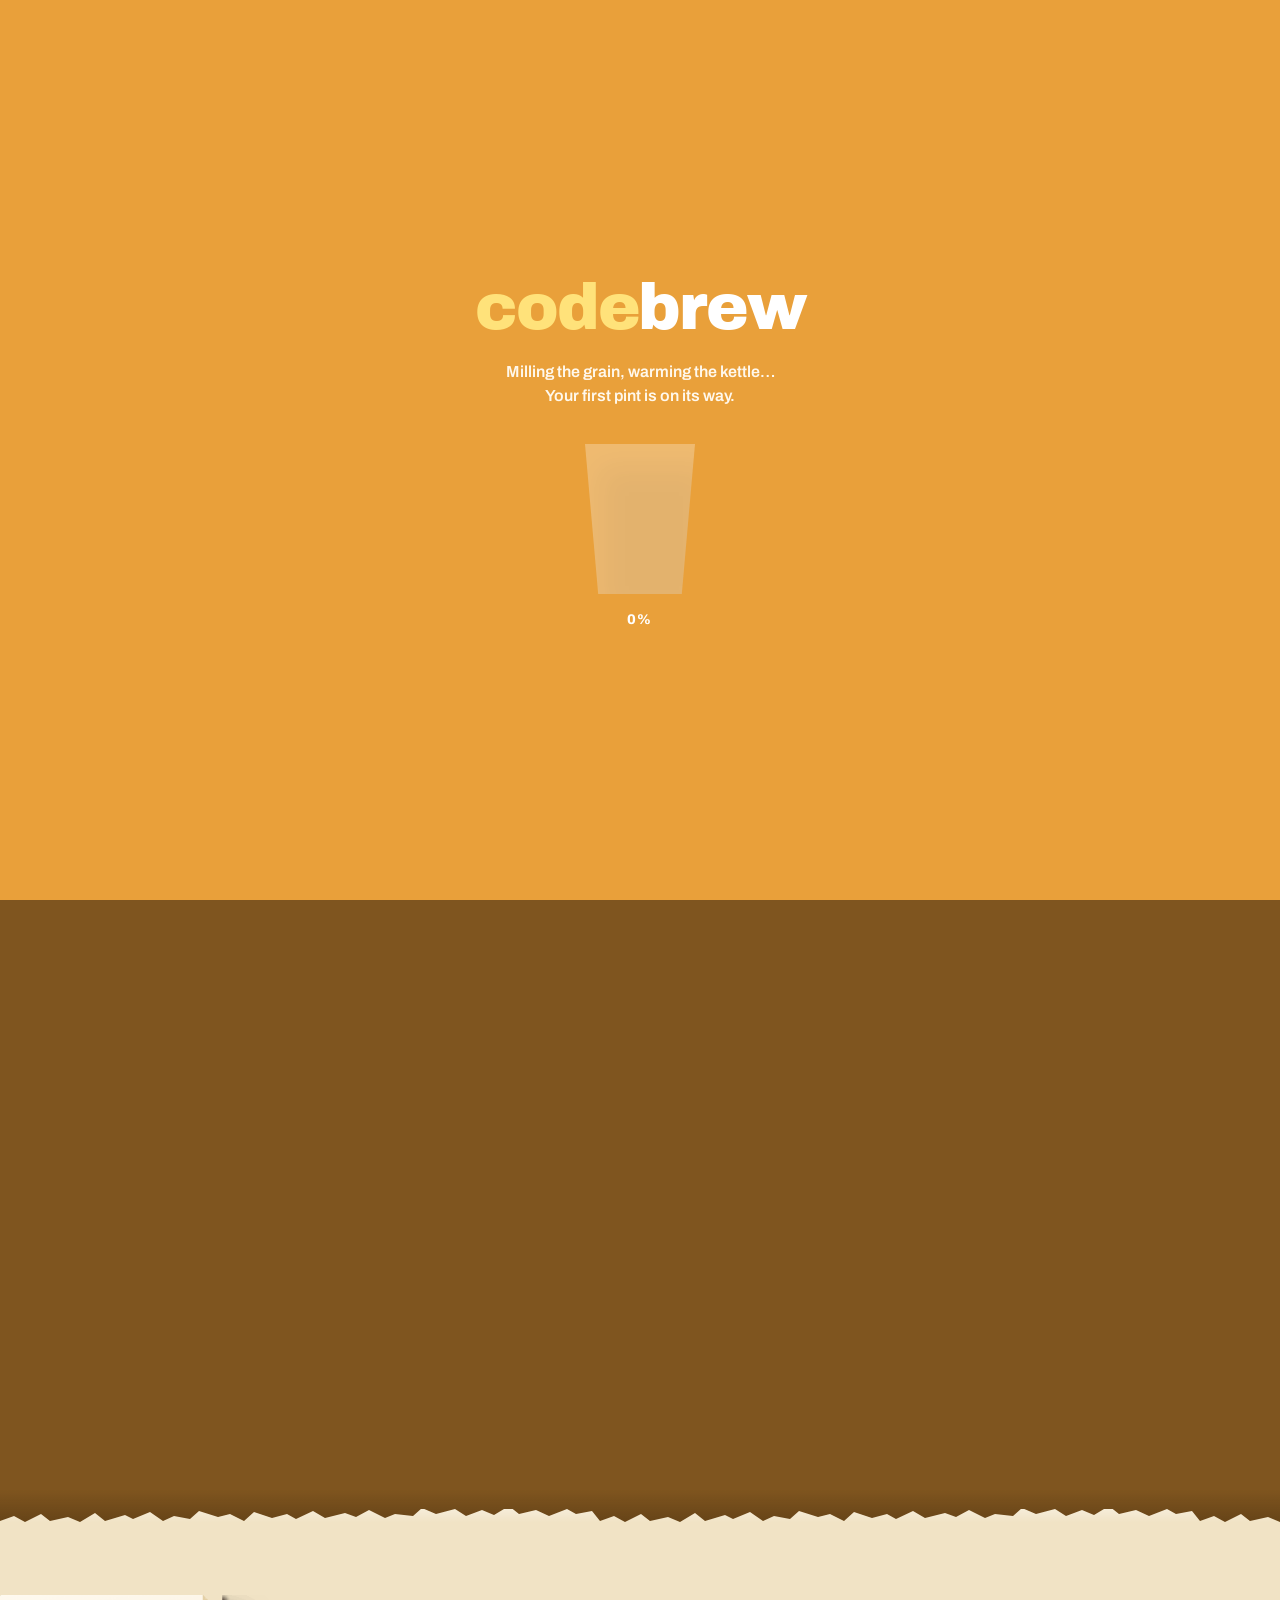
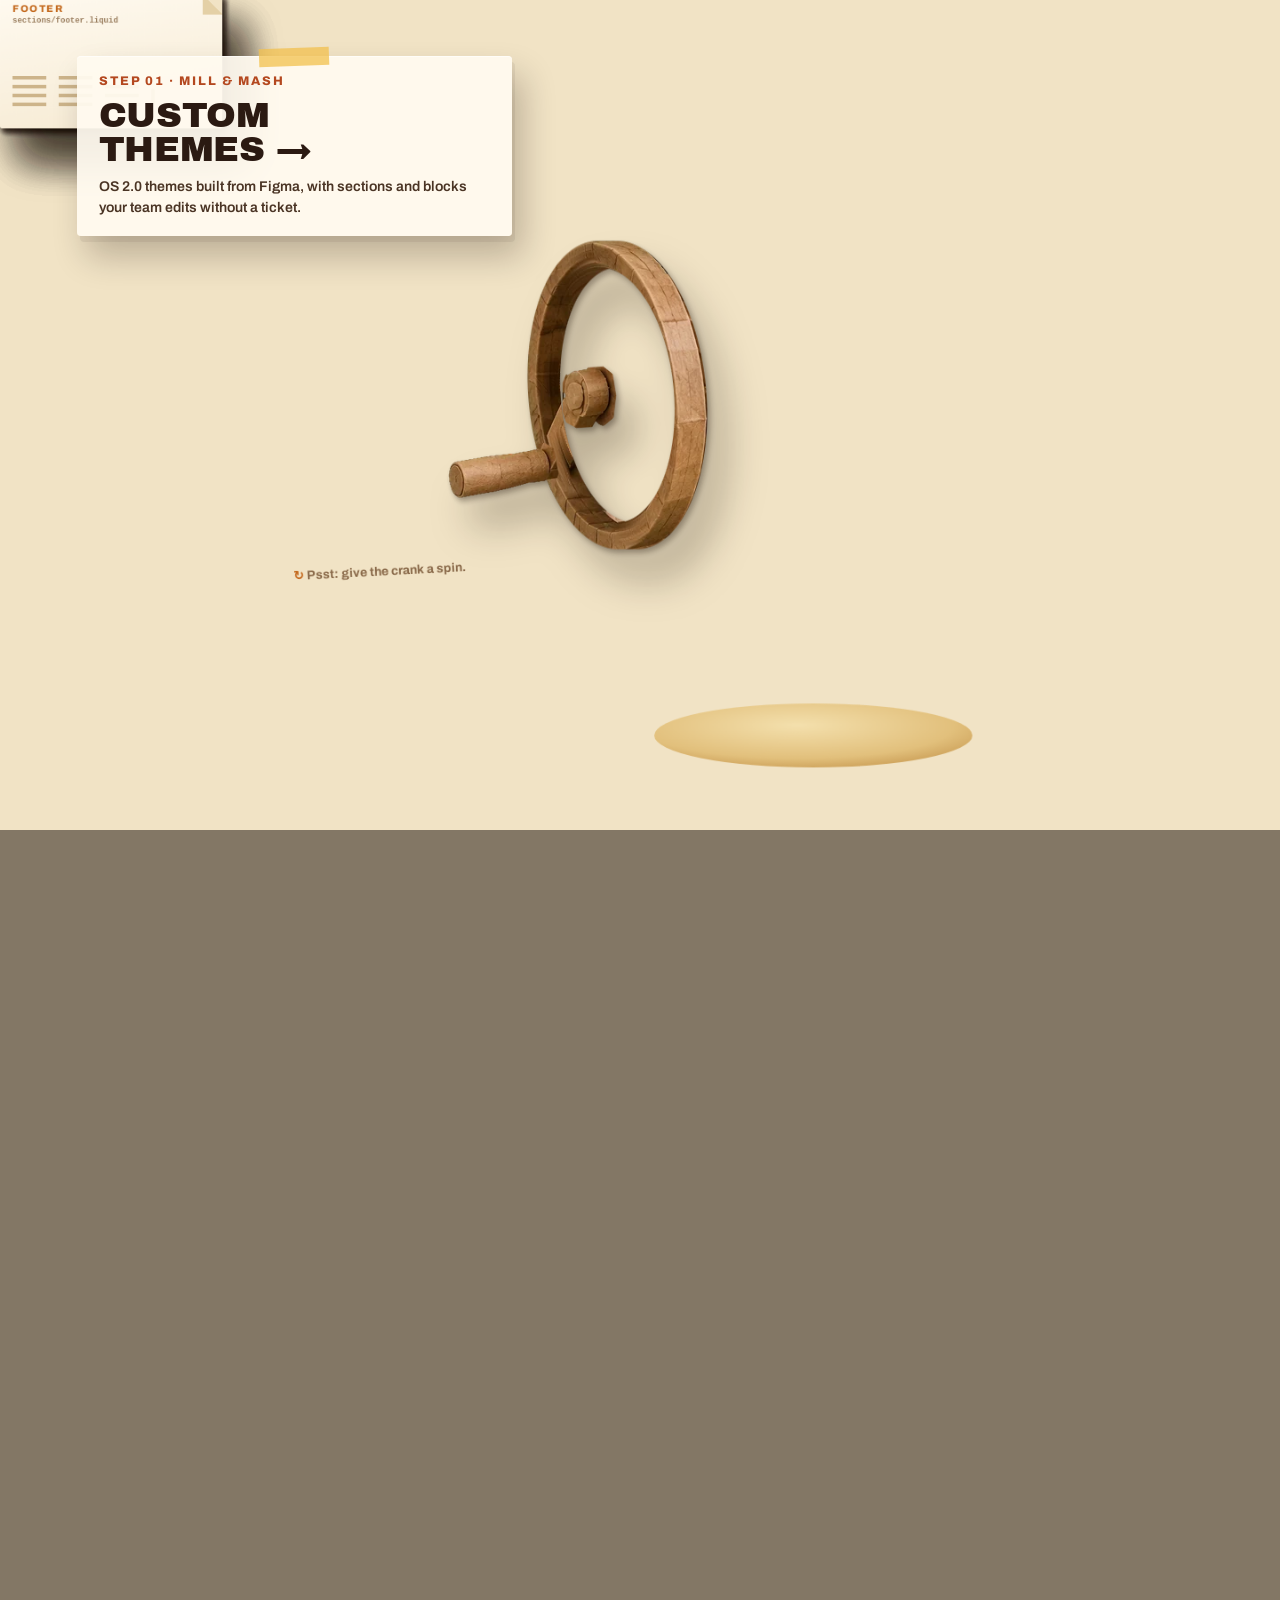
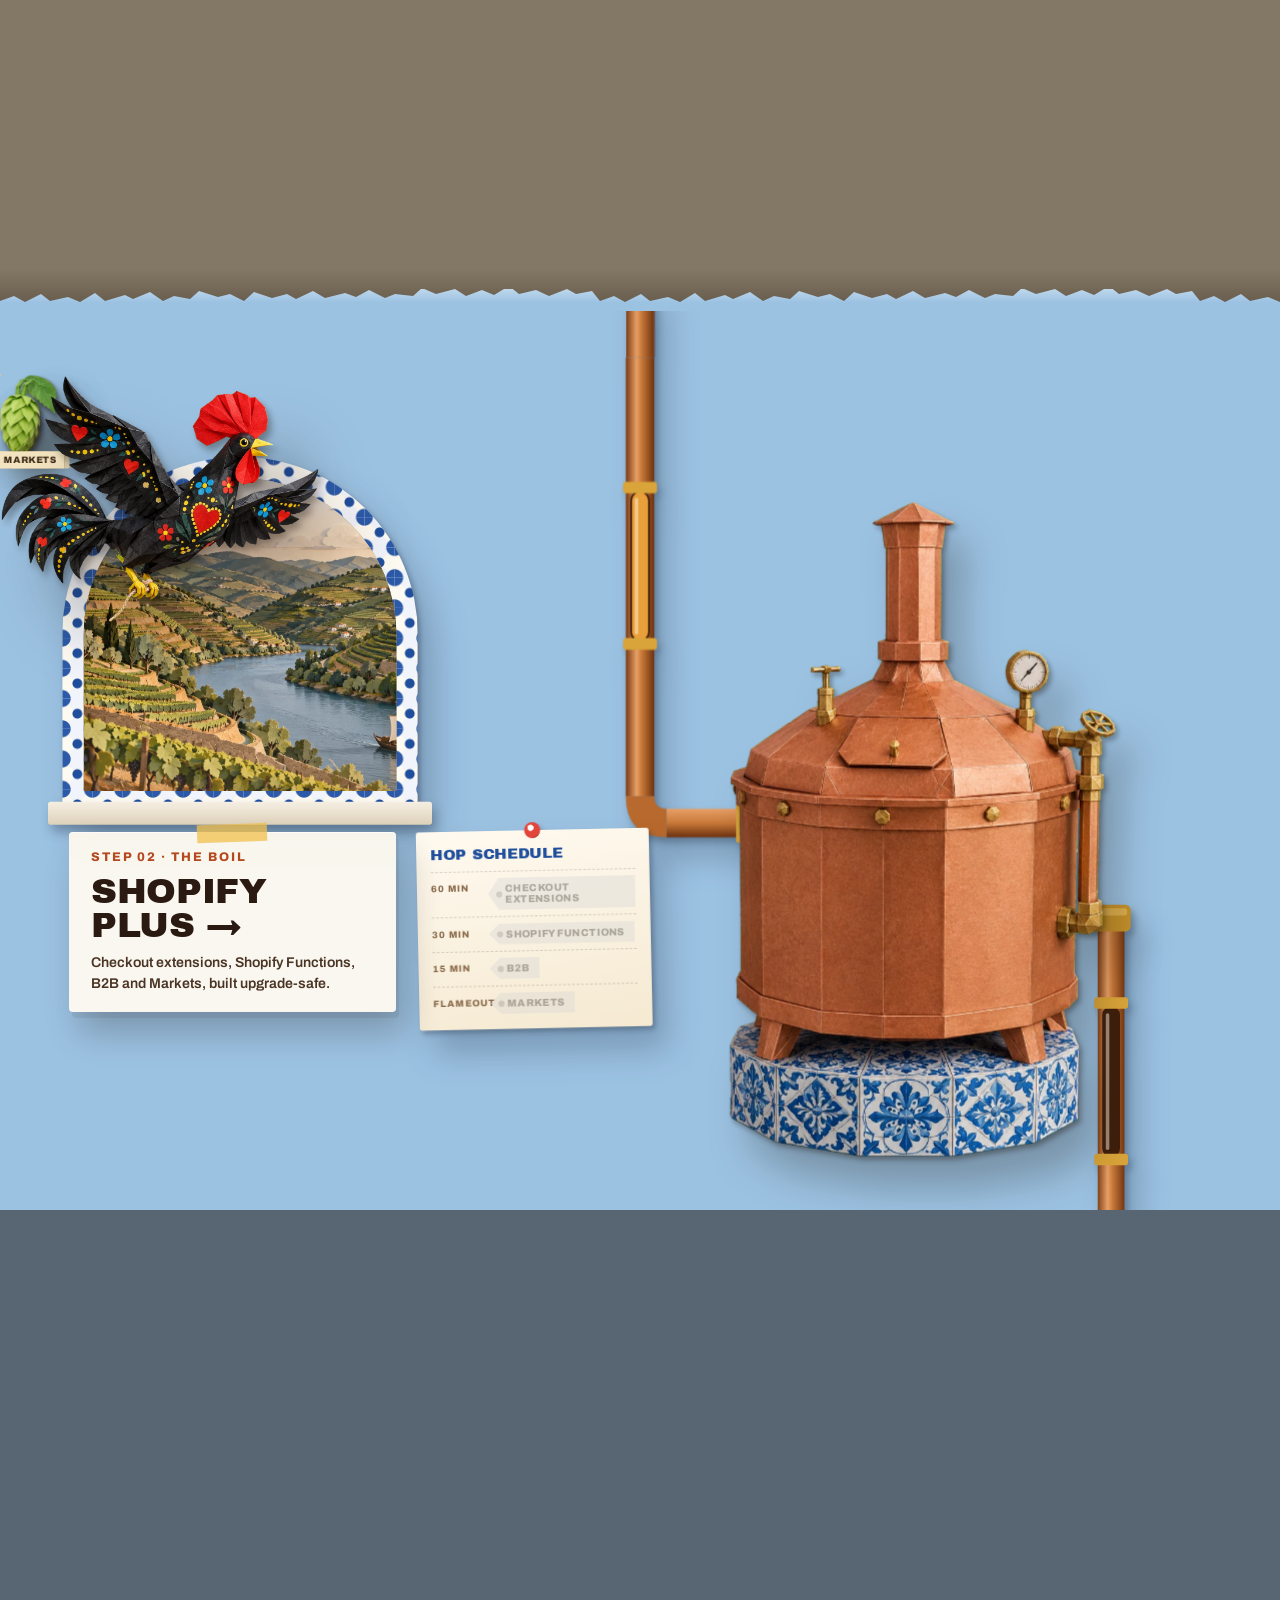
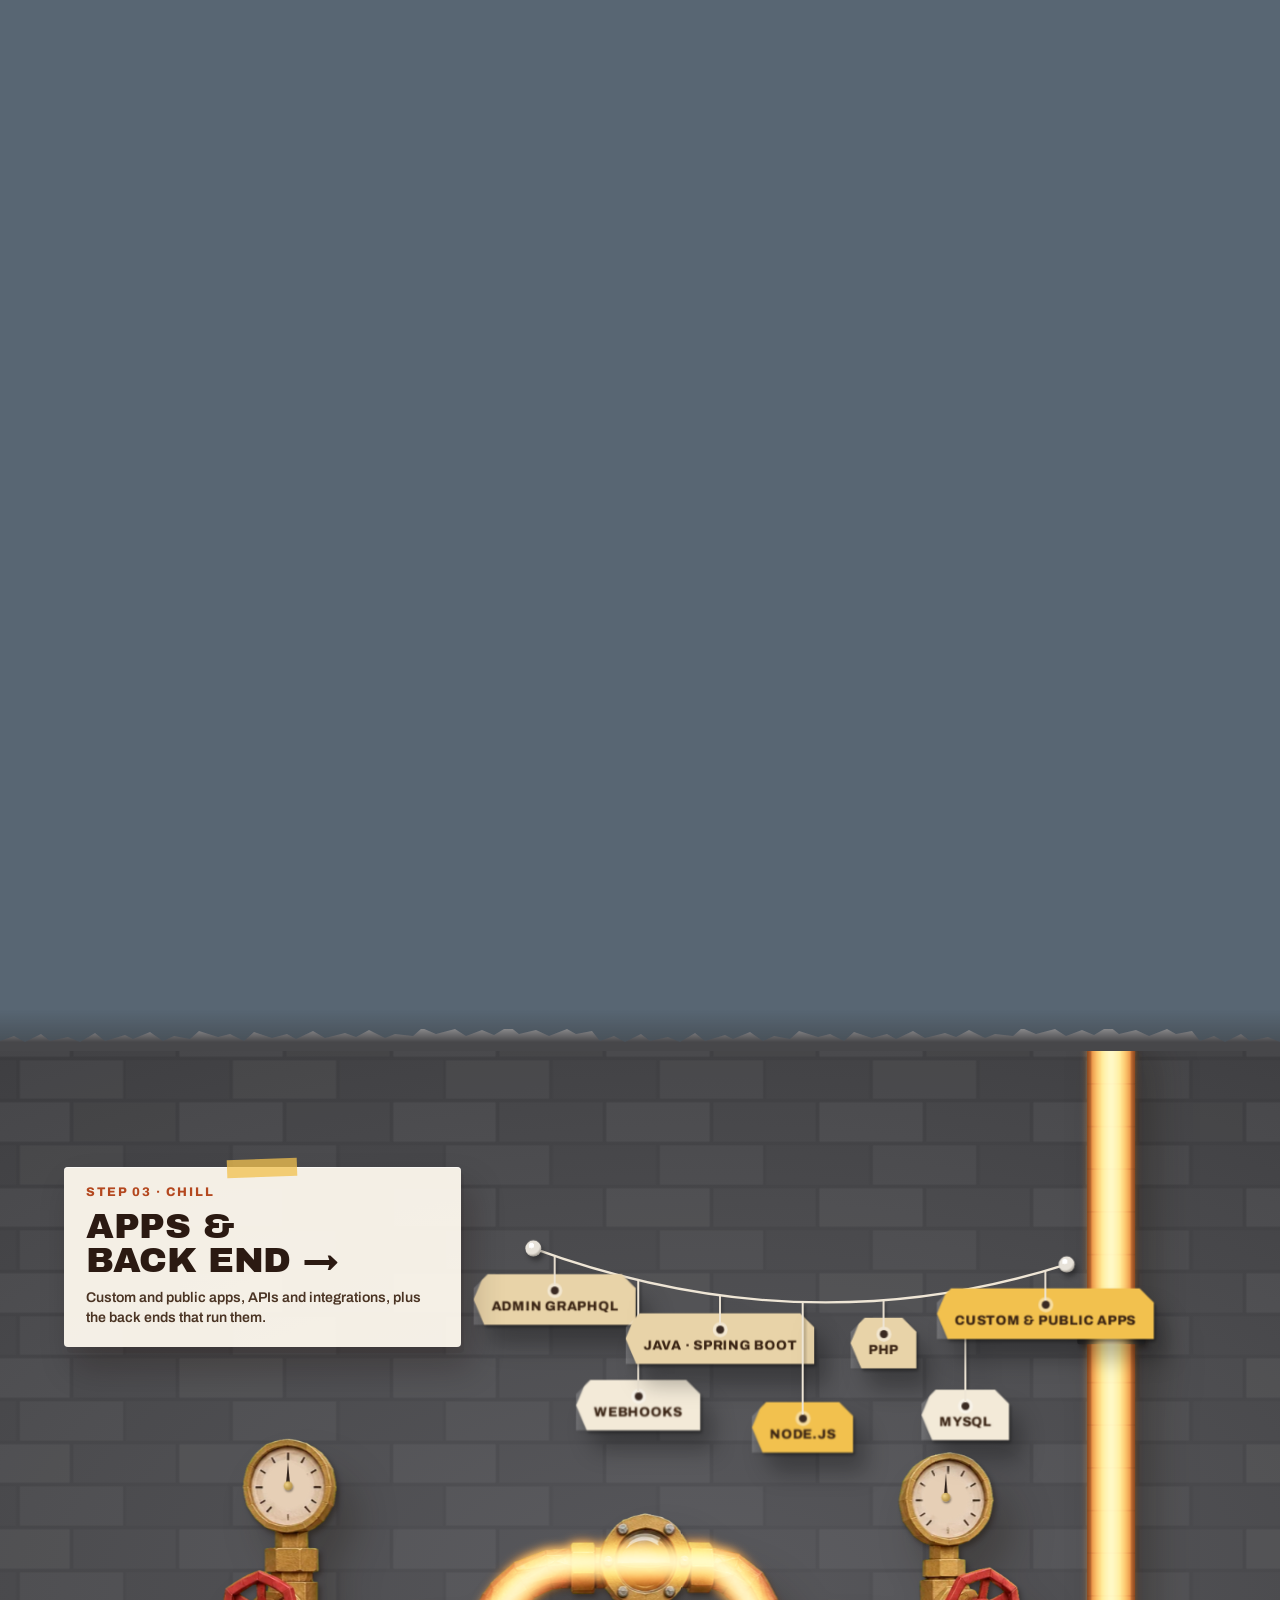
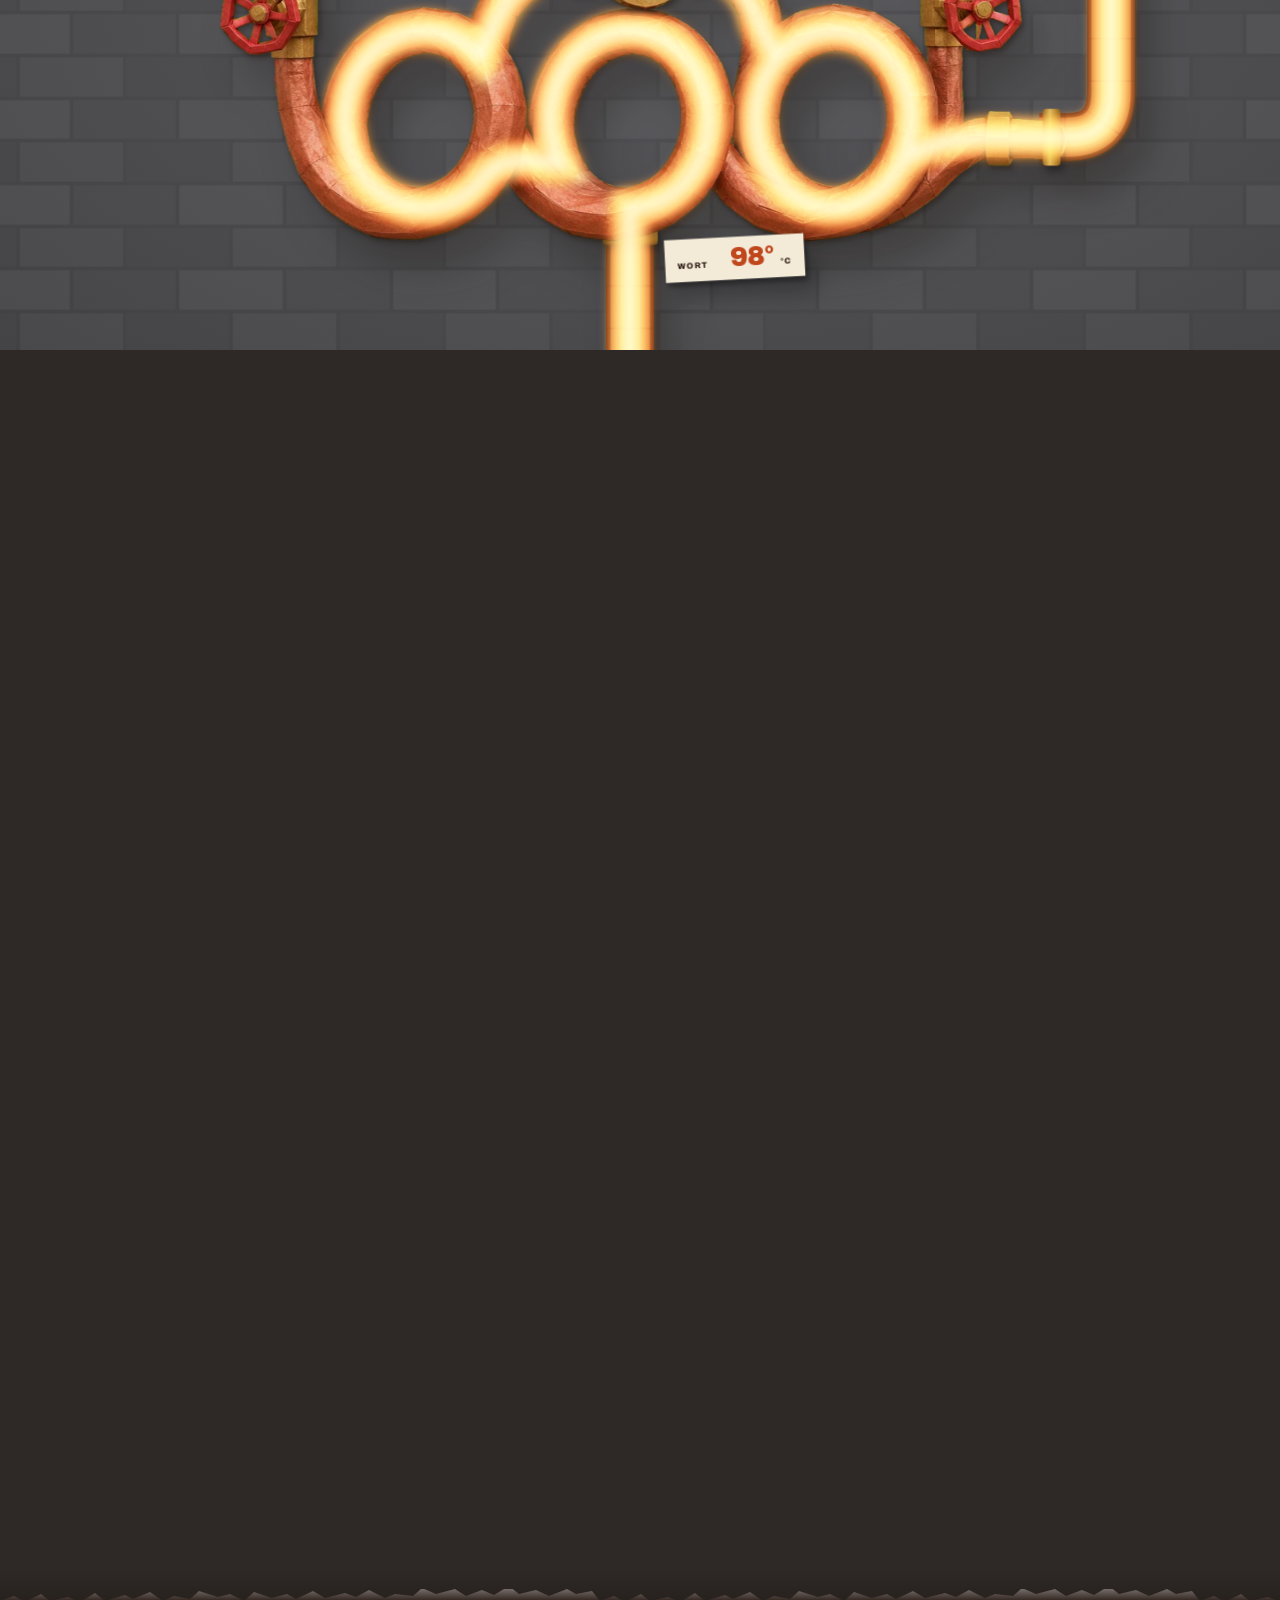
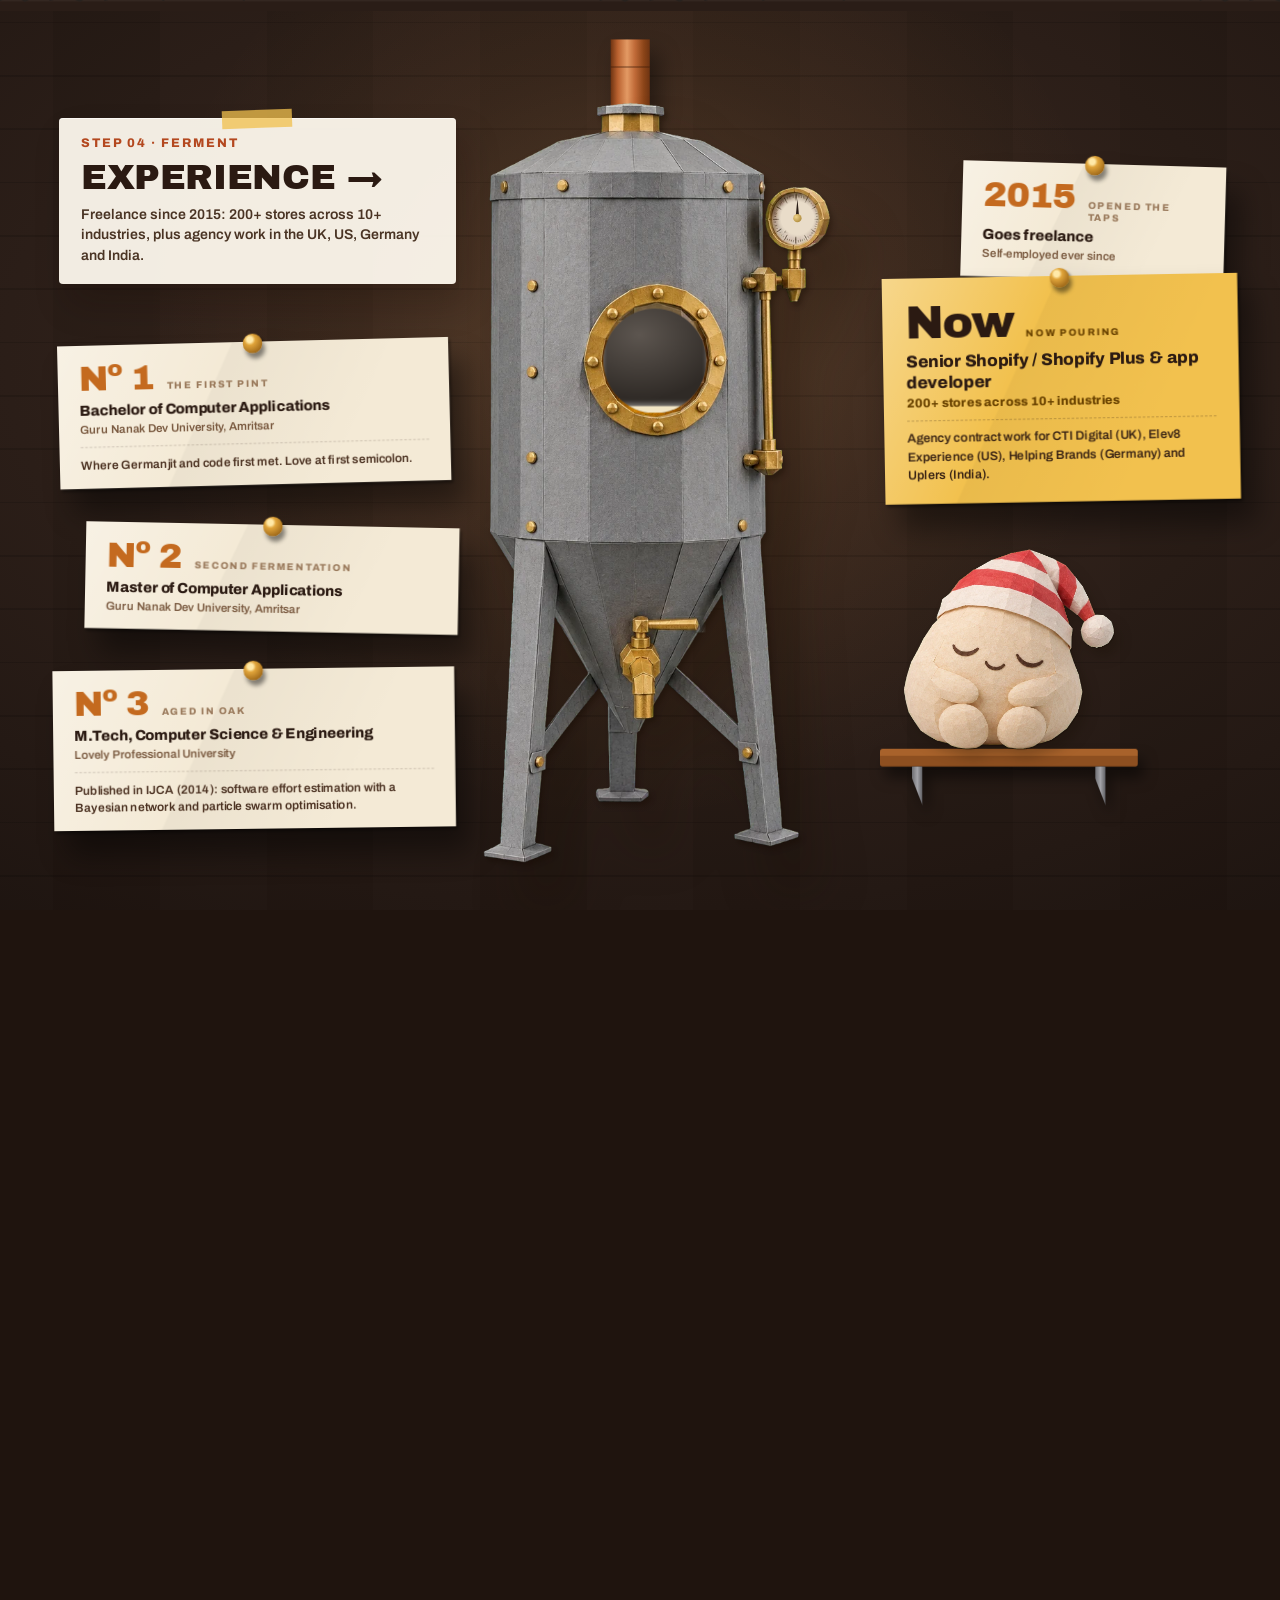
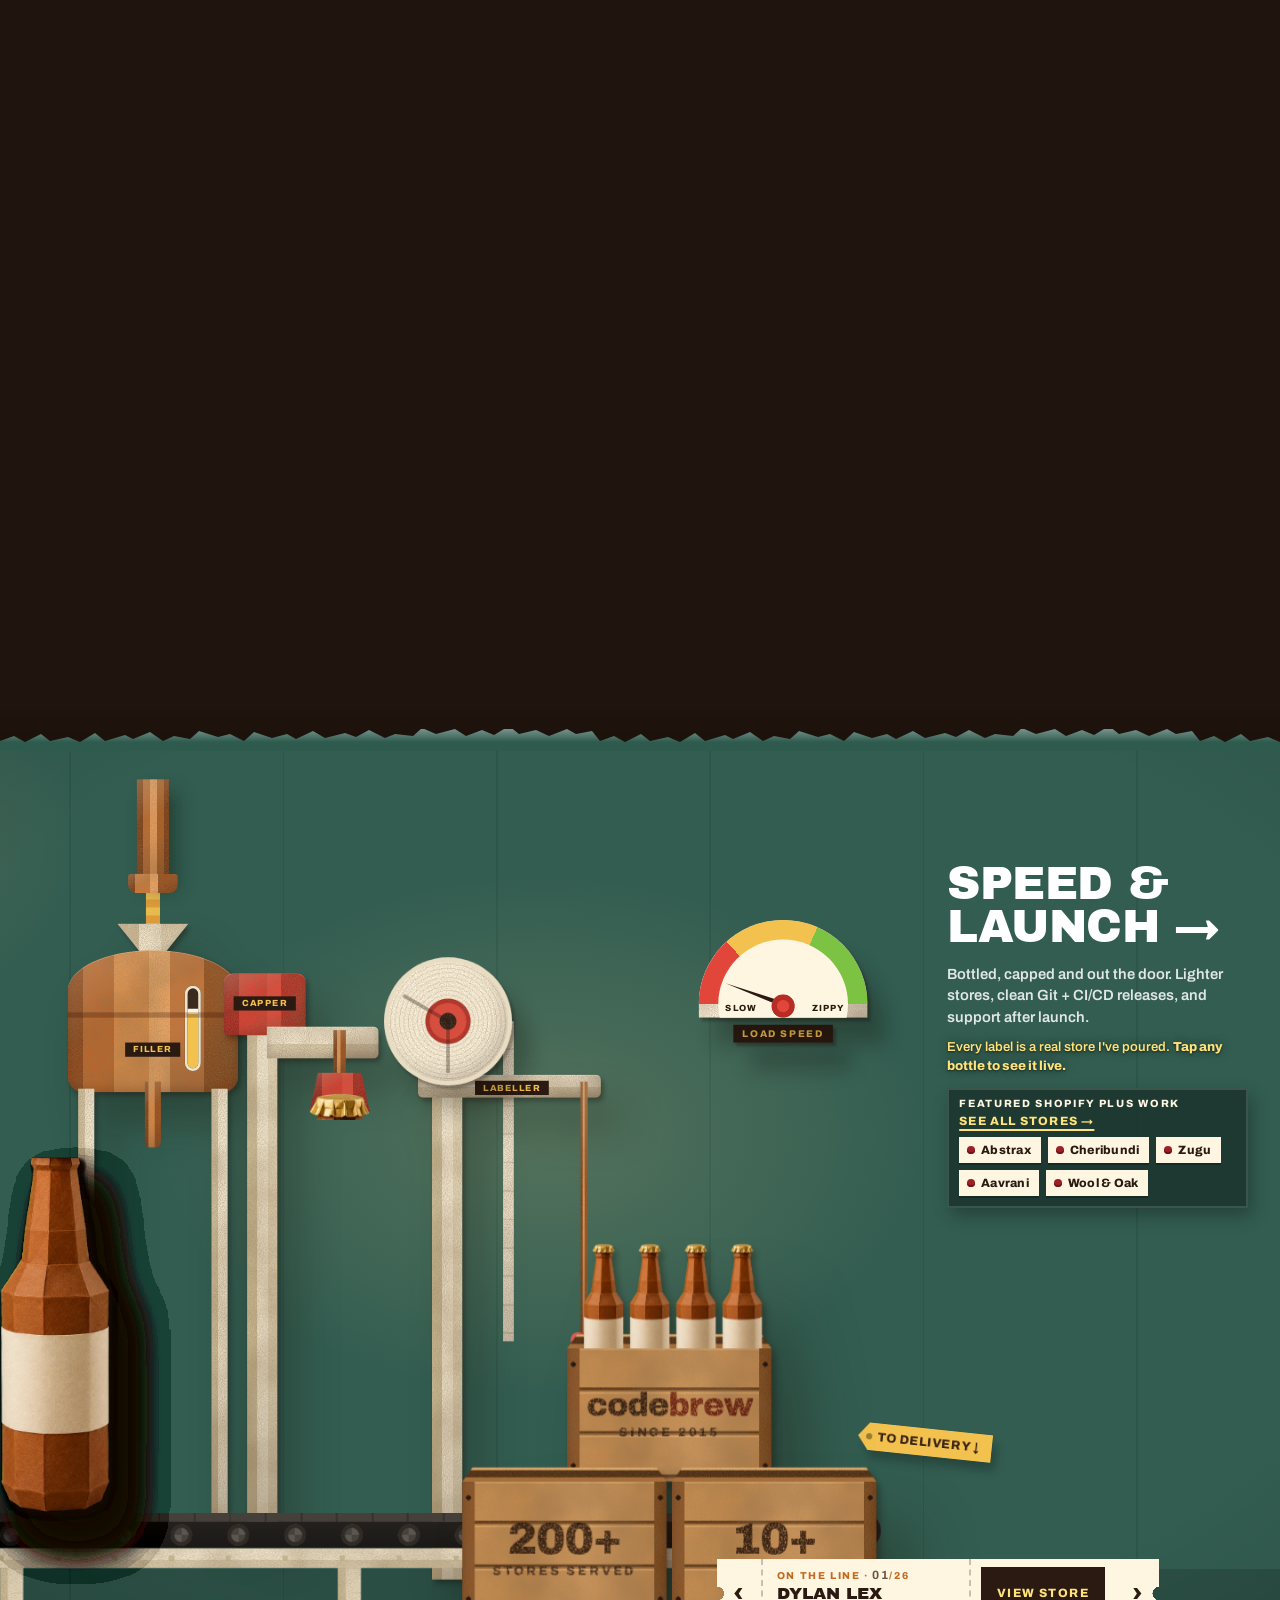
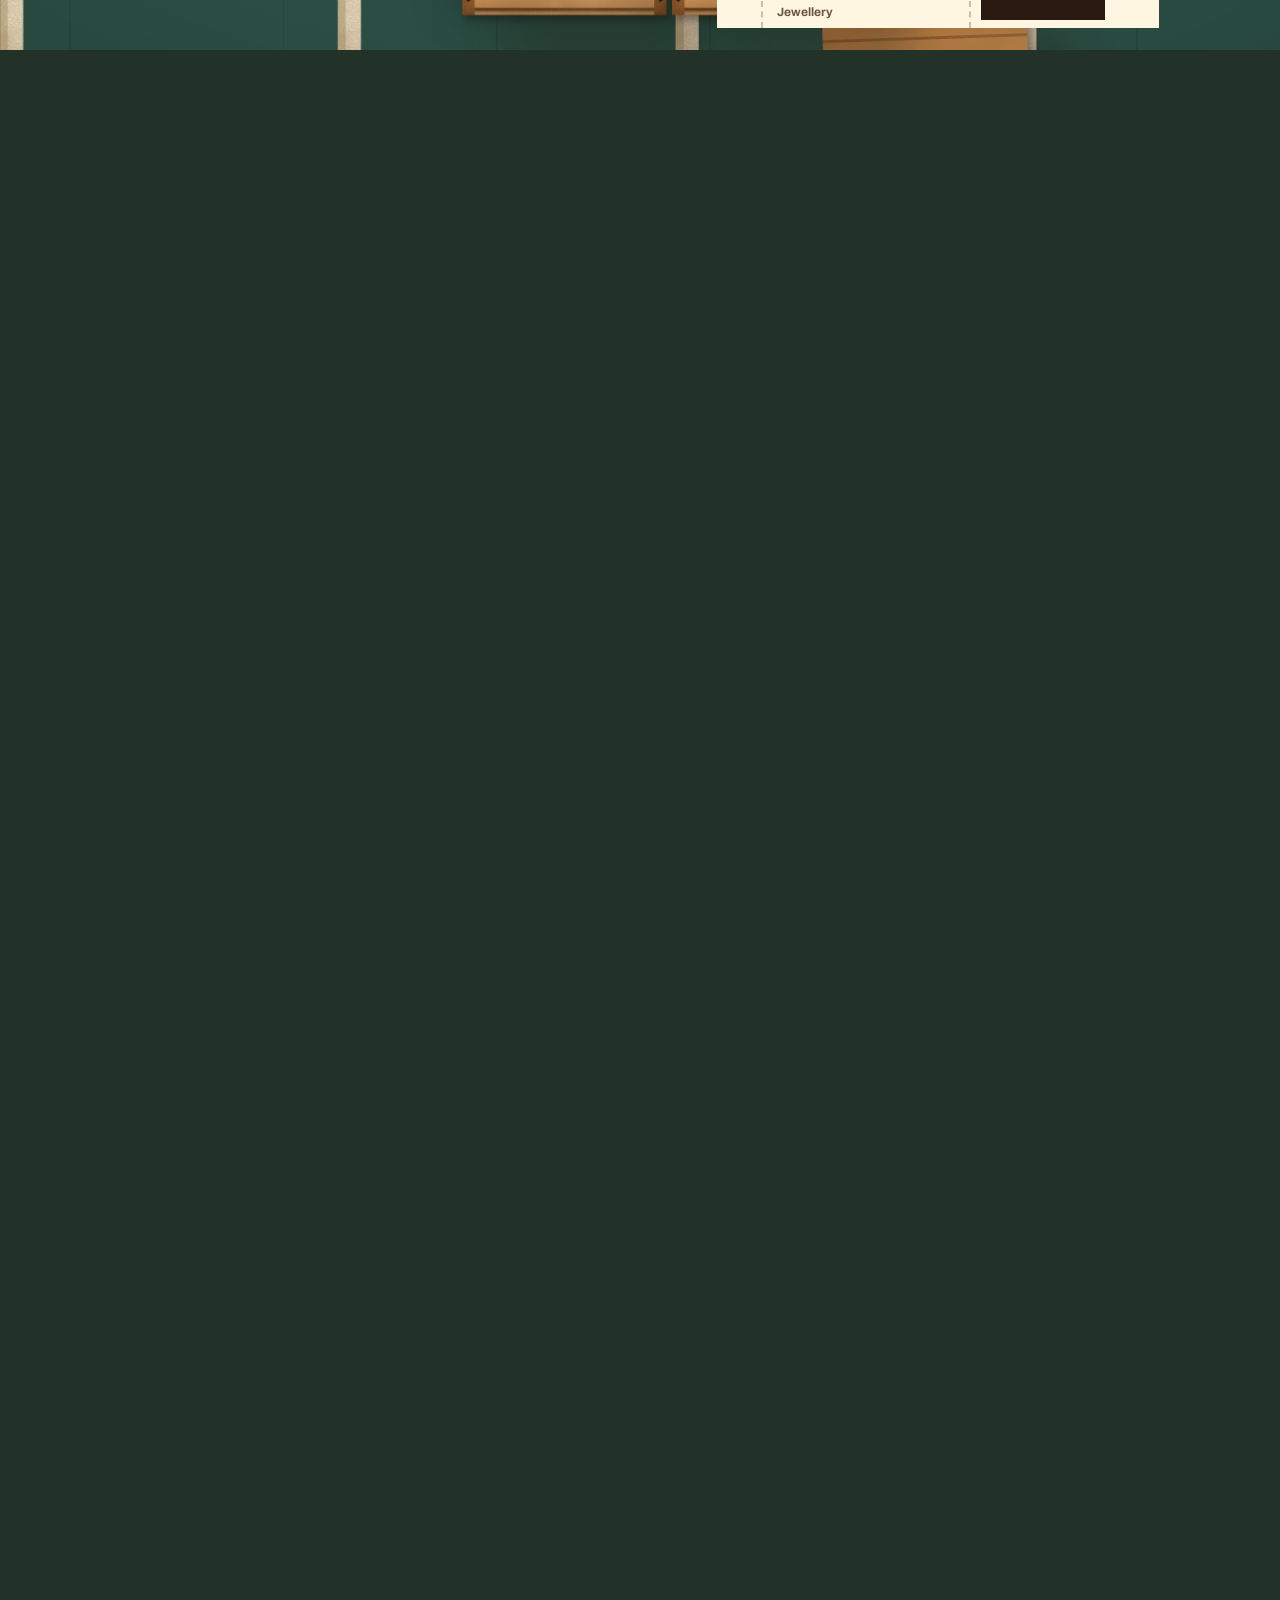
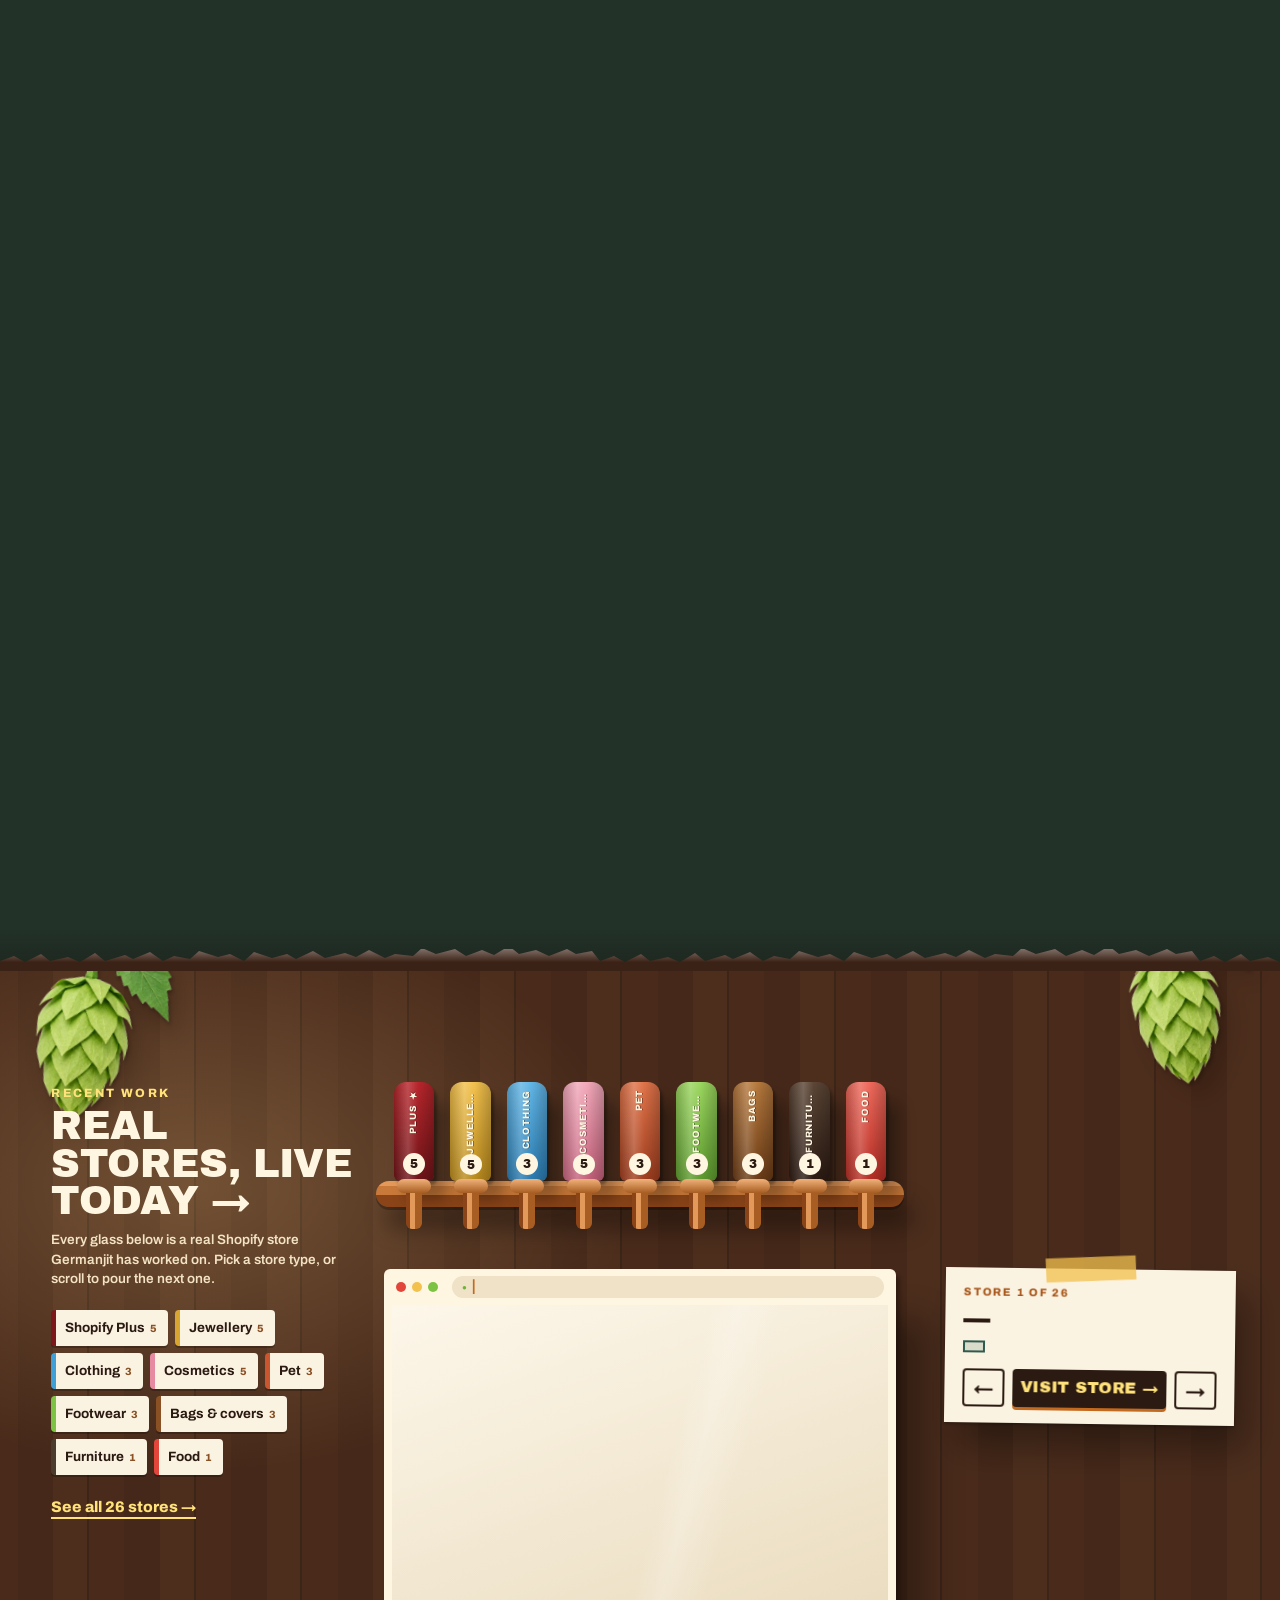
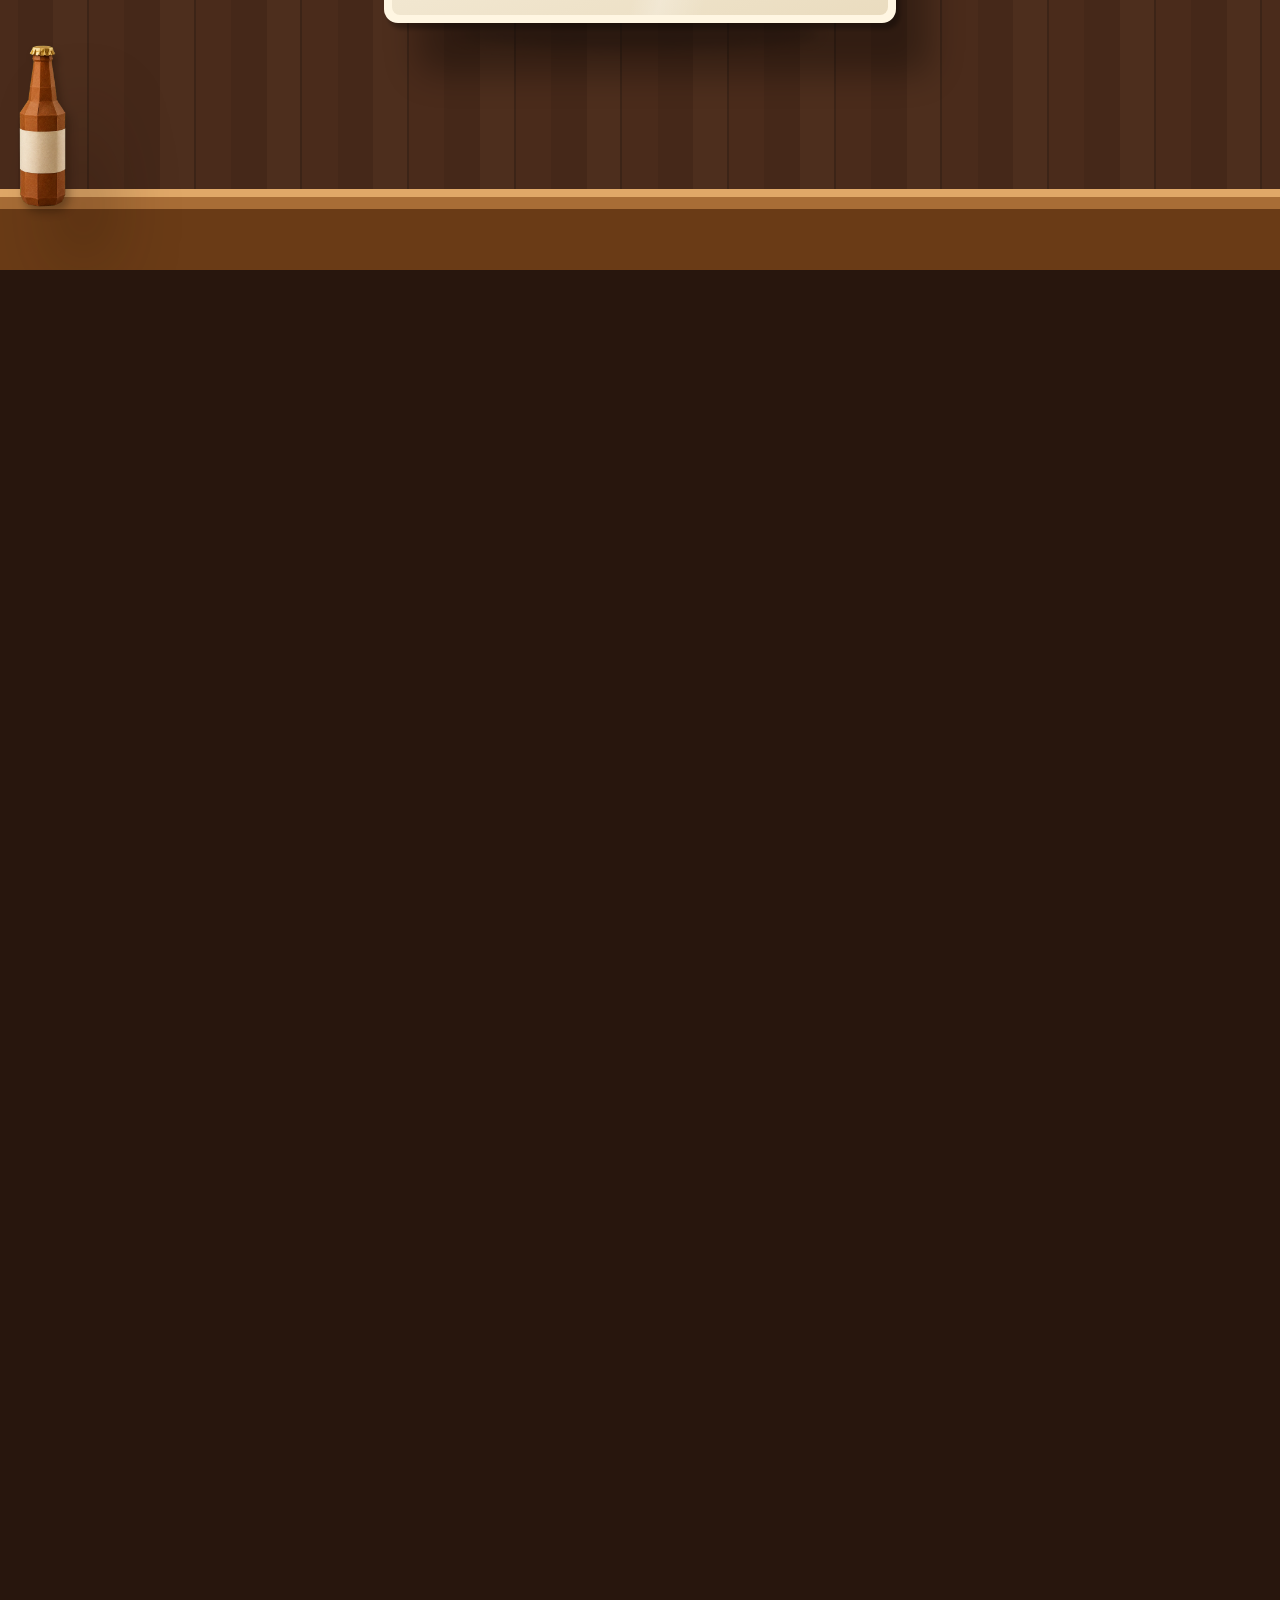
==== index.html @ fe87eddc "Hero: Barril sits lower on phones, clear of the buttons Co-Authored-By: Claude Opus 5.5 <noreply@ant" ====
<!doctype html>
<html lang="en">
<head>
<meta charset="utf-8">
<meta name="viewport" content="width=device-width, initial-scale=1">
<script>/* ?debug=1 shows JS errors on screen (for testing on phones); ?y=N scrolls there once the page is ready */
(function(){var q=location.search;if(!/[?&]debug=1/.test(q))return;var L=[];function show(){var b=document.getElementById("cb-dbg");if(!b){b=document.createElement("pre");b.id="cb-dbg";b.style.cssText="position:fixed;left:0;right:0;bottom:0;z-index:99999;margin:0;max-height:45vh;overflow:auto;background:rgba(160,0,0,.92);color:#fff;font:11px/1.35 monospace;padding:8px;white-space:pre-wrap";(document.body||document.documentElement).appendChild(b)}b.textContent=L.join("\n")}
window.addEventListener("error",function(e){L.push("ERR "+(e.message||e.target&&(e.target.src||e.target.href)||"?")+" @"+(e.filename||"").split("/").pop()+":"+(e.lineno||""));show()},true);
window.addEventListener("unhandledrejection",function(e){L.push("REJ "+(e.reason&&(e.reason.stack||e.reason.message)||e.reason));show()});
addEventListener("load",function(){setTimeout(function(){L.push("OK loaded · "+innerWidth+"x"+innerHeight+" · reduce="+matchMedia("(prefers-reduced-motion: reduce)").matches+" · gsap="+(window.gsap&&gsap.version)+" · ST="+!!window.ScrollTrigger+" · y="+scrollY+" · "+navigator.userAgent.replace(/^.*?\(/,"("));show();var m=q.match(/[?&]y=(\d+)/);if(m)window.scrollTo(0,+m[1])},3500)})})();</script>

<title>codebrew · Germanjit Singh Sandhu · Senior Shopify &amp; Shopify Plus Developer, Portugal</title>
<meta name="description" content="Germanjit Singh Sandhu, senior Shopify &amp; Shopify Plus developer in Portugal: custom OS 2.0 themes, checkout extensions, Shopify Functions, B2B, apps and back ends. 200+ stores since 2015.">
<link rel="canonical" href="https://ambduu.github.io/">
<meta name="theme-color" content="#e9a03a">
<link rel="icon" href="assets/favicon.svg" type="image/svg+xml">
<meta property="og:type" content="profile"><meta property="og:url" content="https://ambduu.github.io/">
<meta property="og:title" content="Germanjit Singh Sandhu · Senior Shopify Plus Developer · codebrew">
<meta property="og:description" content="Shopify Plus, checkout extensions, custom themes and apps, brewed since 2015. 200+ stores served.">
<meta property="og:image" content="https://ambduu.github.io/assets/og.jpg">
<meta name="twitter:card" content="summary_large_image">
<script type="application/ld+json">{"@context":"https://schema.org","@type":"Person","name":"Germanjit Singh Sandhu","jobTitle":"Senior Shopify & Shopify Plus Developer","url":"https://ambduu.github.io/","email":"mailto:ambduu@gmail.com","address":{"@type":"PostalAddress","addressCountry":"PT"},"sameAs":["https://www.linkedin.com/in/germanjit-singh-sandhu","https://github.com/ambduu"]}</script>
<link rel="preconnect" href="https://fonts.googleapis.com"><link rel="preconnect" href="https://fonts.gstatic.com" crossorigin>
<link href="https://fonts.googleapis.com/css2?family=Archivo+Black&family=Archivo:wght@500;600;700;800&family=Rye&family=Caveat:wght@600;700&display=swap" rel="stylesheet">
<link rel="stylesheet" href="journey.css?v=1795448866">
<link rel="stylesheet" href="nightlights.css?v=1795448866">
<link rel="stylesheet" href="pint.css?v=1795448866">
<link rel="stylesheet" href="signs2.css?v=1795448866">
</head>
<body>
<div class="grain" aria-hidden="true"></div>

<!-- loader -->
<div class="loader" id="loader" aria-hidden="true">
  <div class="loader-logo">code<b>brew</b></div>
  <p>Milling the grain, warming the kettle…<br>Your first pint is on its way.</p>
  <div class="loader-pint"><i class="beer" id="loaderBeer"></i><i class="foam"></i></div>
  <span class="loader-pct" id="loaderPct">0%</span>
</div>

<!-- fixed header, Alfred-style -->
<header class="jh" id="jh">
  <a class="jh-logo" href="#top" aria-label="codebrew, back to the top"><svg class="lg" viewBox="10 18 600 200" aria-hidden="true">
      <defs><clipPath id="lgWord"><text x="300" y="150" text-anchor="middle" font-family="Archivo Black" font-size="110" letter-spacing="-4">codebrew</text></clipPath>
        <clipPath id="lgHalf"><rect x="296" y="0" width="330" height="220"/></clipPath></defs>
      <text class="lg-empty" x="300" y="150" text-anchor="middle" font-family="Archivo Black" font-size="110" letter-spacing="-4">codebrew</text>
      <g clip-path="url(#lgWord)"><rect class="lg-code" x="0" y="40" width="296" height="140"/>
        <g clip-path="url(#lgHalf)"><g class="lg-lvl"><rect class="lg-beer" x="0" y="66" width="620" height="120"/>
          <g class="lg-wv"><path class="lg-foam" d="M0 60 Q30 50 60 60 T120 60 T180 60 T240 60 T300 60 T360 60 T420 60 T480 60 T540 60 T600 60 T660 60 T720 60 T780 60 V80 H0Z"/></g>
          <circle class="lg-b" cx="330" cy="160" r="4"/><circle class="lg-b" cx="410" cy="164" r="3.5" style="animation-delay:-.9s"/><circle class="lg-b" cx="500" cy="160" r="4.5" style="animation-delay:-1.6s"/></g></g></g>
      <g transform="translate(298 0) scale(.92 1) translate(-268 0)"><g class="lg-crown"><g class="lg-br">
        <path class="lg-foam lg-edge" d="M270 72 Q272 50 296 54 Q306 36 328 44 Q344 28 366 40 Q386 24 406 38 Q428 24 446 38 Q468 26 488 42 Q510 32 526 48 Q548 40 560 56 Q576 60 574 74 Q566 80 552 76 Q530 78 510 74 Q490 78 470 74 Q450 78 430 74 Q410 78 390 74 Q370 78 350 74 Q330 78 310 74 Q290 78 270 72Z"/>
        <rect class="lg-foam lg-d" x="318" y="72" width="8" height="15" rx="4"/><rect class="lg-foam lg-d" x="436" y="72" width="8" height="20" rx="4" style="animation-delay:-1.1s"/>
        <path class="lg-foam lg-edge lg-run" d="M560 70 Q572 72 572 90 L572 132 Q572 142 566 142 Q560 142 560 132 L560 84Z"/></g></g>
        <ellipse class="lg-foam lg-edge lg-drop" cx="566" cy="148" rx="6" ry="8"/>
        <path class="lg-foam lg-edge lg-spl" d="M546 212 Q556 198 566 210 Q576 198 586 212Z"/></g>
    </svg></a>
  <div class="jh-cta"><a class="pill y" href="#tram">Order a round</a><a class="pill w" href="#taproom">Tap list</a></div>
  <div class="cord-spot" id="cordSpot" aria-hidden="true"></div>
</header>

<noscript><div style="padding:120px 8vw;background:#e9a03a;color:#2b1a12;font:600 18px/1.5 Archivo,sans-serif"><h1>Germanjit Singh Sandhu · Senior Shopify &amp; Shopify Plus developer in Portugal</h1><p>Custom OS 2.0 themes, Shopify Plus (checkout extensions, Functions, B2B, Markets), apps and back ends, and launch. 200+ stores since 2015.</p><p><a href="themes.html">Custom themes</a> · <a href="shopify-plus.html">Shopify Plus</a> · <a href="apps.html">Apps</a> · <a href="launch.html">Launch</a></p><p>Email <a href="mailto:ambduu@gmail.com">ambduu@gmail.com</a> · <a href="https://www.linkedin.com/in/germanjit-singh-sandhu">LinkedIn</a> · <a href="https://github.com/ambduu">GitHub</a></p></div></noscript>
<main id="journey"></main>

<!-- progress keg on the right edge -->
<div class="jprog" aria-hidden="true"><i id="jprogFill"></i></div>

<script src="assets/vendor/gsap.min.js?v=1795448866"></script>
<script src="assets/vendor/ScrollTrigger.min.js?v=1795448866"></script>
<script src="assets/vendor/CustomEase.min.js?v=1795448866"></script>
<script src="assets/vendor/CustomWiggle.min.js?v=1795448866"></script>
<script src="assets/vendor/Physics2DPlugin.min.js?v=1795448866"></script>
<script src="assets/vendor/SplitText.min.js?v=1795448866"></script>
<script src="kit.js?v=1795448866"></script>
<!-- scenes (each pushes into window.SCENES) -->
<script src="scenes/10-hero.js?v=1795448866"></script>
<script src="scenes/20-mill.js?v=1795448866"></script>
<script src="scenes/30-boil.js?v=1795448866"></script>
<script src="scenes/40-chill.js?v=1795448866"></script>
<script src="scenes/50-ferment.js?v=1795448866"></script>
<script src="work.js?v=1795448866"></script>
<script src="scenes/60-bottling.js?v=1795448866"></script>
<script src="scenes/65-taproom.js?v=1795448866"></script>
<script src="scenes/70-tram.js?v=1795448866"></script>
<script src="scenes/80-bar.js?v=1795448866"></script>
<script src="journey.js?v=1795448866"></script>
<script src="signs2.js?v=1795448866"></script>
<script src="pint.js?v=1795448866"></script>
<script src="rope.js?v=1795448866"></script>
<script src="nightlights.js?v=1795448866"></script>
<script src="fx.js?v=1795448866"></script>
</body>
</html>
---- journey.css ----
:root { --ink: #2b1a12; --honey: #ffe27a; --amber: #e9a03a; }
* { box-sizing: border-box; }
html { scroll-behavior: auto; overflow-anchor: none; }
body { margin: 0; font-family: Archivo, "Helvetica Neue", Arial, sans-serif; color: #fff; background: #2b1a12; overflow-x: hidden; }
a { color: inherit; }
.grain { position: fixed; inset: 0; z-index: 90; pointer-events: none; opacity: .07;
  /* PERF: no mix-blend-mode. Multiplying grey noise n at opacity o == painting black at alpha o*(1-n) with normal blending,
     so the noise tile is pre-baked as black-with-alpha and the compositor no longer re-blends the whole viewport every frame */
  background-image: url("data:image/svg+xml,%3Csvg xmlns='http://www.w3.org/2000/svg' width='160' height='160'%3E%3Cfilter id='n'%3E%3CfeTurbulence type='fractalNoise' baseFrequency='.9' numOctaves='2' stitchTiles='stitch'/%3E%3CfeColorMatrix values='0 0 0 0 0 0 0 0 0 0 0 0 0 0 0 -.267 -.267 -.267 0 .53'/%3E%3C/filter%3E%3Crect width='160' height='160' filter='url(%23n)'/%3E%3C/svg%3E"); }

/* scenes */
.jscene { position: relative; background: var(--bg); }
.jstage { position: sticky; top: 0; height: 100vh; height: 100svh; overflow: hidden; overflow: clip; background: var(--bg); }
.jstage > svg.art { position: absolute; inset: 0; width: 100%; height: 100%; }
.jstage .layer { position: absolute; inset: 0; }

/* label overlay (K.label) */
.kb-label { position: absolute; z-index: 5; text-decoration: none; font-family: "Archivo Black", Archivo, sans-serif; font-size: clamp(34px, 4.2vw, 64px); line-height: .95; letter-spacing: -.01em; text-transform: uppercase; max-width: 32vw; }
.kb-label i { font-style: normal; display: inline-block; transition: transform .3s; }
.kb-label:hover i { transform: translateX(8px); }
.kb-label small { display: block; margin-top: 14px; font: 600 clamp(14px, 1.15vw, 18px)/1.45 Archivo, sans-serif; text-transform: none; letter-spacing: 0; max-width: 26em; }

/* ===== service line (K.svc): the one clear "what he does here" label per service scene =====
   kicker (Step 0X · brew step) + service title + one plain sentence, on a paper slip so it reads over any art.
   Desktop: the scene places it (left/top). Portrait phones: full-width slip at the top, under the header. */
.kb-label.svc { left: 6%; top: 14%; z-index: 6 !important; max-width: min(440px, 34vw); padding: 18px 22px 18px; border-radius: 4px;
  font-size: clamp(28px, 2.8vw, 44px); color: var(--svc-ink, #2b1a12); background: var(--svc-bg, rgba(255,250,240,.94)); text-shadow: none;
  box-shadow: 0 1px 0 rgba(255,255,255,.6) inset, 3px 6px 0 rgba(20,10,0,.06), 10px 20px 34px rgba(20,10,0,.24); }
.kb-label.svc::before { content: ""; position: absolute; left: 50%; top: -8px; width: 70px; height: 18px; margin-left: -35px; rotate: -2deg; background: rgba(242,193,78,.75); } /* tape */
.svc-nw { white-space: nowrap; }
.svc-kick { display: block; margin-bottom: 10px; font: 800 12.5px/1.2 Archivo, sans-serif; letter-spacing: .16em; text-transform: uppercase; font-style: normal; color: var(--svc-kick, #b4481f); }
.kb-label.svc small { margin-top: 10px; max-width: 30em; color: var(--svc-sub, #4a3424); font-size: clamp(14px, 1.1vw, 17px); }
[data-theme="dark"] .kb-label.svc { --svc-bg: rgba(24,15,10,.9); --svc-ink: #fff6e2; --svc-sub: #ecdcc6; --svc-kick: #ffb366; text-shadow: none;
  box-shadow: 0 0 0 1px rgba(255,214,150,.14) inset, 10px 20px 34px rgba(0,0,0,.4); }
[data-theme="dark"] .kb-label.svc::before { background: rgba(242,193,78,.45); }
@media (max-height: 500px) and (min-aspect-ratio: 1/1) {
  .kb-label.svc { font-size: 22px; padding: 10px 13px 11px; max-width: 32vw; }
  .kb-label.svc small { font-size: 11.5px; margin-top: 6px; } .svc-kick { font-size: 9.5px; margin-bottom: 5px; } .kb-label.svc::before { display: none; }
}
@media (max-aspect-ratio: 1/1) {
  .kb-label.svc { left: 14px !important; right: 14px !important; top: 76px !important; bottom: auto !important; max-width: none !important; font-size: 27px !important; padding: 13px 16px 13px; }
  .kb-label.svc small { font-size: 14px !important; margin-top: 7px !important; max-width: none; } .svc-kick { font-size: 11px; margin-bottom: 7px; }
}

/* header */
.jh { position: fixed; z-index: 50; top: 0; left: 0; right: 0; display: flex; align-items: center; gap: 28px; padding: 22px 5vw; transition: color .4s; color: #fff; }
.jh[data-tone="dark"] { color: var(--ink); }
.jh-logo { font-family: "Archivo Black", sans-serif; font-size: 34px; letter-spacing: -1.5px; text-decoration: none; color: #ffe39a; }
.jh-logo b { color: currentColor; font-weight: 400; }
.jh[data-tone="dark"] .jh-logo b { color: var(--ink); }
.jh[data-tone="dark"] .jh-logo { color: #b8650f; }
.jh-menu { display: flex; gap: 26px; font: 800 13px Archivo, sans-serif; letter-spacing: .1em; text-transform: uppercase; }
.jh-menu a { text-decoration: none; opacity: .9; } .jh-menu a:hover { opacity: 1; text-decoration: underline; text-underline-offset: 6px; }
.jh-cta { margin-left: auto; display: flex; gap: 10px; }
.pill { padding: 10px 18px; font: 800 13px Archivo, sans-serif; letter-spacing: .08em; text-transform: uppercase; text-decoration: none; box-shadow: 4px 8px 16px rgba(0,0,0,.18); }
.pill.y { background: var(--honey); color: #6a4300; } .pill.w { background: #fff; color: #c46a1f; }
.pill, .jh-menu a { white-space: nowrap; }
.jh-burger { display: none; border: 0; background: rgba(43,26,18,.82); color: #ffe39a; font: 800 12px Archivo, sans-serif; letter-spacing: .12em; text-transform: uppercase; padding: 10px 14px; cursor: pointer; }
.pill.w { color: #a4520f; }
/* soft scrim so the header stays readable over busy art */
.jh::before { content: ""; position: absolute; inset: 0 0 -30px; z-index: -1; pointer-events: none; background: linear-gradient(180deg, rgba(20,12,6,.28), transparent); transition: opacity .4s; }
.jh[data-tone="dark"]::before { background: linear-gradient(180deg, rgba(255,248,232,.55), transparent); }
@media (max-width: 1100px) {
  .jh-menu { display: none; position: absolute; top: 100%; right: 20px; flex-direction: column; gap: 0; background: #2b1a12; color: #fff8ec; padding: 8px 0; box-shadow: 0 18px 40px rgba(0,0,0,.35); }
  .jh-menu a { padding: 14px 22px; }
  .jh.open .jh-menu { display: flex; }
  .jh-burger { display: block; margin-left: auto; } .jh-cta { margin-left: 0; }
  .jh { padding: 16px 20px; gap: 12px; } .jh-logo { font-size: 26px; } .pill.w { display: none; }
}
@media (max-width: 420px) { .pill.y { padding: 10px 12px; font-size: 11px; } }
@media (max-height: 500px) { .jh { padding: 8px 20px; } .jh-logo { font-size: 22px; } .pill { padding: 6px 12px; } .kb-label { font-size: 28px; } }
a:focus-visible, button:focus-visible, textarea:focus-visible, select:focus-visible, input:focus-visible { outline: 3px solid #ffe27a; outline-offset: 3px; }
[data-theme="dark"] .jh[data-tone="dark"] { color: #fff; }
[data-theme="dark"] .jh[data-tone="dark"] .jh-logo { color: #ffe39a; }
[data-theme="dark"] .jh[data-tone="dark"] .jh-logo b { color: #fff; }
[data-theme="dark"] .jh::before { background: linear-gradient(180deg, rgba(8,6,14,.5), transparent); }
.sr-only { position: absolute; width: 1px; height: 1px; overflow: hidden; clip: rect(0 0 0 0); white-space: nowrap; }

/* progress keg */
.jprog { position: fixed; z-index: 40; right: 18px; top: 50%; width: 10px; height: 160px; margin-top: -80px; border-radius: 6px; background: rgba(0,0,0,.18); overflow: hidden; }
@media (max-width: 700px) { .jprog { right: 4px; width: 4px; } }
.jprog i { position: absolute; inset: 0; background: linear-gradient(#fff6e2 0 10px, #f2c14e 10px); transform: scaleY(0); transform-origin: 50% 100%; }

/* loader */
.loader { position: fixed; inset: 0; z-index: 100; background: var(--amber); display: grid; place-content: center; text-align: center; gap: 18px; }
.loader-logo { font-family: "Archivo Black", sans-serif; font-size: 64px; letter-spacing: -2px; color: var(--honey); } .loader-logo b { color: #fff; font-weight: 400; }
.loader p { margin: 0; font: 600 16px/1.5 Archivo, sans-serif; color: #fff8ec; }
.loader-pint { position: relative; margin: 18px auto 0; width: 110px; height: 150px; background: rgba(255,255,255,.28); clip-path: polygon(0 0, 100% 0, 88% 100%, 12% 100%); filter: drop-shadow(14px 22px 14px rgba(0,0,0,.25)); }
.loader-pint .beer { position: absolute; left: 0; right: 0; bottom: 0; height: 0; background: #f2c14e; }
.loader-pint .foam { position: absolute; left: 0; right: 0; top: 18%; height: 16px; background: #fff6e2; border-radius: 8px; opacity: .0; }
.loader-pct { font: 800 14px Archivo, sans-serif; letter-spacing: .12em; color: #fff; }

/* (reduce-motion no longer flattens the scenes: the scroll story is visitor-driven and runs for everyone) */


/* ===== v2: design box + photoreal sprites + cursor light ===== */
:root { --lx: 1; --ly: 1; --mx: 50vw; --my: 40vh; }
.kbox { position: absolute; left: 0; top: 0; width: 1440px; height: 900px; transform-origin: 0 0; }
/* no blanket will-change: at DPR2 a 1100px sprite + drop-shadow layer can exceed tile limits and fail to paint.
   GSAP (force3D:auto) still promotes a sprite while it is actually tweening; scenes add will-change only where needed. */
.ks { position: absolute; display: block; height: auto; user-select: none; -webkit-user-drag: none; }
.kat { position: absolute; }
.d1 { filter: drop-shadow(calc(var(--lx) * 2px) calc(var(--ly) * 3px) 2px rgba(20,10,0,.32)) drop-shadow(calc(var(--lx) * 10px) calc(var(--ly) * 16px) 12px rgba(20,10,0,.22)); }
.d2 { filter: drop-shadow(calc(var(--lx) * 3px) calc(var(--ly) * 4px) 3px rgba(20,10,0,.34)) drop-shadow(calc(var(--lx) * 22px) calc(var(--ly) * 34px) 22px rgba(20,10,0,.26)); }
.d3 { filter: drop-shadow(calc(var(--lx) * 4px) calc(var(--ly) * 6px) 4px rgba(20,10,0,.34)) drop-shadow(calc(var(--lx) * 40px) calc(var(--ly) * 60px) 34px rgba(20,10,0,.28)); }
.ktag { display: inline-block; position: relative; padding: 8px 14px 8px 22px; isolation: isolate; color: #3a2414; font: 800 14px Archivo, sans-serif; letter-spacing: .04em; text-transform: uppercase; filter: drop-shadow(calc(var(--lx) * 6px) calc(var(--ly) * 9px) 6px rgba(0,0,0,.25)); }
.ktag::after { content: ""; position: absolute; inset: 0; z-index: -1; background: var(--tc); clip-path: polygon(12px 0, 100% 0, 100% 100%, 12px 100%, 0 50%); }
.ktag::before { content: ""; position: absolute; left: 9px; top: 50%; width: 7px; height: 7px; margin-top: -3.5px; border-radius: 50%; background: rgba(0,0,0,.35); }

/* ===== bulb pull-cord (from the original site) ===== */
.cord-spot { width: 36px; height: 52px; flex: none; margin-left: 10px; }
.jh-cta { margin-left: auto; }

/* ===== Stout mode: lights out, your cursor is a lantern ===== */
.night { position: absolute; inset: 0; z-index: 4; pointer-events: none; opacity: 0;
  background:
    radial-gradient(circle 240px at var(--mx) var(--my), rgba(255,190,110,.16) 0, rgba(255,170,90,.06) 45%, transparent 70%),
    radial-gradient(circle 300px at var(--mx) var(--my), transparent 0, rgba(8,6,18,.35) 55%, rgba(6,4,14,.78) 100%);
}
[data-theme="dark"] .night { opacity: 1; }
[data-theme="dark"] .jh { color: #fff; }
[data-theme="dark"] .kb-label { text-shadow: 0 2px 18px rgba(0,0,0,.6); }

/* stage text sits above the night layer so it stays readable */
.jstage > :not(.kbox):not(.night):not(svg) { z-index: 5; }
[data-theme="dark"] .jstage { --nightText: 1; }
[data-theme="dark"] .h-title, [data-theme="dark"] .h-txt { text-shadow: 0 2px 20px rgba(0,0,0,.45); }

/* ===== stacked paper sheets: torn top edge + the shade that falls on the sheet underneath ===== */
.jscene { isolation: isolate; }
/* while a sheet sinks back (scale .94, journey.js) its section shows round the edges: paint that gap in the same
   half-shaded tone the sheet gets (jshade #140a04 @ .5) instead of a bright --bg strip at the top and sides */
.jscene { background: color-mix(in srgb, var(--bg) 50%, #140a04); }
.jtear { position: absolute; left: 0; right: 0; top: -21px; height: 22px; z-index: 3; pointer-events: none; background: var(--bg);
  -webkit-mask: url("data:image/svg+xml,%3Csvg xmlns='http://www.w3.org/2000/svg' viewBox='0 0 600 22' preserveAspectRatio='none'%3E%3Cpath d='M0 22V12l14-5 11 6 16-8 9 7 18-4 12 5 15-9 10 8 20-6 8 4 17-7 13 9 11-5 16 3 9-8 19 6 12-3 14 7 10-9 18 6 15-4 9 5 17-8 12 7 20-5 11 4 13-7 16 8 10-4 18 2 9-8 14 6 19-5 11 7 16-6 12 5 15-9 10 8 17-4 13 6 18-7 9 5 16-3 8 10V22Z'/%3E%3C/svg%3E") 0 0 / 600px 22px repeat-x;
          mask: url("data:image/svg+xml,%3Csvg xmlns='http://www.w3.org/2000/svg' viewBox='0 0 600 22' preserveAspectRatio='none'%3E%3Cpath d='M0 22V12l14-5 11 6 16-8 9 7 18-4 12 5 15-9 10 8 20-6 8 4 17-7 13 9 11-5 16 3 9-8 19 6 12-3 14 7 10-9 18 6 15-4 9 5 17-8 12 7 20-5 11 4 13-7 16 8 10-4 18 2 9-8 14 6 19-5 11 7 16-6 12 5 15-9 10 8 17-4 13 6 18-7 9 5 16-3 8 10V22Z'/%3E%3C/svg%3E") 0 0 / 600px 22px repeat-x; }
.jtear::after { content: ""; position: absolute; left: 0; right: 0; top: 0; height: 22px; background: linear-gradient(rgba(255,255,255,.35), transparent 60%); }
.jscene + .jscene::before { content: ""; position: absolute; left: 0; right: 0; top: -40px; height: 40px; z-index: 2; pointer-events: none; background: linear-gradient(transparent, rgba(20,10,0,.28)); }
.jshade { position: absolute; inset: 0; z-index: 7; background: #140a04; opacity: 0; pointer-events: none; }

/* the bulb is retired: the header pint is the light switch */
.cord-spot { width: 0 !important; margin: 0 !important; }
.pint { margin-left: 14px; }

/* PERF: promoted only while the sheet is being covered (journey.js toggles .jcover) */
.jstage.jcover { will-change: transform; }
.jstage.jcover > .jshade { will-change: opacity; }

/* header must always fit (the pint is the light switch, it can never be pushed off-screen) */
.jh .pint, .jh-cta, .jh-logo { flex: none; }
.jh-menu { min-width: 0; }
@media (min-width: 1101px) and (max-width: 1560px) {
  .jh { padding-left: 3vw; padding-right: 3vw; gap: 18px; }
  .jh-logo { font-size: 30px; }
  .jh-menu { gap: 15px; font-size: 12px; letter-spacing: .06em; }
  .jh .pill.w { display: none; }          /* "Tap list" duplicates "Recent work" in the menu */
  .jh .pill { padding-left: 14px; padding-right: 14px; }
}
@media (min-width: 1101px) and (max-width: 1240px) { .jh-menu a[href="stores.html"] { display: none; } }

/* header = logo + "Order a round" + "Tap list" + the pint switch (no menu) */
.jh-cta { margin-left: auto !important; }
.jh .pill.w { display: inline-block !important; }
@media (max-width: 480px) { .jh .pill { padding: 9px 11px; font-size: 10.5px; letter-spacing: .06em; } .jh-cta { gap: 6px; } }
@media (max-width: 360px) { .jh .pill.w { display: none !important; } }

/* ---------- animated logo: dark "code", "brew" pours full of beer, grows a foam head that overflows the w and drips ---------- */
.jh-logo { display: inline-flex; line-height: 0; --lg-code: #fff6e2; --lg-beer: #f2c14e; --lg-foam: #fffaf0; --lg-edge: rgba(120,80,30,.25); --lg-empty: rgba(255,255,255,.2); }
.jh[data-tone="dark"] .jh-logo { --lg-code: #2b1a12; --lg-beer: #e9a03a; --lg-edge: #e2d2ae; --lg-empty: rgba(43,26,18,.13); }
[data-theme="dark"] .jh .jh-logo { --lg-code: #fff; --lg-beer: #f2c14e; --lg-foam: #f3e6cf; --lg-edge: transparent; --lg-empty: rgba(255,255,255,.16); }
.jh-logo .lg { height: 1.9em; width: auto; overflow: visible; display: block; }
.lg-empty { fill: var(--lg-empty); } .lg-code { fill: var(--lg-code); } .lg-beer { fill: var(--lg-beer); }
.lg-foam { fill: var(--lg-foam); } .lg-edge { stroke: var(--lg-edge); stroke-width: 1.5px; } .lg-b { fill: var(--lg-foam); opacity: .85; }
.lg-lvl { transform: translateY(120px); animation: lg-fill 1.7s cubic-bezier(.45,0,.25,1) 1.6s forwards; }
.lg-wv { animation: lg-wave 1.5s linear infinite; }
.lg-crown { opacity: 0; transform-box: fill-box; transform-origin: 50% 100%; animation: lg-crown .7s ease-out 3.1s forwards; }
.lg-br { animation: lg-breathe 2.4s ease-in-out 3.8s infinite; }
.lg-d { transform-box: fill-box; transform-origin: 50% 0; animation: lg-dr 2.6s ease-in-out infinite; }
.lg-run { transform-box: fill-box; transform-origin: 50% 0; transform: scaleY(0); animation: lg-run 7s ease-in 3.4s infinite; }
.lg-drop { opacity: 0; transform-box: fill-box; animation: lg-drop 7s ease-in 3.4s infinite; }
.lg-spl { opacity: 0; transform-box: fill-box; transform-origin: 50% 100%; animation: lg-spl 7s ease-out 3.4s infinite; }
.lg-b { transform-box: fill-box; animation: lg-rise 2.4s linear infinite; }
.jh-logo.repour .lg-lvl { animation: lg-fill 1.5s cubic-bezier(.45,0,.25,1) forwards; }
.jh-logo.repour .lg-crown { animation: lg-crown .7s ease-out 1.3s both; }
@keyframes lg-fill { to { transform: translateY(0); } }
@keyframes lg-wave { to { transform: translateX(-120px); } }
@keyframes lg-crown { 0% { opacity: 0; transform: translateY(16px) scaleY(.3); } 70% { opacity: 1; transform: translateY(-3px) scaleY(1.08); } 100% { opacity: 1; transform: none; } }
@keyframes lg-breathe { 50% { transform: translateY(-2px); } }
@keyframes lg-dr { 50% { transform: scaleY(1.6); } }
@keyframes lg-run { 0%, 10% { transform: scaleY(0); } 40%, 85% { transform: scaleY(1); } 100% { transform: scaleY(0); } }
@keyframes lg-drop { 0%, 42% { transform: translateY(0); opacity: 0; } 45% { opacity: 1; } 60% { transform: translateY(62px); opacity: 1; } 62%, 100% { transform: translateY(62px); opacity: 0; } }
@keyframes lg-spl { 0%, 59% { transform: scale(0); opacity: 0; } 62% { transform: scale(1); opacity: 1; } 70%, 100% { transform: scale(1.5); opacity: 0; } }
@keyframes lg-rise { 0% { transform: translateY(0); opacity: 0; } 20% { opacity: .85; } 100% { transform: translateY(-90px); opacity: 0; } }
/* phones: logo + both pills + the pint must fit on one row */
@media (max-width: 480px) { .jh { padding-left: 14px !important; padding-right: 14px !important; gap: 8px !important; } .jh-logo .lg { height: 36px; } .jh-cta { gap: 5px !important; } }
@media (max-width: 380px) { .jh-logo .lg { height: 32px; } }
---- nightlights.css ----
/* PROTOTYPE · After-hours stout mode (pairs with nightlights.js) */
/* the dark itself: warmer, deeper, scene-tinted instead of one navy veil; holes come from the JS mask */
.night { background: var(--nightTint, rgba(10,6,14,.86)) !important; -webkit-mask-repeat: no-repeat; mask-repeat: no-repeat;
  -webkit-mask-composite: source-in; mask-composite: intersect; transition: opacity .6s; }
#boil  { --nightTint: rgba(8,10,24,.84); }  #tram { --nightTint: rgba(10,10,30,.80); }
#bar   { --nightTint: rgba(12,6,16,.80); }  #bottling { --nightTint: rgba(4,14,14,.86); }
.night-bloom { position: absolute; inset: 0; z-index: 4; pointer-events: none; mix-blend-mode: screen; opacity: 0; transition: opacity .6s; }
[data-theme="dark"] .night-bloom { opacity: 1; }
.ah-box { z-index: 5; pointer-events: none; opacity: 0; transition: opacity .9s .25s; }
[data-theme="dark"] .ah-box { opacity: 1; }
.ah-box > * { position: absolute; white-space: nowrap; }
/* glow-in-the-dark chalk (phosphor): soft green, readable on the dark (contrast ~12:1 vs #0a060e) */
.ah-phos { font: 700 30px/1.05 Caveat, cursive; color: #c8ffe0; letter-spacing: .01em;
  text-shadow: 0 0 6px rgba(140,255,190,.8), 0 0 22px rgba(90,255,160,.45); animation: ahPhos 5s ease-in-out infinite alternate; }
@keyframes ahPhos { from { opacity: .82; } to { opacity: 1; } }
/* bent neon tube: hot white core, coloured glow, a tiny warm-up flicker when the lights go out */
.ah-neon { font: 400 58px/1 Rye, Georgia, serif; color: #fff2f7; padding: 4px 14px; border-radius: 14px;
  text-shadow: 0 0 2px #fff, 0 0 8px #ff5aa0, 0 0 18px #ff2f87, 0 0 42px #ff2f87, 0 0 80px rgba(255,47,135,.6);
  box-shadow: 0 0 0 2px rgba(255,90,160,.35), 0 0 24px rgba(255,47,135,.35), inset 0 0 18px rgba(255,47,135,.25); }
#mill .ah-neon, #chill .ah-neon { color: #effff6; text-shadow: 0 0 2px #fff, 0 0 8px #6dffb0, 0 0 18px #2fff8a, 0 0 42px #2fff8a, 0 0 80px rgba(47,255,138,.55);
  box-shadow: 0 0 0 2px rgba(90,255,160,.35), 0 0 24px rgba(47,255,138,.35), inset 0 0 18px rgba(47,255,138,.2); }
[data-theme="dark"] .ah-neon { animation: ahBoot 1.4s steps(1) .3s both, ahHum 3.7s ease-in-out 2s infinite; }
@keyframes ahBoot { 0% { opacity: 0 } 12% { opacity: 1 } 18% { opacity: .1 } 30% { opacity: 1 } 36% { opacity: .3 } 44%, 100% { opacity: 1 } }
@keyframes ahHum { 0%, 100% { filter: brightness(1) } 47% { filter: brightness(1) } 48% { filter: brightness(.7) } 50% { filter: brightness(1.05) } }
/* scene lamps really switch on in the dark */
[data-theme="dark"] .tr-lamp::after { background: #ffe3a0 !important; box-shadow: 0 0 22px 10px rgba(255,200,110,.6) !important; }
[data-theme="dark"] .tr-win.ah-on b { background: linear-gradient(#ffd27a, #f3a94a); box-shadow: 0 0 18px 4px rgba(255,190,90,.45); }
/* the header must stay readable whatever tone the scene asked for (fixes invisible "brew" in mill/boil/tram) */
[data-theme="dark"] .jh .jh-logo { color: #ffe39a; } [data-theme="dark"] .jh .jh-logo b { color: #fff; }
@media (prefers-reduced-motion: reduce) { .ah-phos, [data-theme="dark"] .ah-neon { animation: none; } }
[data-theme="dark"] .tr-post .tr-post-l { box-shadow: 0 0 60px 26px rgba(255,205,120,.4); }


/* phones: static neon (no endless filter/opacity animation), and no hero notes on short landscape screens */
@media (pointer: coarse) { [data-theme="dark"] .ah-neon { animation: ahBoot 1.4s steps(1) .3s both; } .ah-phos { animation: none !important; } }
@media (max-height: 660px), (max-width: 1100px) and (min-aspect-ratio: 1/1) { #top .ah-neon, #top .ah-phos { display: none !important; } }
---- pint.css ----
/* header pint = the lager/stout switch (pairs with pint.js) */
.pint { position: relative; flex: none; width: 30px; height: 42px; margin-left: 14px; padding: 0; border: 0; background: none; cursor: pointer;
  filter: drop-shadow(2px 5px 5px rgba(0,0,0,.28)); }
.pint svg { width: 100%; height: 100%; overflow: visible; }
.pint:focus-visible { outline: 2px solid var(--honey); outline-offset: 4px; border-radius: 4px; }
.pint .p-liq { fill: #f0ac2a; transition: fill .9s; } .pint .p-head { fill: #fffaf0; transition: fill .9s, height .9s; }
.pint .p-bub { fill: rgba(255,250,220,.85); animation: pRise 2.1s linear infinite paused; }
.pint.fizz .p-bub, .pint:hover .p-bub, .pint:focus-visible .p-bub { animation-play-state: running; }
.pint[data-beer="stout"] .p-liq { fill: #1d100b; } .pint[data-beer="stout"] .p-head { fill: #e7cfa3; height: 9px; }
.pint[data-beer="stout"] .p-bub { fill: rgba(231,207,163,.55); animation-name: pSurge; animation-duration: 2.8s; }
@keyframes pRise  { from { transform: translateY(0); opacity: 0 } 15% { opacity: 1 } to { transform: translateY(-26px); opacity: .6 } }
@keyframes pSurge { from { transform: translateY(-24px); opacity: 0 } 20% { opacity: 1 } to { transform: translateY(0); opacity: 0 } }   /* stout beads sink */
.pint-tip { position: absolute; right: -6px; top: 50px; white-space: nowrap; padding: 7px 10px; background: #1d100b; color: #fff6e2; font: 700 12px Archivo, sans-serif;
  letter-spacing: .04em; border-radius: 4px; opacity: 0; transform: translateY(-4px); transition: .2s; pointer-events: none; }
@media (hover: hover) { .pint:hover .pint-tip { opacity: 1; transform: none; } }
.pint:focus-visible .pint-tip, .pint.tip-on .pint-tip { opacity: 1; transform: none; }
@media (max-width: 900px) { .pint { width: 24px; height: 34px; margin-left: 8px; } }

@media (prefers-reduced-motion: reduce) { .pint .p-bub { animation: none; opacity: .6; } }
/* keep the switch on screen: the header used to push the pint past the right edge at 1101-1360px (7 menu items +
   2 pills) and on <=380px phones. (Header layout lives in journey.css; these only tighten spacing in those ranges.) */
@media (min-width: 1101px) and (max-width: 1360px) { .jh { gap: 20px; } .jh-menu { gap: 18px; } .jh .pint { margin-left: 8px; } }
@media (max-width: 380px) { .jh { padding-left: 14px; padding-right: 14px; gap: 8px; } .jh-logo { font-size: 22px; } .jh .pint { margin-left: 4px; } }
---- signs2.css ----
/* PROTOTYPE · realistic bar signs (pairs with signs2.js). Replaces the .sign block in journey.css. */
/* z 45: under the fixed header (z 50), so a sign dropping in or lifting away slides behind the nav, never over it */
.sign2 { position: fixed; z-index: 45; transition: opacity .45s ease; cursor: pointer; font-family: Archivo, sans-serif; --lit: 1; --sox: 14px; --soy: 22px; --sblur: 14px; --sop: .38; --hx: 30%; --hy: 20%; }
.sign2 b { display: block; font-family: "Rye", Georgia, serif; font-weight: 400; letter-spacing: .02em; line-height: 1.05; }
.sign2 span { display: block; margin-top: 6px; font-size: 13px; line-height: 1.35; }
.sg-board { position: relative; filter: brightness(var(--lit)) saturate(calc(.55 + var(--lit) * .45)); will-change: transform; }
.sg-face { position: relative; z-index: 1; }
/* the cast shadow lives on the wall, not on the sign: offset in screen space by the light, softened by distance */
.sg-shadow { position: absolute; left: 0; pointer-events: none; background: rgb(18,8,0); opacity: var(--sop); border-radius: 8px;
  filter: blur(var(--sblur)); translate: var(--sox) var(--soy); will-change: transform; }
/* specular hot-spot that tracks the light (lantern in stout mode, top-left-ish in lager mode) */
.sg-spec { position: absolute; inset: 0; z-index: 2; border-radius: inherit; pointer-events: none; mix-blend-mode: soft-light;
  background: radial-gradient(circle 140px at var(--hx) var(--hy), rgba(255,240,210,.75), rgba(255,240,210,0) 70%); }
[data-theme="dark"] .sg-spec { mix-blend-mode: screen; background: radial-gradient(circle 120px at var(--hx) var(--hy), rgba(255,190,110,.35), rgba(255,190,110,0) 70%); }

/* ---- 1. plank on two real chains ---- */
.sign2--plank { top: 64px; width: 280px; margin-left: -140px; }
.sg-chain { position: absolute; top: -64px; width: 10px; height: 140px; transform-origin: 50% 0; z-index: 1;
  background: url("data:image/svg+xml,%3Csvg xmlns='http://www.w3.org/2000/svg' width='10' height='18'%3E%3Cdefs%3E%3ClinearGradient id='s' x1='0' x2='1'%3E%3Cstop offset='0' stop-color='%23312c27'/%3E%3Cstop offset='.45' stop-color='%23d8d1c4'/%3E%3Cstop offset='1' stop-color='%23443e36'/%3E%3C/linearGradient%3E%3C/defs%3E%3Crect x='1.6' y='.8' width='6.8' height='11' rx='3.4' fill='none' stroke='url(%23s)' stroke-width='2'/%3E%3Crect x='3.9' y='8.2' width='2.2' height='10.5' rx='1.1' fill='url(%23s)'/%3E%3C/svg%3E") 0 0 / 10px 18px repeat-y;
  filter: drop-shadow(calc(var(--sox) * .5) calc(var(--soy) * .5) 2px rgba(0,0,0,calc(var(--sop) * .9))) brightness(var(--lit)); }
.sg-chain.l { left: 26px; } .sg-chain.r { right: 26px; }
.sign2--plank .sg-board, .sign2--plank .sg-shadow { position: absolute; top: 72px; left: 0; width: 280px; }
.sign2--plank .sg-board { padding: 16px 26px 17px; text-align: center; color: #26130a; border-radius: 7px 10px 8px 6px / 8px 6px 9px 7px;
  background:
    radial-gradient(ellipse 34px 11px at 74% 62%, rgba(60,28,8,.75) 0 3px, rgba(110,60,25,.35) 4px 7px, transparent 8px, rgba(90,45,15,.28) 9px 11px, transparent 13px),
    url("data:image/svg+xml,%3Csvg xmlns='http://www.w3.org/2000/svg' width='420' height='150'%3E%3Cfilter id='g' x='0' y='0'%3E%3CfeTurbulence type='fractalNoise' baseFrequency='.003 .09' numOctaves='4' seed='7'/%3E%3CfeColorMatrix values='0 0 0 0 .2 0 0 0 0 .09 0 0 0 0 .02 0 -1.7 0 0 .95'/%3E%3C/filter%3E%3Crect width='100%25' height='100%25' filter='url(%23g)'/%3E%3C/svg%3E") 0 0 / 100% 100%,
    url("data:image/svg+xml,%3Csvg xmlns='http://www.w3.org/2000/svg' width='300' height='120'%3E%3Cfilter id='p'%3E%3CfeTurbulence type='fractalNoise' baseFrequency='.002 .8' numOctaves='2' seed='2'/%3E%3CfeColorMatrix values='0 0 0 0 1 0 0 0 0 .86 0 0 0 0 .62 0 0 -3 0 1.7'/%3E%3C/filter%3E%3Crect width='100%25' height='100%25' filter='url(%23p)'/%3E%3C/svg%3E") 0 0 / 100% 100%,
    linear-gradient(180deg, #d29a5f, #bb8048 45%, #a86d3c);
  box-shadow: inset 0 2px 0 rgba(255,225,180,.45), inset 0 -4px 0 rgba(45,20,5,.45), inset 4px 0 0 rgba(255,215,170,.12), inset -5px 0 0 rgba(45,20,5,.25), 0 1px 0 rgba(0,0,0,.4); }
/* routed + scorched lettering: dark cut, light lower lip */
.sign2--plank b { font-size: 22px; color: #2a1206; text-shadow: 0 1px 0 rgba(255,222,175,.55), 0 -1px 0 rgba(20,8,0,.5); }
.sign2--plank span { color: #2f1708; font-weight: 700; text-shadow: 0 1px 0 rgba(255,222,175,.35); }
.sign2--plank .eye { position: absolute; top: 4px; width: 11px; height: 11px; border-radius: 50%; z-index: 2;
  background: radial-gradient(circle at 50% 50%, transparent 2.5px, #3b352d 3px, #cfc7b8 4px, #5a5247 5.5px); }
.sign2--plank .eye.l { left: 21px; } .sign2--plank .eye.r { right: 21px; }

/* ---- 2. enamel tin on a nail + wire ---- */
.sign2--tin { right: 34px; width: 250px; }
.sg-nail { position: absolute; left: 50%; top: -6px; width: 9px; height: 9px; margin-left: -4.5px; border-radius: 50%; z-index: 3;
  background: radial-gradient(circle at 35% 30%, #f2ede4, #8c857a 55%, #3c372f); box-shadow: 2px 3px 3px rgba(0,0,0,.4); }
.sign2--tin .sg-swing { position: relative; transform-origin: 50% -2px; padding-top: 36px; }
.sg-wire { position: absolute; left: 0; top: -2px; width: 100%; height: 50px; overflow: visible; pointer-events: none; }
.sg-wire path { fill: none; stroke: #3b3630; stroke-width: 1.4; vector-effect: non-scaling-stroke; stroke-linejoin: round; }
.sign2--tin .sg-shadow { border-radius: 12px; width: 250px; }
.sign2--tin .sg-board { padding: 17px 22px 18px; color: #8f1d12; border-radius: 12px; overflow: hidden;
  background:
    url("data:image/svg+xml,%3Csvg xmlns='http://www.w3.org/2000/svg' viewBox='0 0 250 130' preserveAspectRatio='none'%3E%3Cfilter id='j'%3E%3CfeTurbulence baseFrequency='.3' numOctaves='2' seed='3'/%3E%3CfeDisplacementMap in='SourceGraphic' scale='6'/%3E%3C/filter%3E%3Cg filter='url(%23j)' stroke='%23944b1a' stroke-width='2.5' fill='%23302a25'%3E%3Cpath d='M-2 22 Q9 18 12 27 Q9 36 -2 38Z'/%3E%3Cpath d='M214 -2 Q222 10 236 6 L240 -2Z'/%3E%3Cpath d='M140 132 Q146 120 158 124 Q162 130 160 132Z'/%3E%3Cpath d='M252 88 Q243 92 244 102 Q248 108 252 106Z'/%3E%3Ccircle cx='62' cy='120' r='2.5'/%3E%3Ccircle cx='196' cy='16' r='1.8'/%3E%3C/g%3E%3C/svg%3E") 0 0 / 100% 100%,
    linear-gradient(rgba(140,64,18,.55), rgba(140,64,18,0)) 11px 24px / 3px 34px no-repeat,
    linear-gradient(rgba(140,64,18,.45), rgba(140,64,18,0)) calc(100% - 11px) 24px / 3px 46px no-repeat,
    linear-gradient(rgba(140,64,18,.4), rgba(140,64,18,0)) calc(100% - 13px) calc(100% - 4px) / 2px 10px no-repeat,
    linear-gradient(115deg, rgba(255,255,255,0) 30%, rgba(255,255,255,.35) 42%, rgba(255,255,255,0) 52%),
    linear-gradient(160deg, #f8eed6, #eadab4);
  box-shadow: inset 0 0 0 4px #a8281a, inset 0 0 0 6px #f6ead0, inset 0 0 0 7.5px rgba(168,40,26,.8), inset 2px 3px 0 8px rgba(255,255,255,.0),
    inset 0 0 22px rgba(120,70,20,.25), inset 3px 3px 2px 4px rgba(255,255,255,.2); }
.sign2--tin b { font-size: 22px; text-align: center; text-shadow: 0 1px 0 rgba(255,255,255,.6); }
.sign2--tin span { color: #3f2210; text-align: center; font-weight: 600; }
.sign2--tin .screw { position: absolute; width: 8px; height: 8px; border-radius: 50%; z-index: 2;
  background: linear-gradient(45deg, transparent 44%, rgba(40,30,20,.75) 44% 56%, transparent 56%), radial-gradient(circle at 35% 35%, #fff, #9a9286 55%, #4a453d); }
.sign2--tin .tl { top: 6px; left: 8px; } .sign2--tin .tr { top: 6px; right: 8px; } .sign2--tin .bl { bottom: 6px; left: 8px; } .sign2--tin .br { bottom: 6px; right: 8px; }
.sign2--azulejo .sg-board { color: #1d4a95;
  background:
    radial-gradient(circle at 0 0, #1f4e9c 0 12px, transparent 13px), radial-gradient(circle at 100% 0, #1f4e9c 0 12px, transparent 13px),
    radial-gradient(circle at 0 100%, #1f4e9c 0 12px, transparent 13px), radial-gradient(circle at 100% 100%, #1f4e9c 0 12px, transparent 13px),
    url("data:image/svg+xml,%3Csvg xmlns='http://www.w3.org/2000/svg' viewBox='0 0 250 130' preserveAspectRatio='none'%3E%3Cg fill='none' stroke='%232a3f63' stroke-opacity='.16' stroke-width='.7'%3E%3Cpath d='M0 40 L38 52 L61 31 L104 46 L130 20 L171 38 L250 26'/%3E%3Cpath d='M20 130 L44 96 L90 104 L118 74 L165 90 L200 70 L250 84'/%3E%3Cpath d='M61 31 L70 70 L44 96'/%3E%3Cpath d='M171 38 L176 66 L200 70'/%3E%3C/g%3E%3C/svg%3E") 0 0 / 100% 100%,
    linear-gradient(115deg, rgba(255,255,255,0) 30%, rgba(255,255,255,.55) 42%, rgba(255,255,255,0) 52%),
    linear-gradient(160deg, #fdfcf8, #e9eef6);
  box-shadow: inset 0 0 0 4px #1f4e9c, inset 0 0 0 7px #fdfcf8, inset 0 0 0 8.5px rgba(31,78,156,.8), inset 0 0 18px rgba(31,78,156,.12); }
.sign2--azulejo span { color: #213f70; }

/* ---- 3. chalkboard A-board standing on the floor ---- */
.sign2--chalk { right: 88px; bottom: 0; width: 262px; }
.sign2--chalk .sg-swing { transform-origin: 30% 100%; }
.sign2--chalk .sg-shadow { bottom: 0; top: auto !important; transform-origin: 30% 100%; }
.sign2--chalk .sg-board { padding: 18px 22px 22px; color: #f4f1ea; margin-bottom: 30px;
  background:
    radial-gradient(ellipse 90px 26px at 70% 78%, rgba(255,255,255,.07), transparent 70%),
    radial-gradient(ellipse 120px 30px at 30% 30%, rgba(255,255,255,.05), transparent 70%),
    url("data:image/svg+xml,%3Csvg xmlns='http://www.w3.org/2000/svg' width='200' height='200'%3E%3Cfilter id='n'%3E%3CfeTurbulence type='fractalNoise' baseFrequency='.7' numOctaves='3'/%3E%3CfeColorMatrix values='0 0 0 0 1 0 0 0 0 1 0 0 0 0 1 0 0 0 -1.2 .62'/%3E%3C/filter%3E%3Crect width='100%25' height='100%25' filter='url(%23n)'/%3E%3C/svg%3E"),
    radial-gradient(120% 90% at 30% 20%, #3a4137, #20251d 70%);
  border: 11px solid transparent; border-image: linear-gradient(135deg, #a46b37, #5e3517 50%, #8a5529) 1;
  box-shadow: inset 0 0 26px rgba(0,0,0,.55); }
.sign2--chalk .sg-ledge { position: absolute; left: -11px; right: -11px; bottom: -22px; height: 11px; background: linear-gradient(#7a4a22, #4d2b12); }
.sign2--chalk .sg-ledge::after { content: ""; position: absolute; left: 30px; top: -5px; width: 26px; height: 6px; border-radius: 3px; background: #f3efe6; box-shadow: 46px 1px 0 -1px #f6d36a; }
.sign2--chalk .sg-face { filter: url(#sg-chalk); }
.sign2--chalk b { font-family: "Caveat", "Rye", cursive; font-weight: 700; font-size: 32px; }
.sign2--chalk span { font-family: "Caveat", cursive; font-size: 21px; line-height: 1.15; opacity: .9; }
.sign2--chalk .sg-swing::after { content: ""; position: absolute; left: 14px; right: 14px; bottom: -2px; height: 32px; pointer-events: none;   /* A-frame legs */
  background: linear-gradient(100deg, transparent 0 8%, #6b3f1c 8% 12%, transparent 12%), linear-gradient(80deg, transparent 0 88%, #6b3f1c 88% 92%, transparent 92%); }

@media (max-width: 700px) {
  .sign2--plank { width: 220px; margin-left: -110px; } .sign2--plank .sg-board, .sign2--plank .sg-shadow { width: 220px; padding: 12px 16px 13px; }
  .sign2--plank b, .sign2--tin b { font-size: 17px; } .sign2--tin { width: 210px; top: auto !important; bottom: 90px; }
  .sign2--chalk { right: 70px; width: 220px; } .sign2--chalk b { font-size: 25px; } .sign2--chalk span { font-size: 17px; }
}
body.diving .sign2 { opacity: 0; transition: opacity .3s; pointer-events: none; }
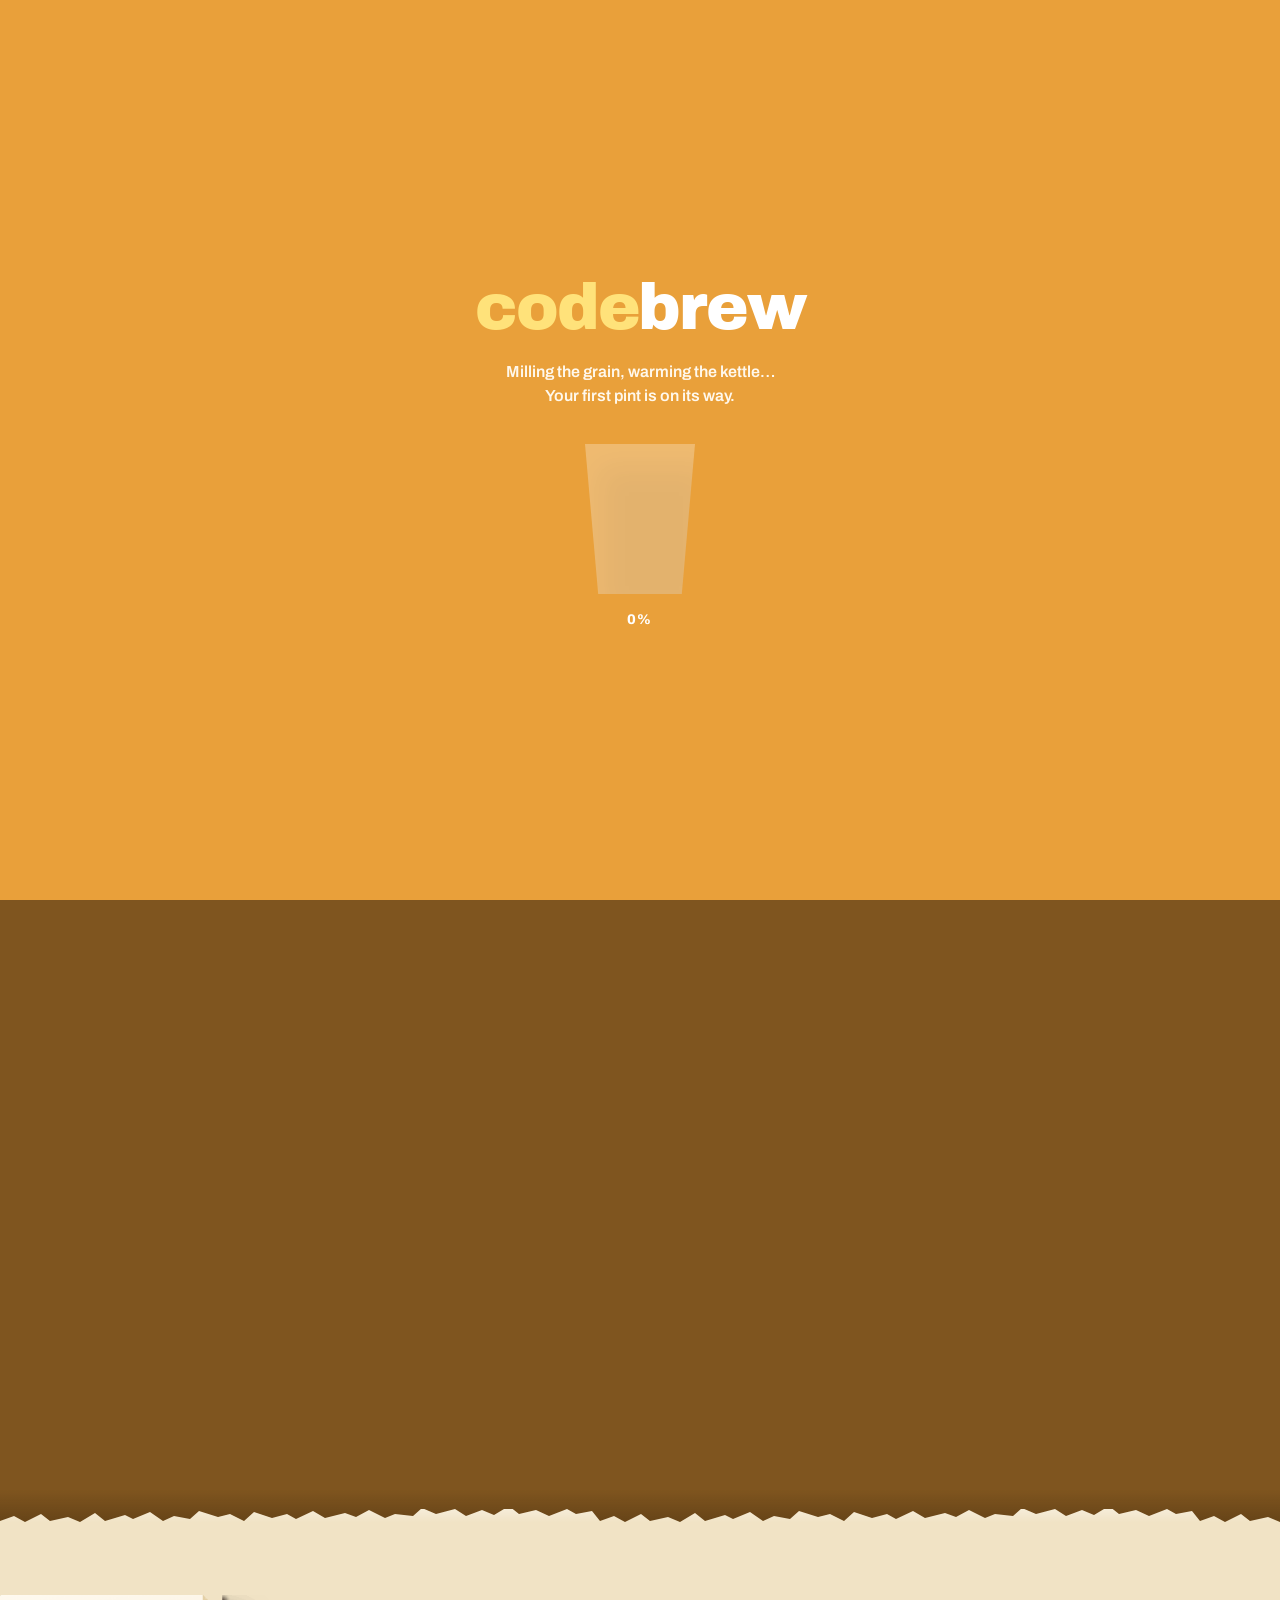
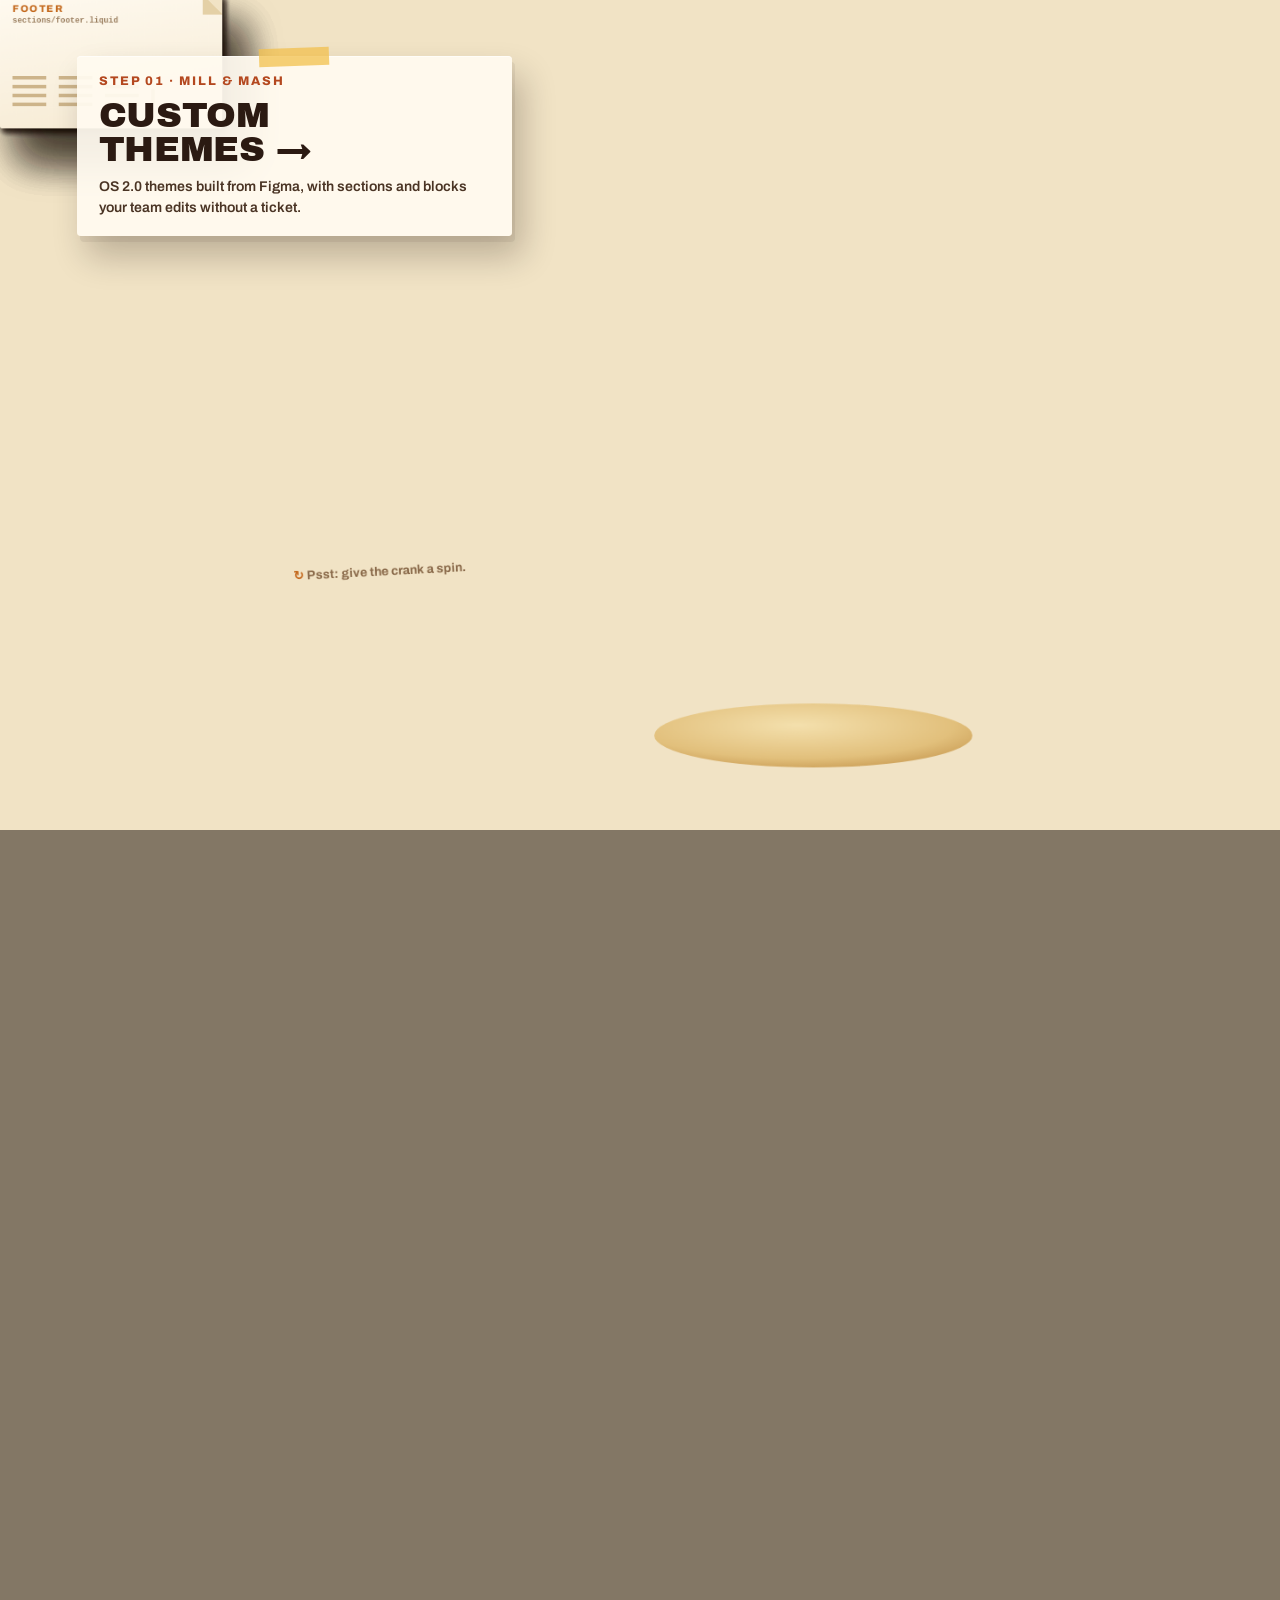
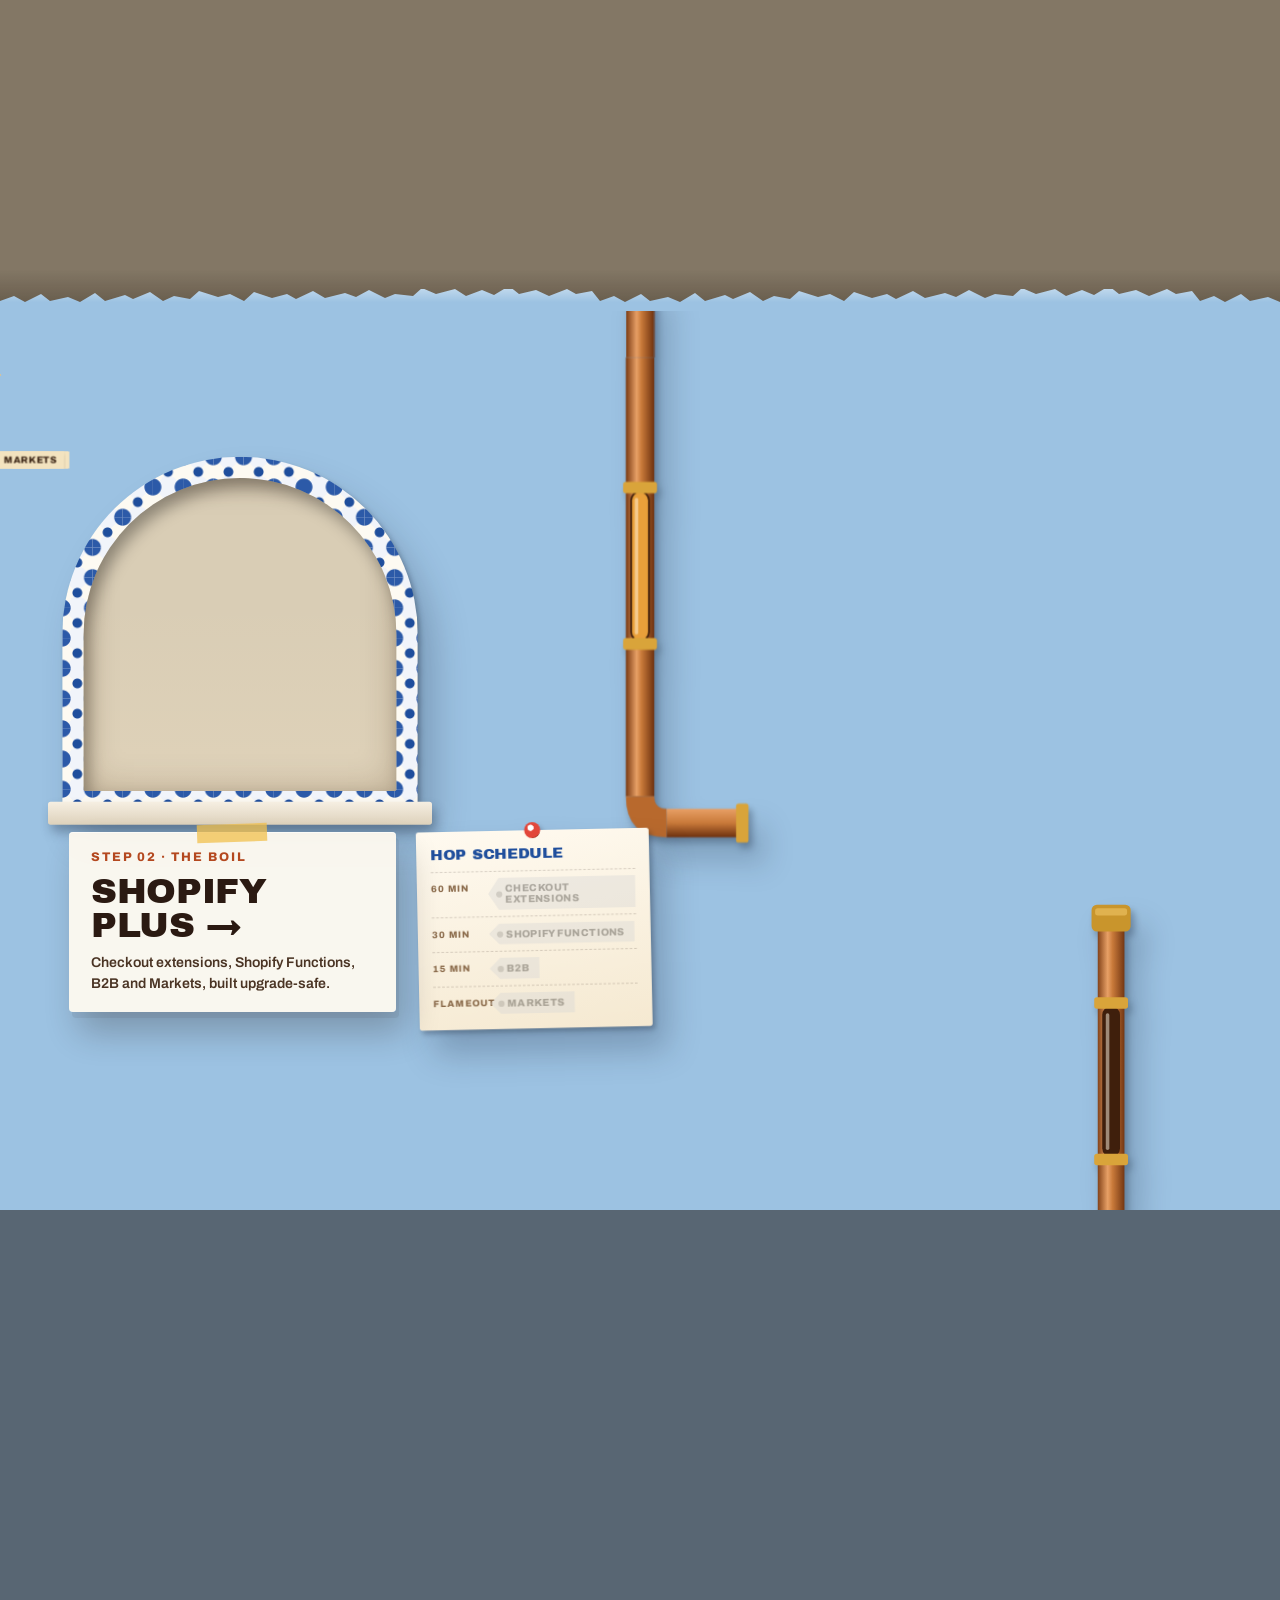
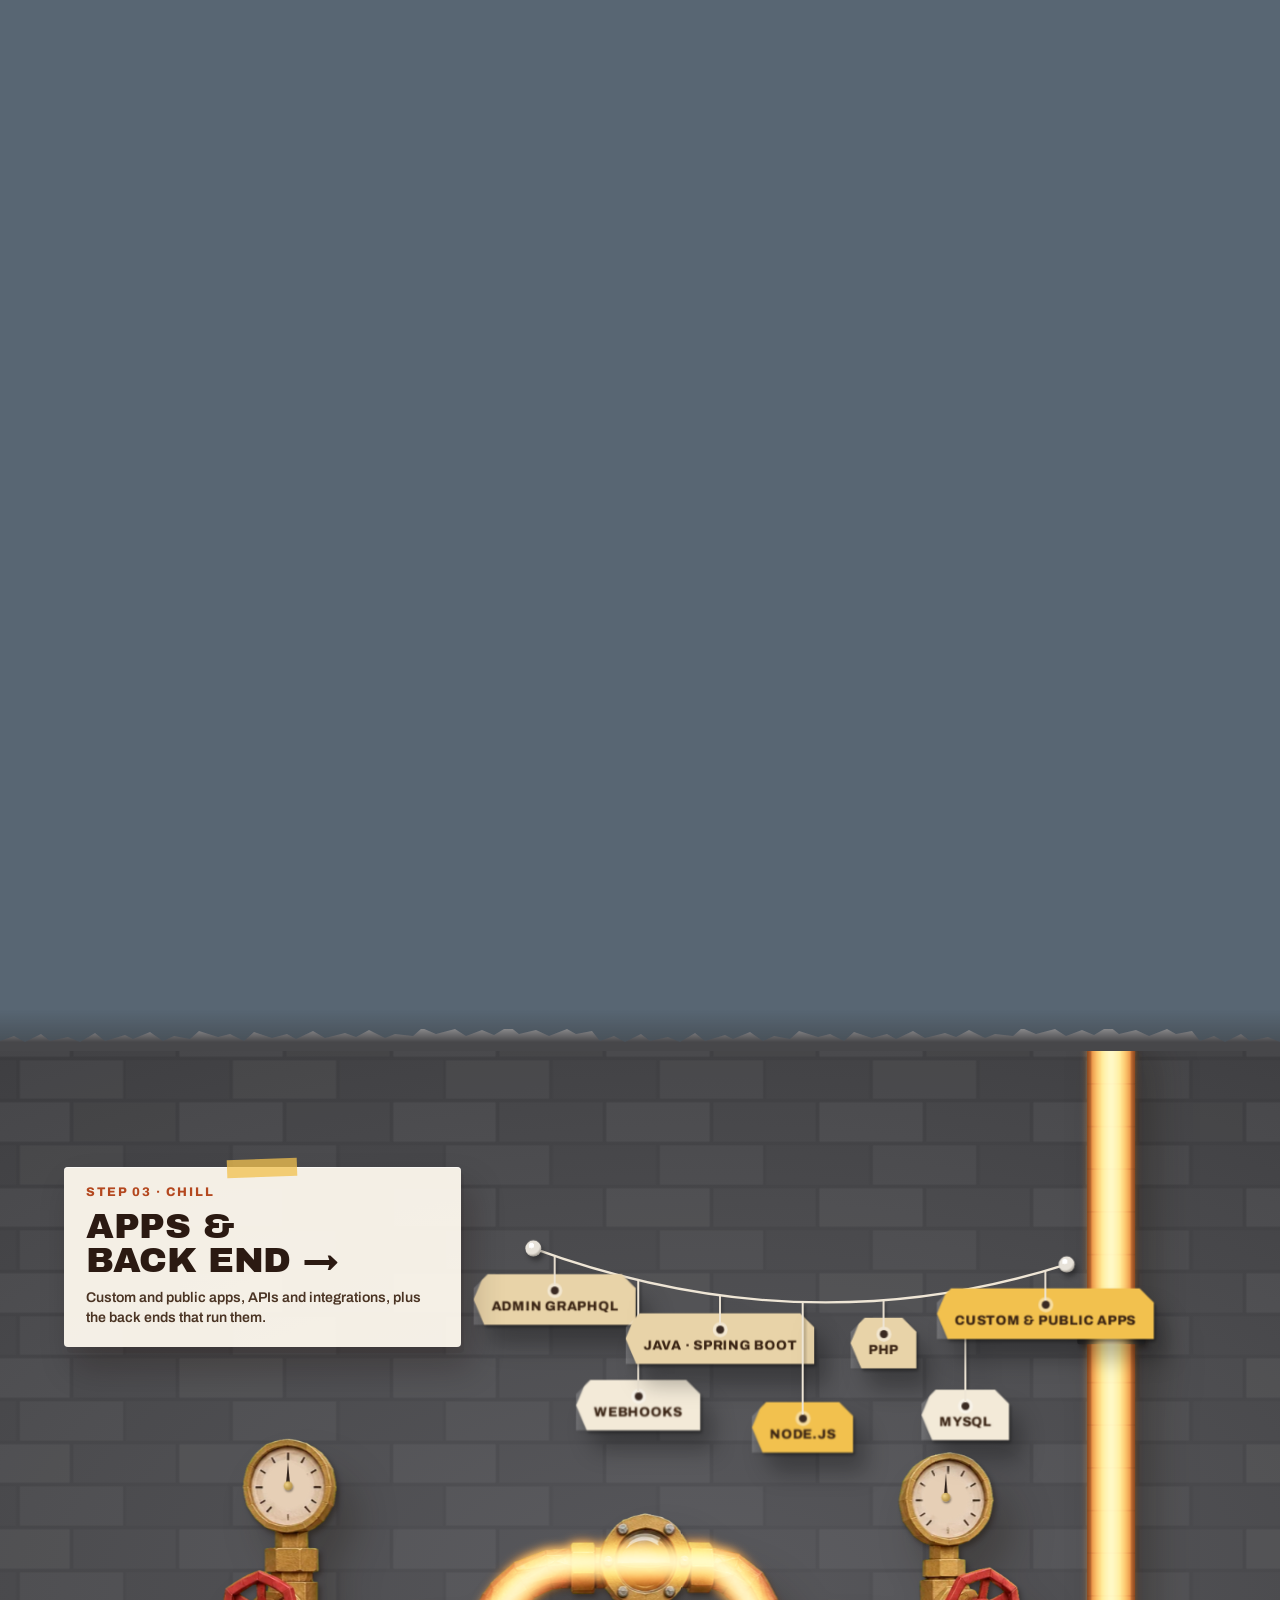
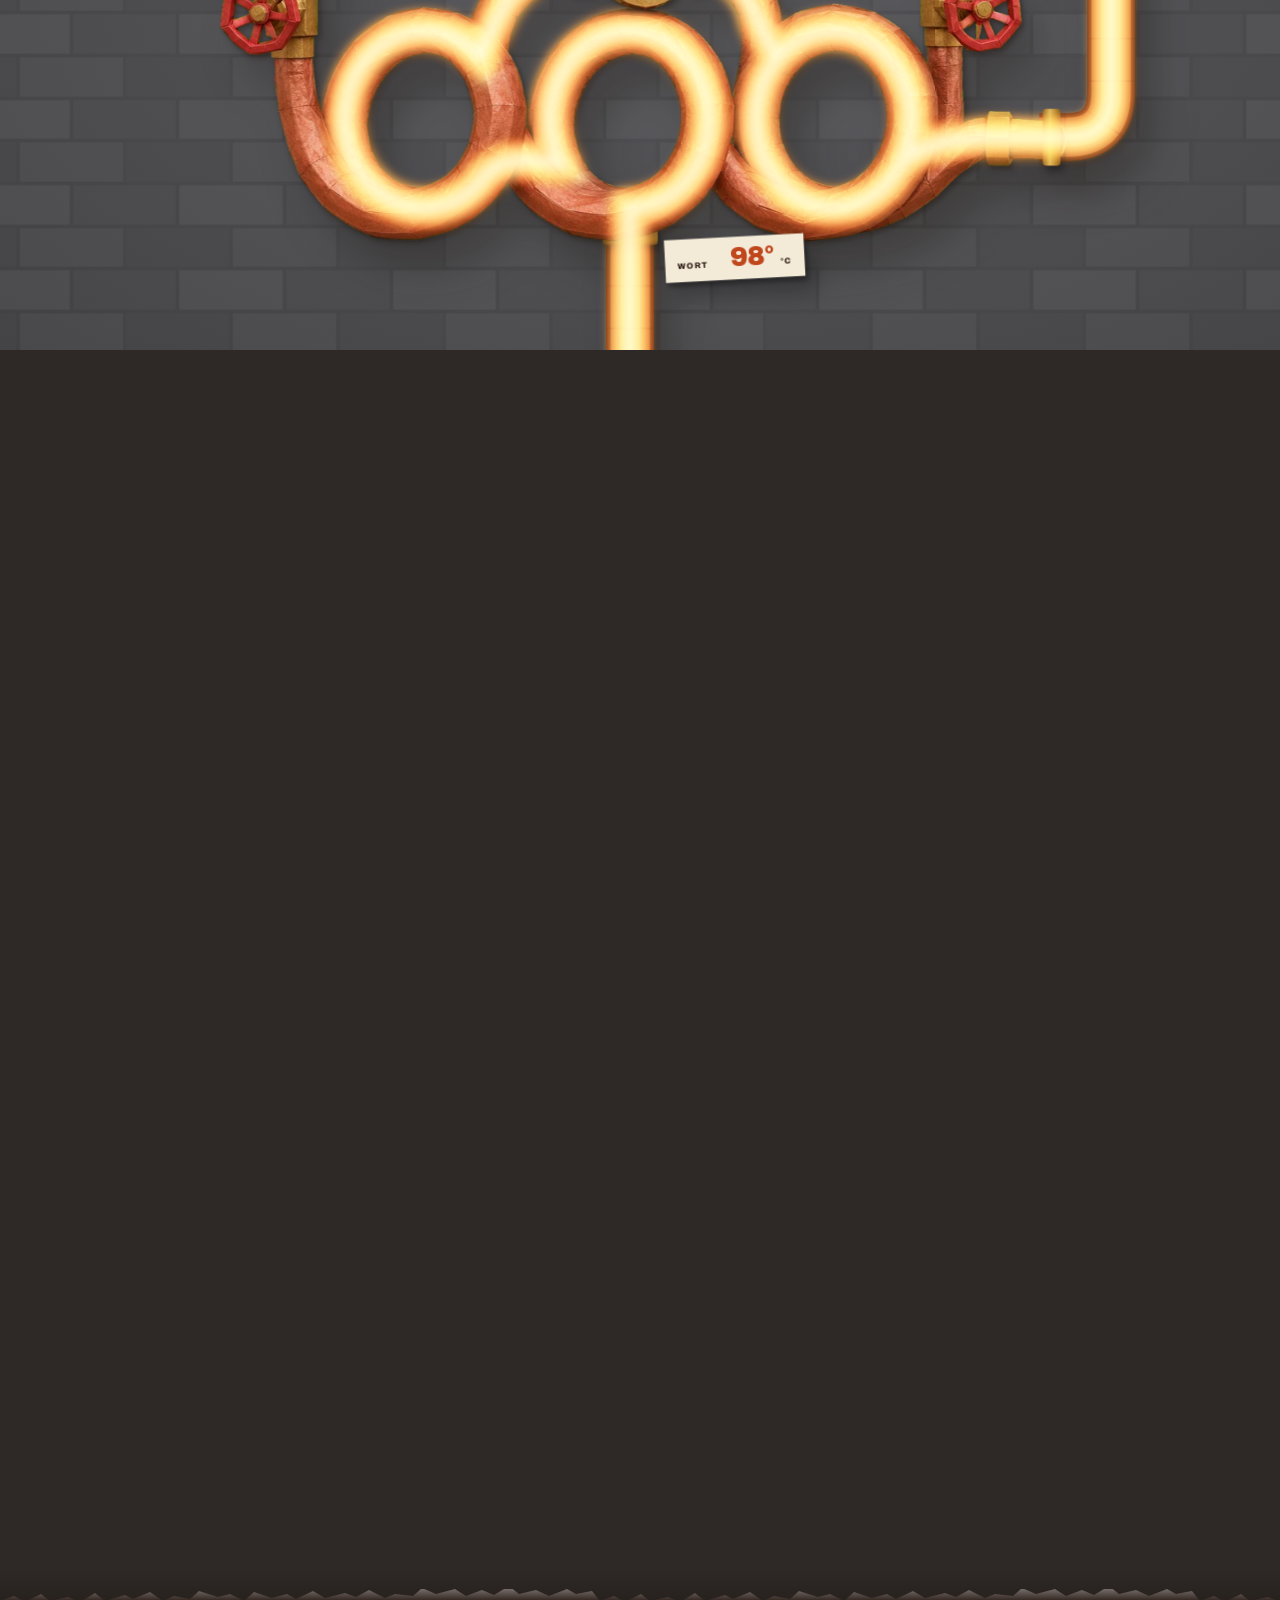
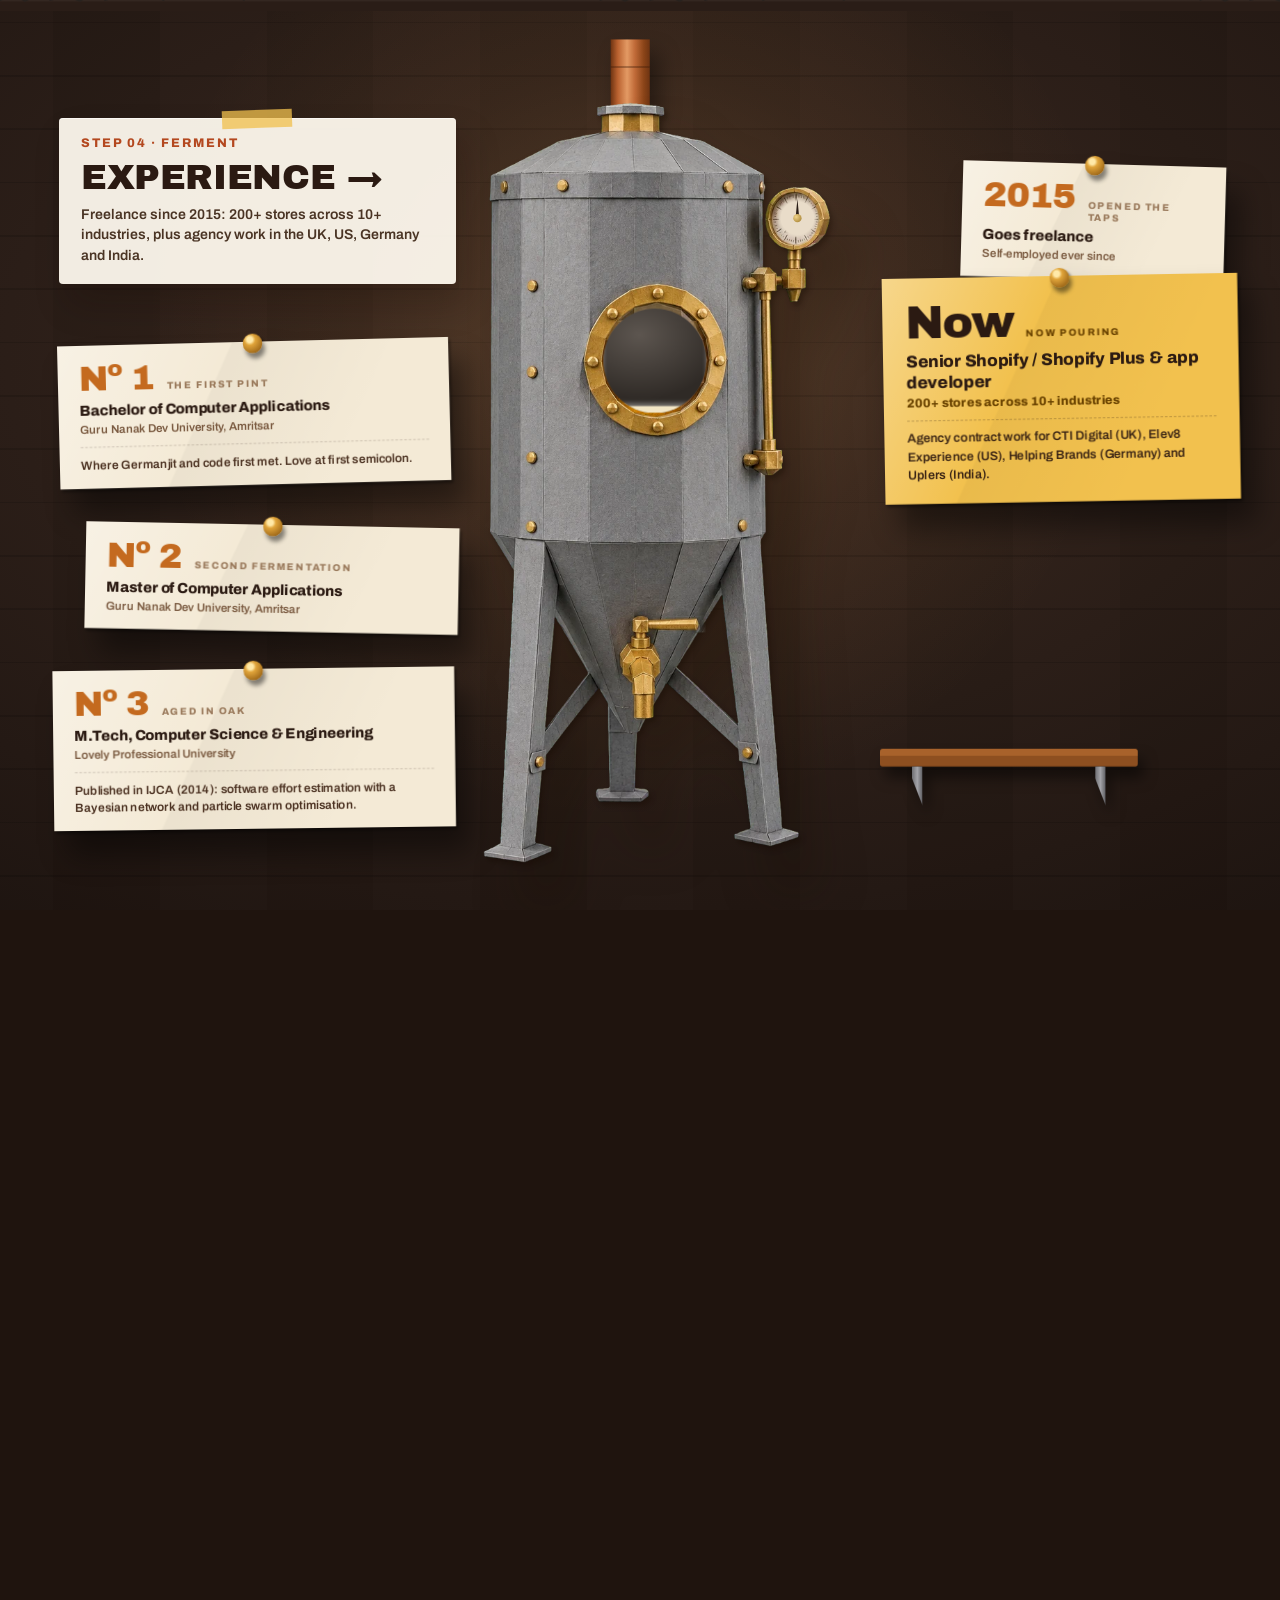
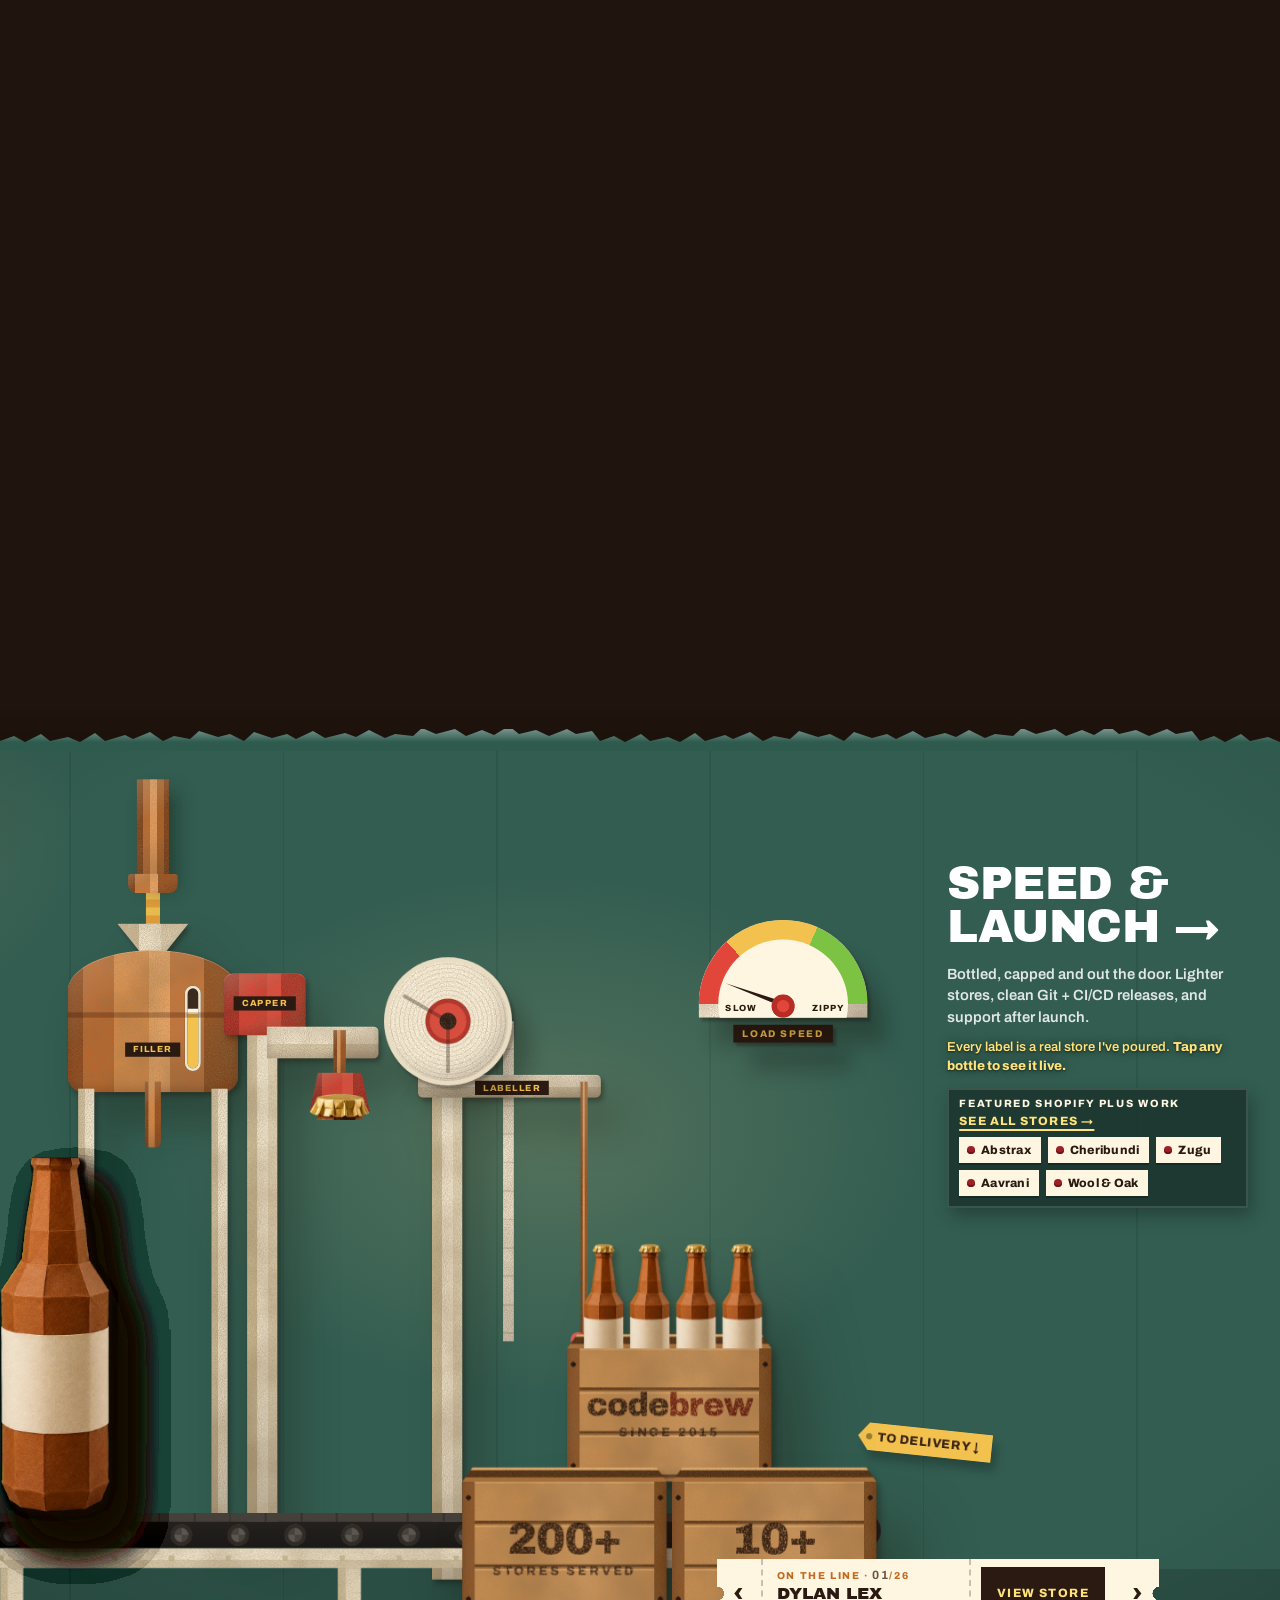
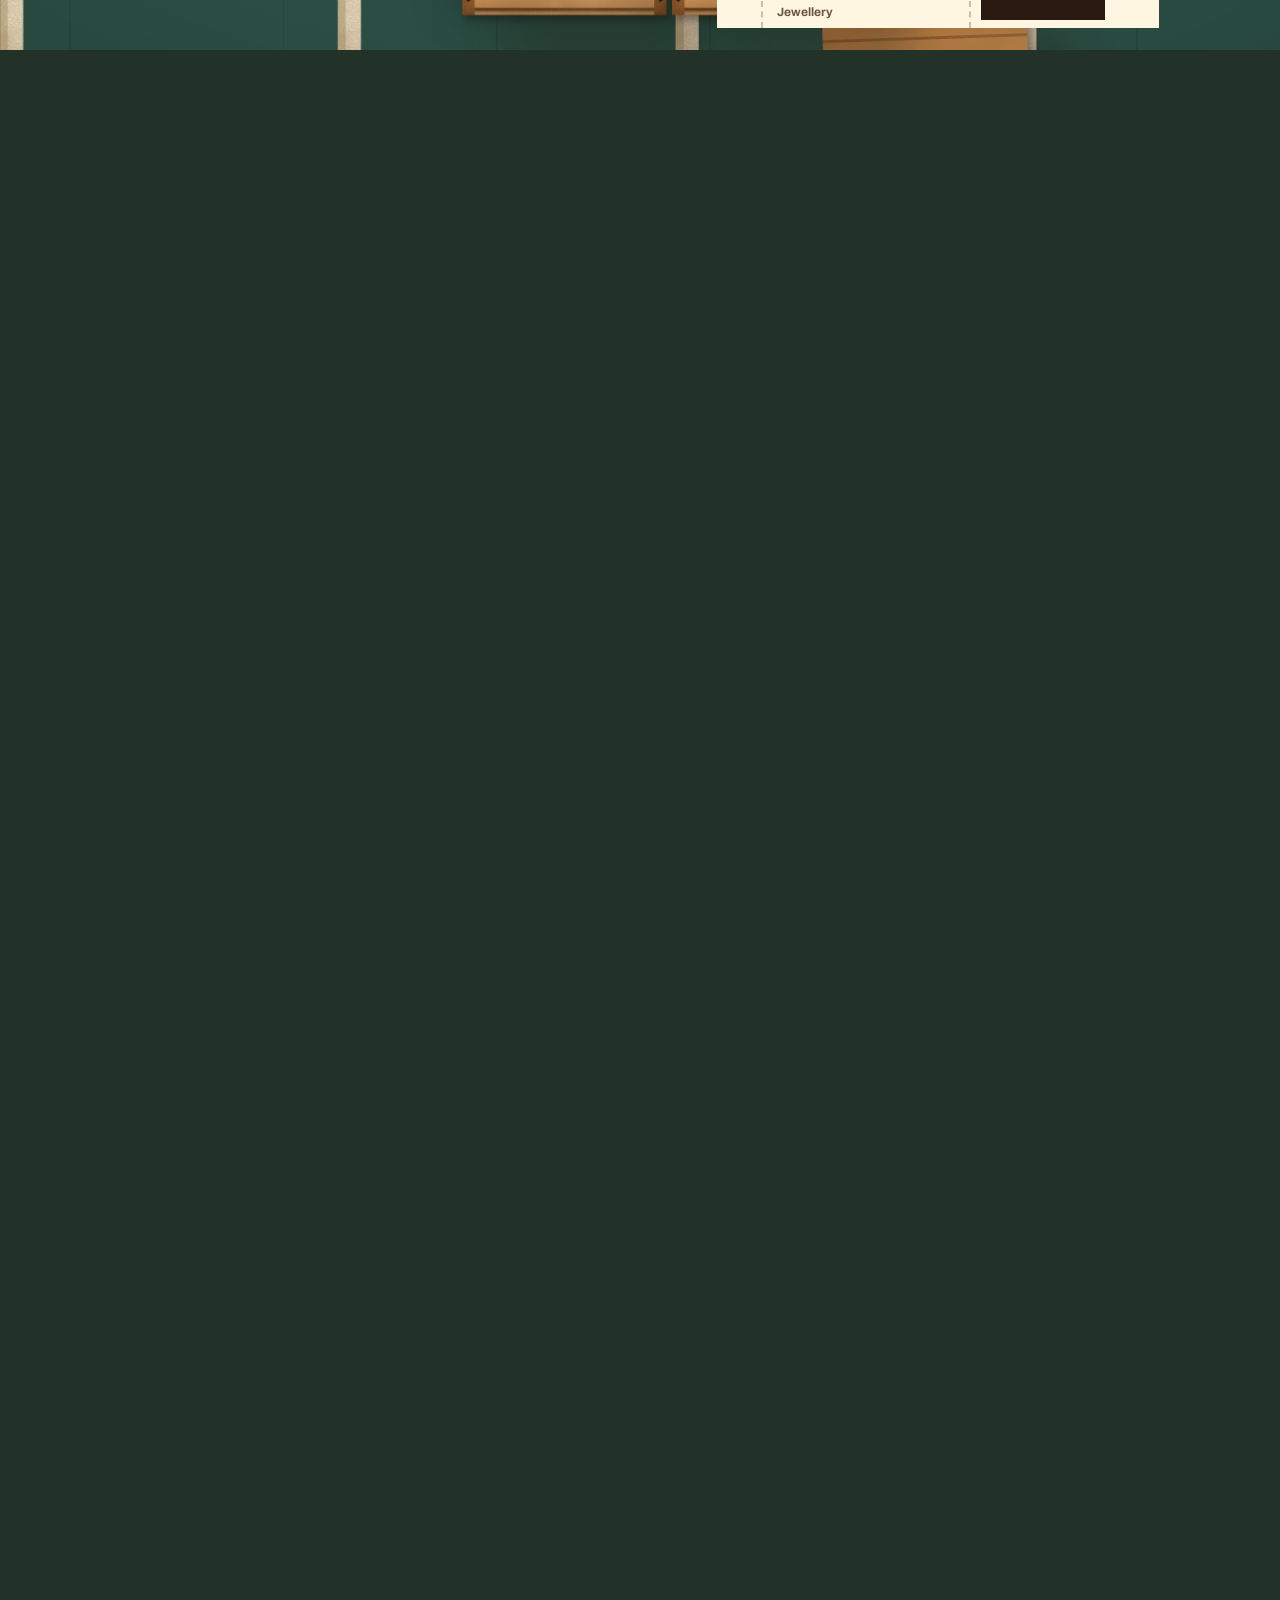
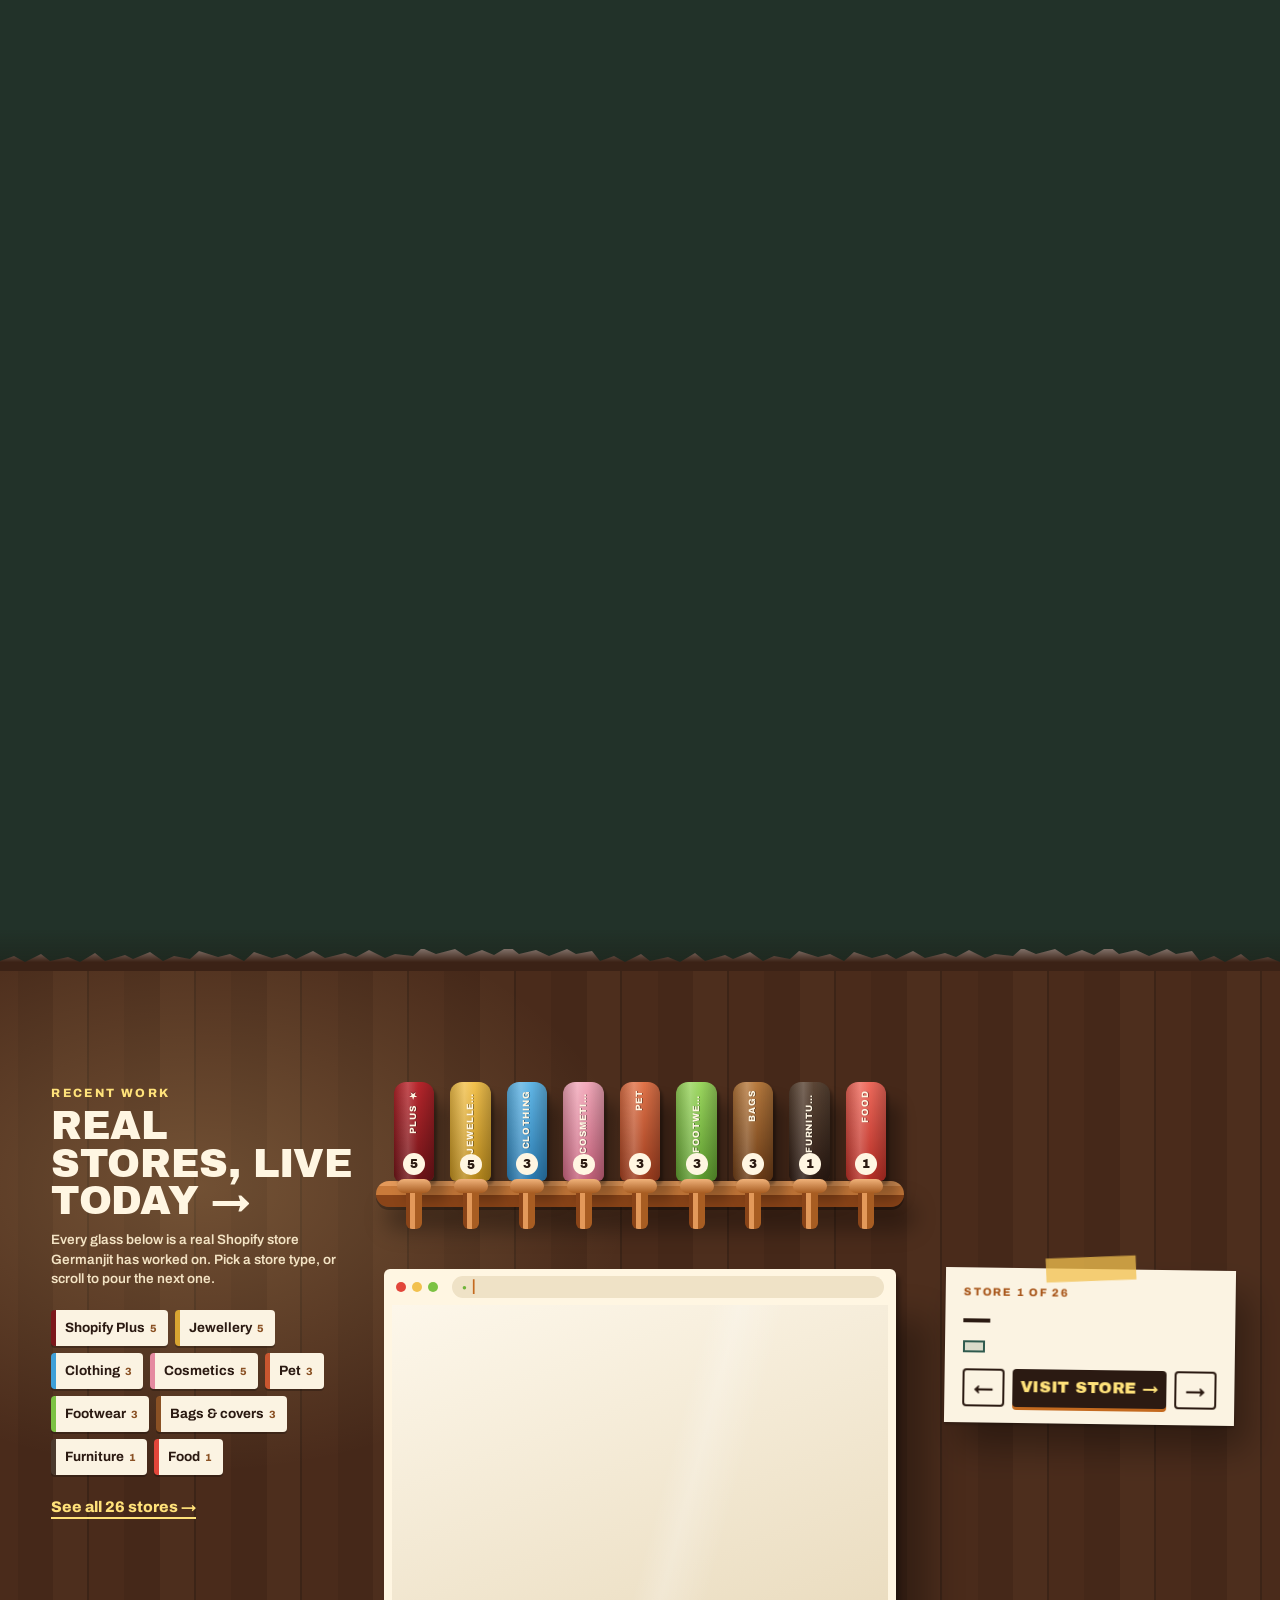
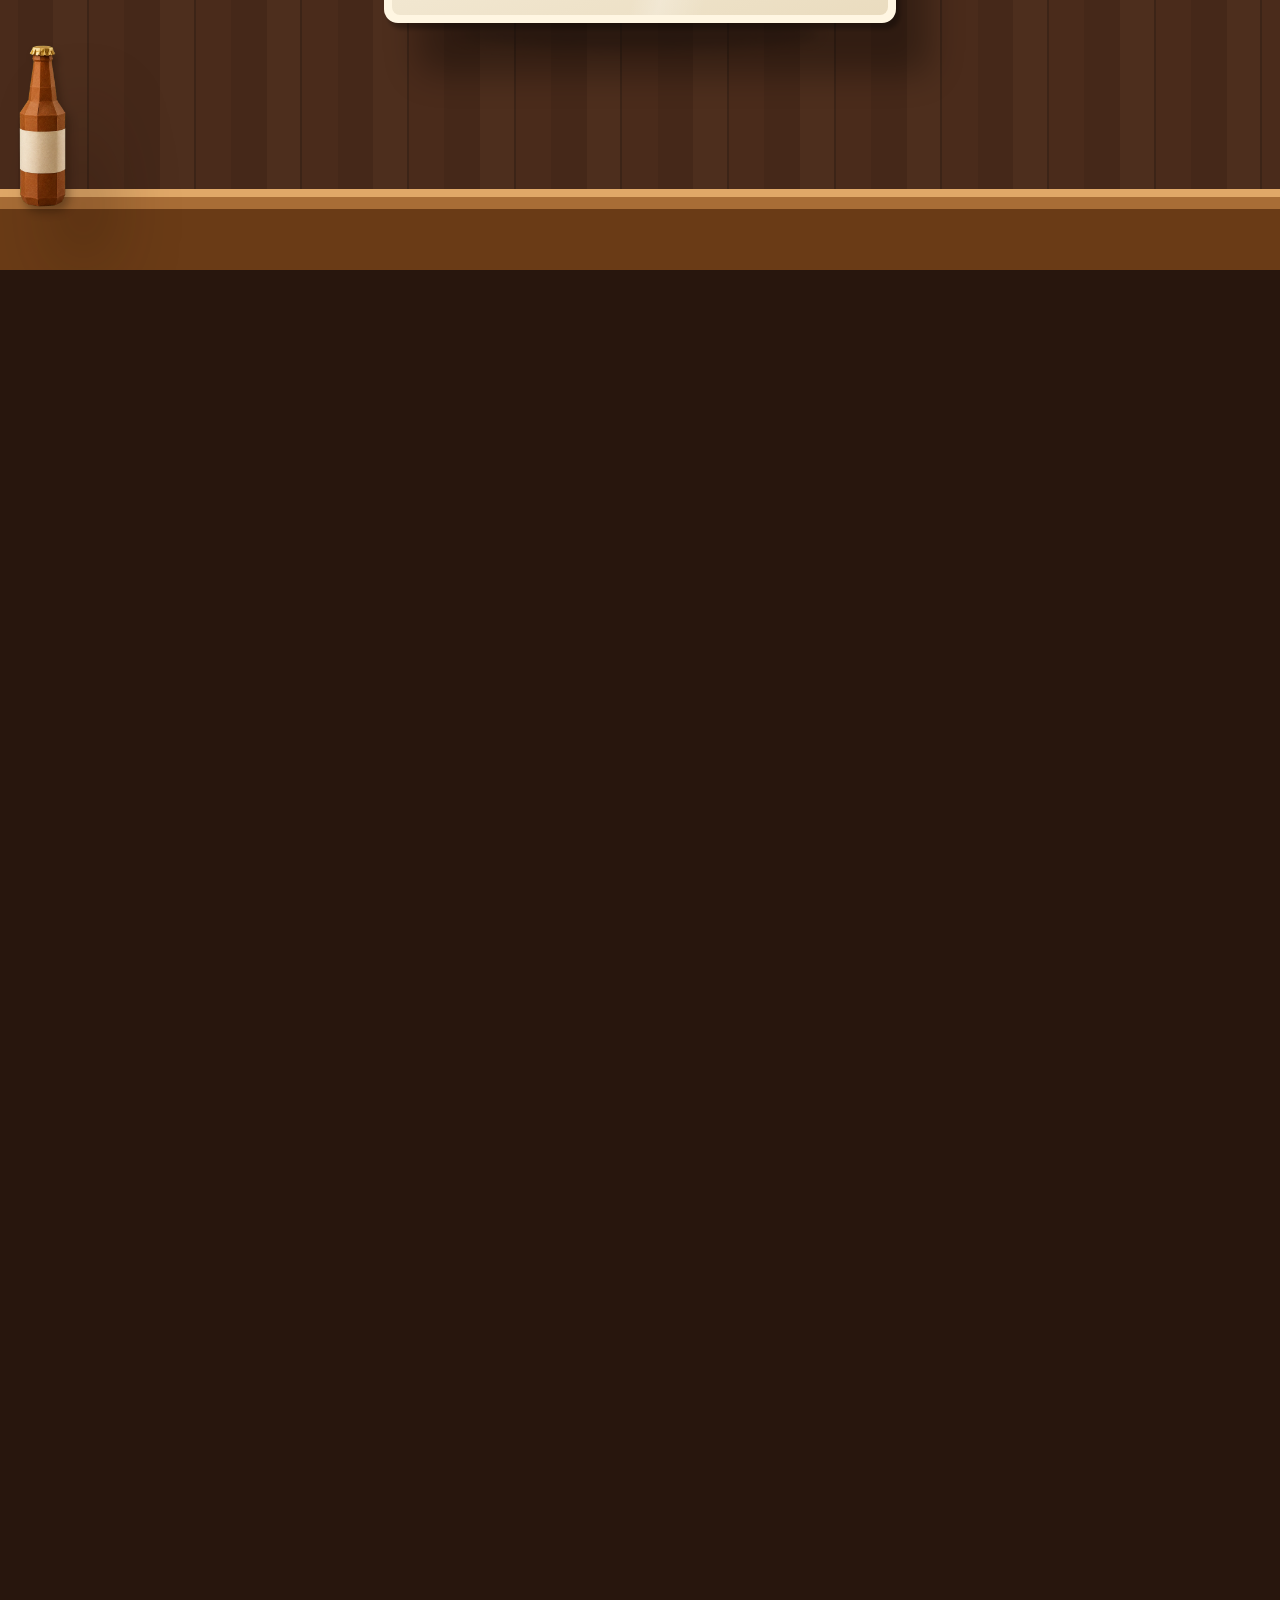
==== commit 3a7c827c: "SEO: sitemap, robots, canonical + social tags on every page, richer structured data Co-Authored-By: " ====
--- a/index.html
+++ b/index.html
@@ -11,21 +11,21 @@
 
 <title>codebrew · Germanjit Singh Sandhu · Senior Shopify &amp; Shopify Plus Developer, Portugal</title>
 <meta name="description" content="Germanjit Singh Sandhu, senior Shopify &amp; Shopify Plus developer in Portugal: custom OS 2.0 themes, checkout extensions, Shopify Functions, B2B, apps and back ends. 200+ stores since 2015.">
-<link rel="canonical" href="https://ambduu.github.io/">
+<link rel="canonical" href="https://codebrew.pt/">
 <meta name="theme-color" content="#e9a03a">
 <link rel="icon" href="assets/favicon.svg" type="image/svg+xml">
-<meta property="og:type" content="profile"><meta property="og:url" content="https://ambduu.github.io/">
+<meta property="og:type" content="profile"><meta property="og:url" content="https://codebrew.pt/">
 <meta property="og:title" content="Germanjit Singh Sandhu · Senior Shopify Plus Developer · codebrew">
 <meta property="og:description" content="Shopify Plus, checkout extensions, custom themes and apps, brewed since 2015. 200+ stores served.">
-<meta property="og:image" content="https://ambduu.github.io/assets/og.jpg">
+<meta property="og:image" content="https://codebrew.pt/assets/og.jpg">
 <meta name="twitter:card" content="summary_large_image">
-<script type="application/ld+json">{"@context":"https://schema.org","@type":"Person","name":"Germanjit Singh Sandhu","jobTitle":"Senior Shopify & Shopify Plus Developer","url":"https://ambduu.github.io/","email":"mailto:ambduu@gmail.com","address":{"@type":"PostalAddress","addressCountry":"PT"},"sameAs":["https://www.linkedin.com/in/germanjit-singh-sandhu","https://github.com/ambduu"]}</script>
+<script type="application/ld+json">{"@context":"https://schema.org","@graph":[{"@type":"Person","name":"Germanjit Singh Sandhu","jobTitle":"Senior Shopify & Shopify Plus Developer","url":"https://codebrew.pt/","email":"mailto:ambduu@gmail.com","address":{"@type":"PostalAddress","addressCountry":"PT"},"sameAs":["https://github.com/ambduu","https://www.linkedin.com/in/germanjit-singh-sandhu","https://www.shopify.com/partners/directory/partner/ambduu"],"@id":"https://codebrew.pt/#germanjit","knowsAbout":["Shopify","Shopify Plus","Liquid","Shopify OS 2.0 themes","Checkout UI extensions","Shopify Functions","Shopify B2B","Shopify apps","Headless commerce"],"worksFor":{"@id":"https://codebrew.pt/#codebrew"}},{"@type":"ProfessionalService","@id":"https://codebrew.pt/#codebrew","name":"codebrew","alternateName":"codebrew · Germanjit Singh Sandhu","url":"https://codebrew.pt/","image":"https://codebrew.pt/assets/og.jpg","logo":"https://codebrew.pt/assets/favicon.svg","description":"Shopify & Shopify Plus development studio in Portugal: custom themes, checkout extensions, Shopify Functions, B2B, apps and integrations. 200+ stores since 2015.","founder":{"@id":"https://codebrew.pt/#germanjit"},"email":"ambduu@gmail.com","areaServed":["PT","EU","GB","US","Worldwide"],"address":{"@type":"PostalAddress","addressCountry":"PT"},"sameAs":["https://github.com/ambduu","https://www.linkedin.com/in/germanjit-singh-sandhu","https://www.shopify.com/partners/directory/partner/ambduu"],"knowsAbout":["Shopify","Shopify Plus","Liquid","Shopify OS 2.0 themes","Checkout UI extensions","Shopify Functions","Shopify B2B","Shopify apps","Headless commerce"]},{"@type":"WebSite","@id":"https://codebrew.pt/#site","url":"https://codebrew.pt/","name":"codebrew","publisher":{"@id":"https://codebrew.pt/#codebrew"},"inLanguage":"en"}]}</script>
 <link rel="preconnect" href="https://fonts.googleapis.com"><link rel="preconnect" href="https://fonts.gstatic.com" crossorigin>
 <link href="https://fonts.googleapis.com/css2?family=Archivo+Black&family=Archivo:wght@500;600;700;800&family=Rye&family=Caveat:wght@600;700&display=swap" rel="stylesheet">
-<link rel="stylesheet" href="journey.css?v=1795448866">
-<link rel="stylesheet" href="nightlights.css?v=1795448866">
-<link rel="stylesheet" href="pint.css?v=1795448866">
-<link rel="stylesheet" href="signs2.css?v=1795448866">
+<link rel="stylesheet" href="journey.css?v=1795820609">
+<link rel="stylesheet" href="nightlights.css?v=1795820609">
+<link rel="stylesheet" href="pint.css?v=1795820609">
+<link rel="stylesheet" href="signs2.css?v=1795820609">
 </head>
 <body>
 <div class="grain" aria-hidden="true"></div>
@@ -65,29 +65,29 @@
 <!-- progress keg on the right edge -->
 <div class="jprog" aria-hidden="true"><i id="jprogFill"></i></div>
 
-<script src="assets/vendor/gsap.min.js?v=1795448866"></script>
-<script src="assets/vendor/ScrollTrigger.min.js?v=1795448866"></script>
-<script src="assets/vendor/CustomEase.min.js?v=1795448866"></script>
-<script src="assets/vendor/CustomWiggle.min.js?v=1795448866"></script>
-<script src="assets/vendor/Physics2DPlugin.min.js?v=1795448866"></script>
-<script src="assets/vendor/SplitText.min.js?v=1795448866"></script>
-<script src="kit.js?v=1795448866"></script>
+<script src="assets/vendor/gsap.min.js?v=1795820609"></script>
+<script src="assets/vendor/ScrollTrigger.min.js?v=1795820609"></script>
+<script src="assets/vendor/CustomEase.min.js?v=1795820609"></script>
+<script src="assets/vendor/CustomWiggle.min.js?v=1795820609"></script>
+<script src="assets/vendor/Physics2DPlugin.min.js?v=1795820609"></script>
+<script src="assets/vendor/SplitText.min.js?v=1795820609"></script>
+<script src="kit.js?v=1795820609"></script>
 <!-- scenes (each pushes into window.SCENES) -->
-<script src="scenes/10-hero.js?v=1795448866"></script>
-<script src="scenes/20-mill.js?v=1795448866"></script>
-<script src="scenes/30-boil.js?v=1795448866"></script>
-<script src="scenes/40-chill.js?v=1795448866"></script>
-<script src="scenes/50-ferment.js?v=1795448866"></script>
-<script src="work.js?v=1795448866"></script>
-<script src="scenes/60-bottling.js?v=1795448866"></script>
-<script src="scenes/65-taproom.js?v=1795448866"></script>
-<script src="scenes/70-tram.js?v=1795448866"></script>
-<script src="scenes/80-bar.js?v=1795448866"></script>
-<script src="journey.js?v=1795448866"></script>
-<script src="signs2.js?v=1795448866"></script>
-<script src="pint.js?v=1795448866"></script>
-<script src="rope.js?v=1795448866"></script>
-<script src="nightlights.js?v=1795448866"></script>
-<script src="fx.js?v=1795448866"></script>
+<script src="scenes/10-hero.js?v=1795820609"></script>
+<script src="scenes/20-mill.js?v=1795820609"></script>
+<script src="scenes/30-boil.js?v=1795820609"></script>
+<script src="scenes/40-chill.js?v=1795820609"></script>
+<script src="scenes/50-ferment.js?v=1795820609"></script>
+<script src="work.js?v=1795820609"></script>
+<script src="scenes/60-bottling.js?v=1795820609"></script>
+<script src="scenes/65-taproom.js?v=1795820609"></script>
+<script src="scenes/70-tram.js?v=1795820609"></script>
+<script src="scenes/80-bar.js?v=1795820609"></script>
+<script src="journey.js?v=1795820609"></script>
+<script src="signs2.js?v=1795820609"></script>
+<script src="pint.js?v=1795820609"></script>
+<script src="rope.js?v=1795820609"></script>
+<script src="nightlights.js?v=1795820609"></script>
+<script src="fx.js?v=1795820609"></script>
 </body>
 </html>
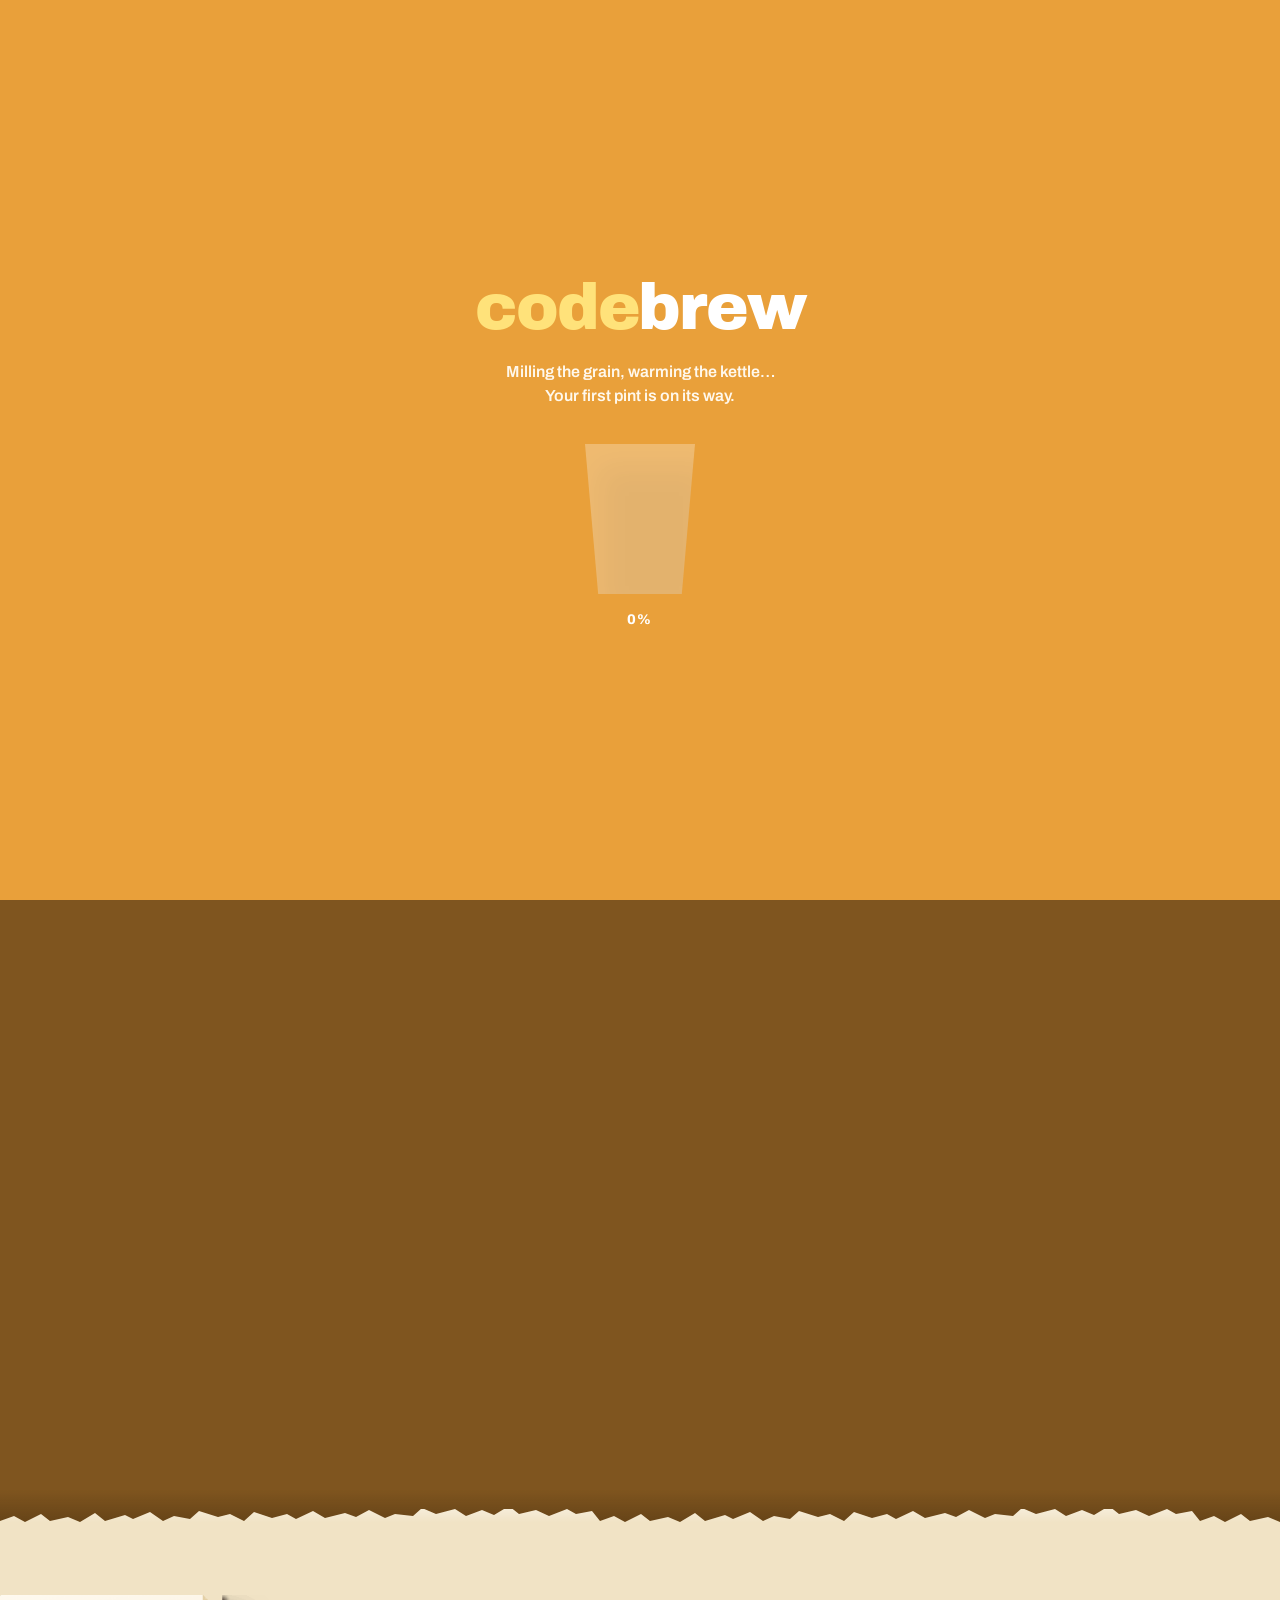
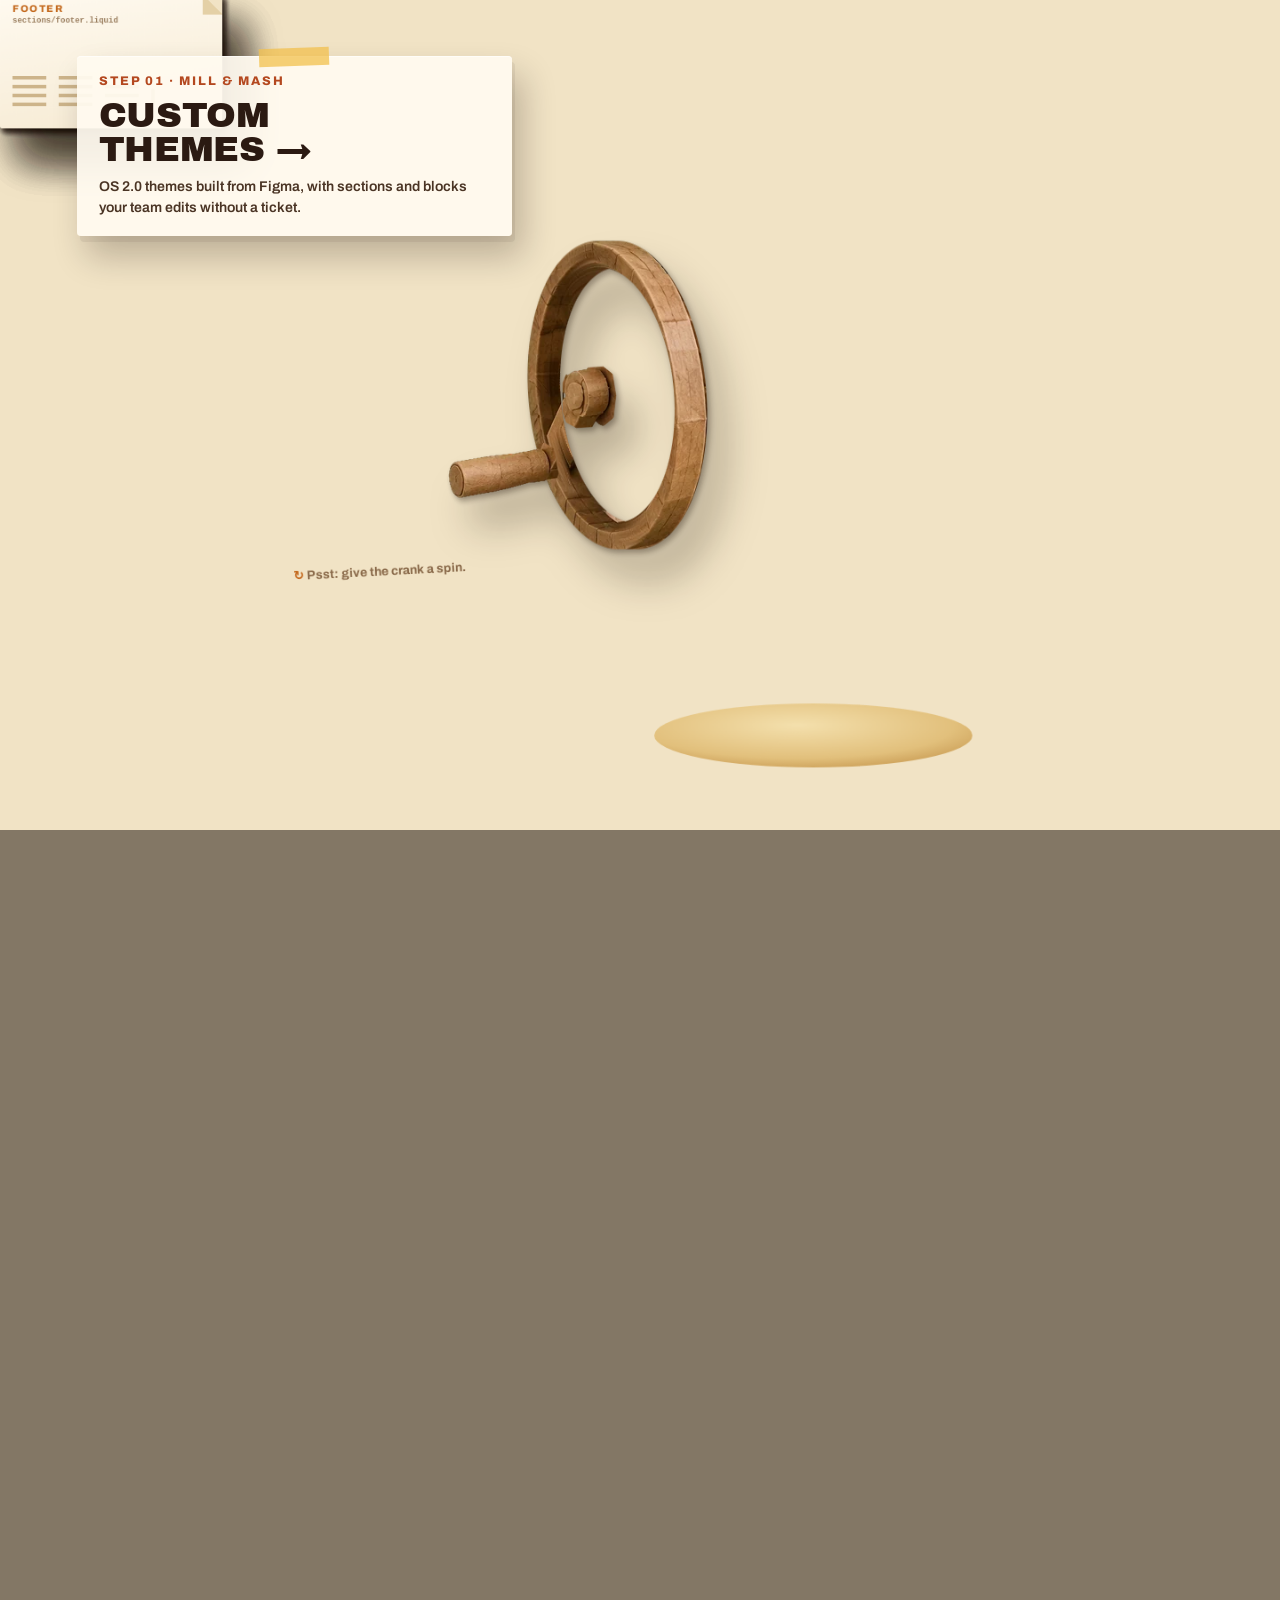
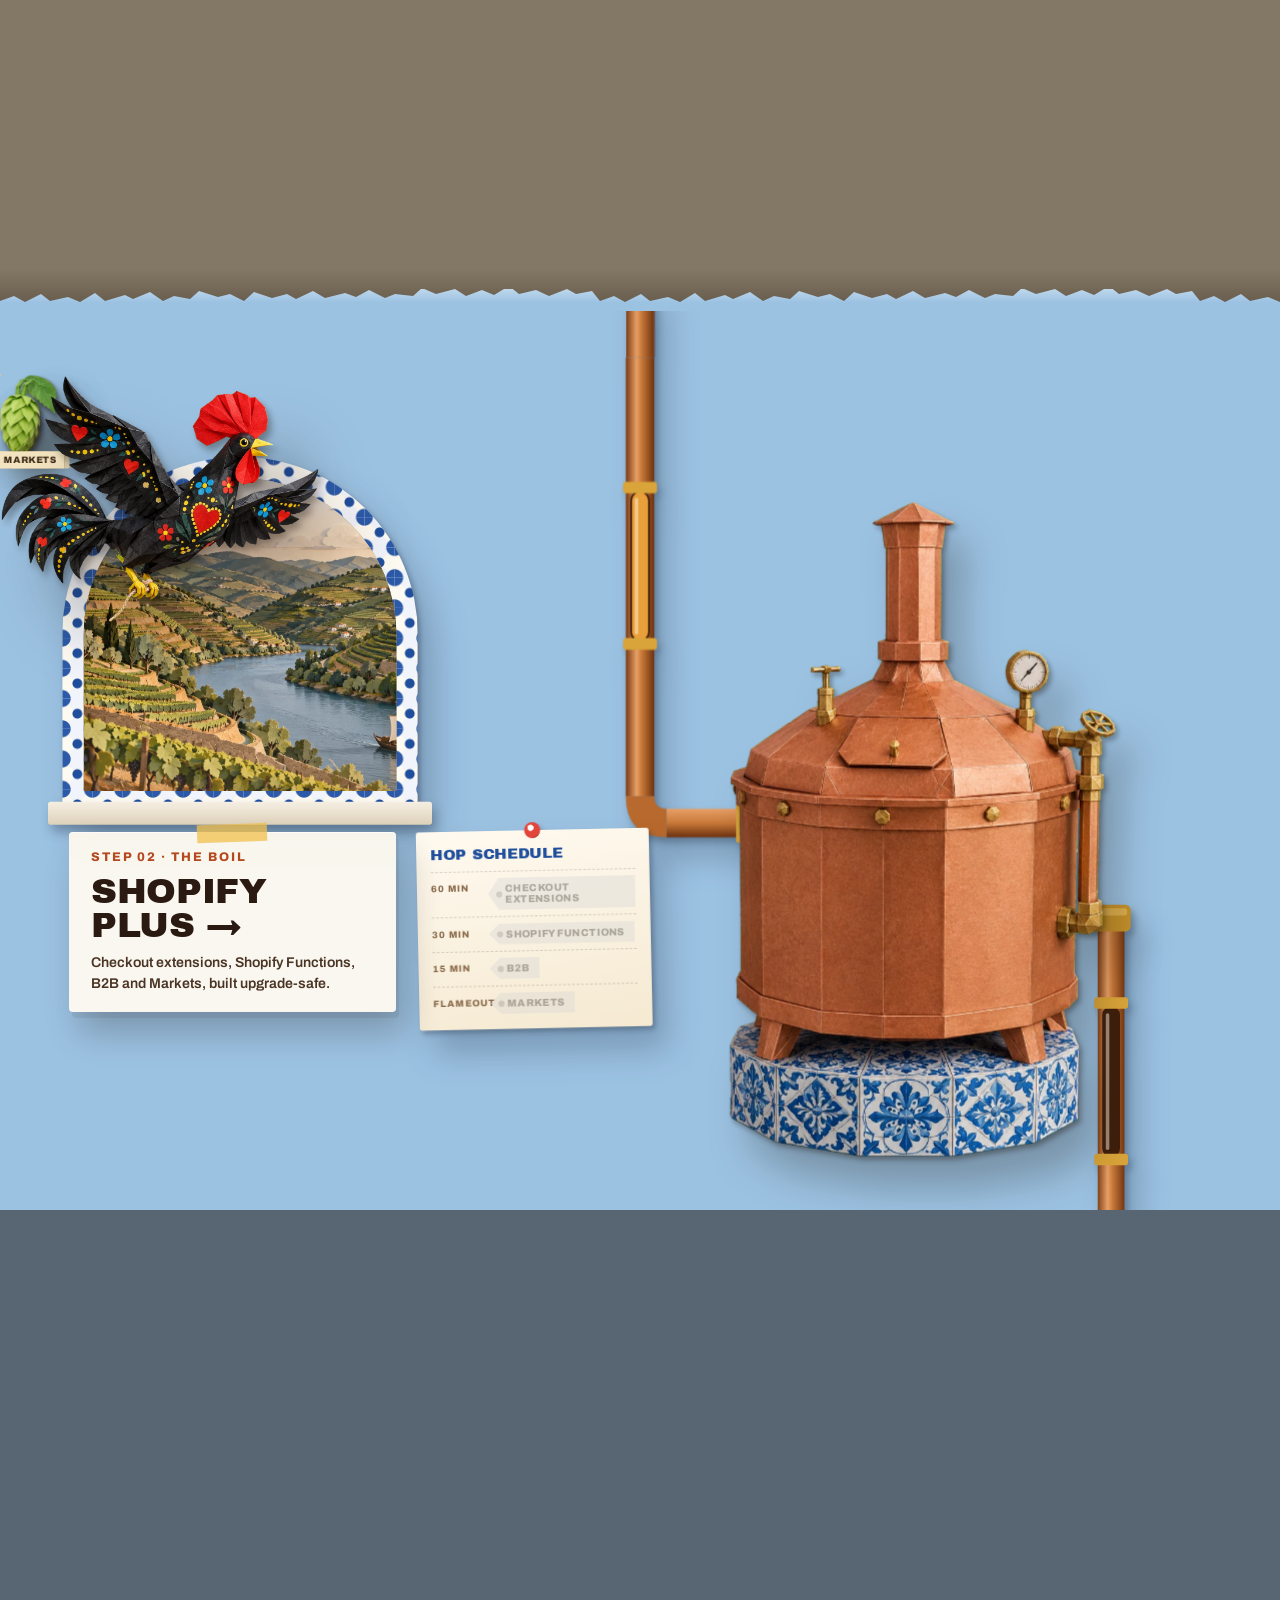
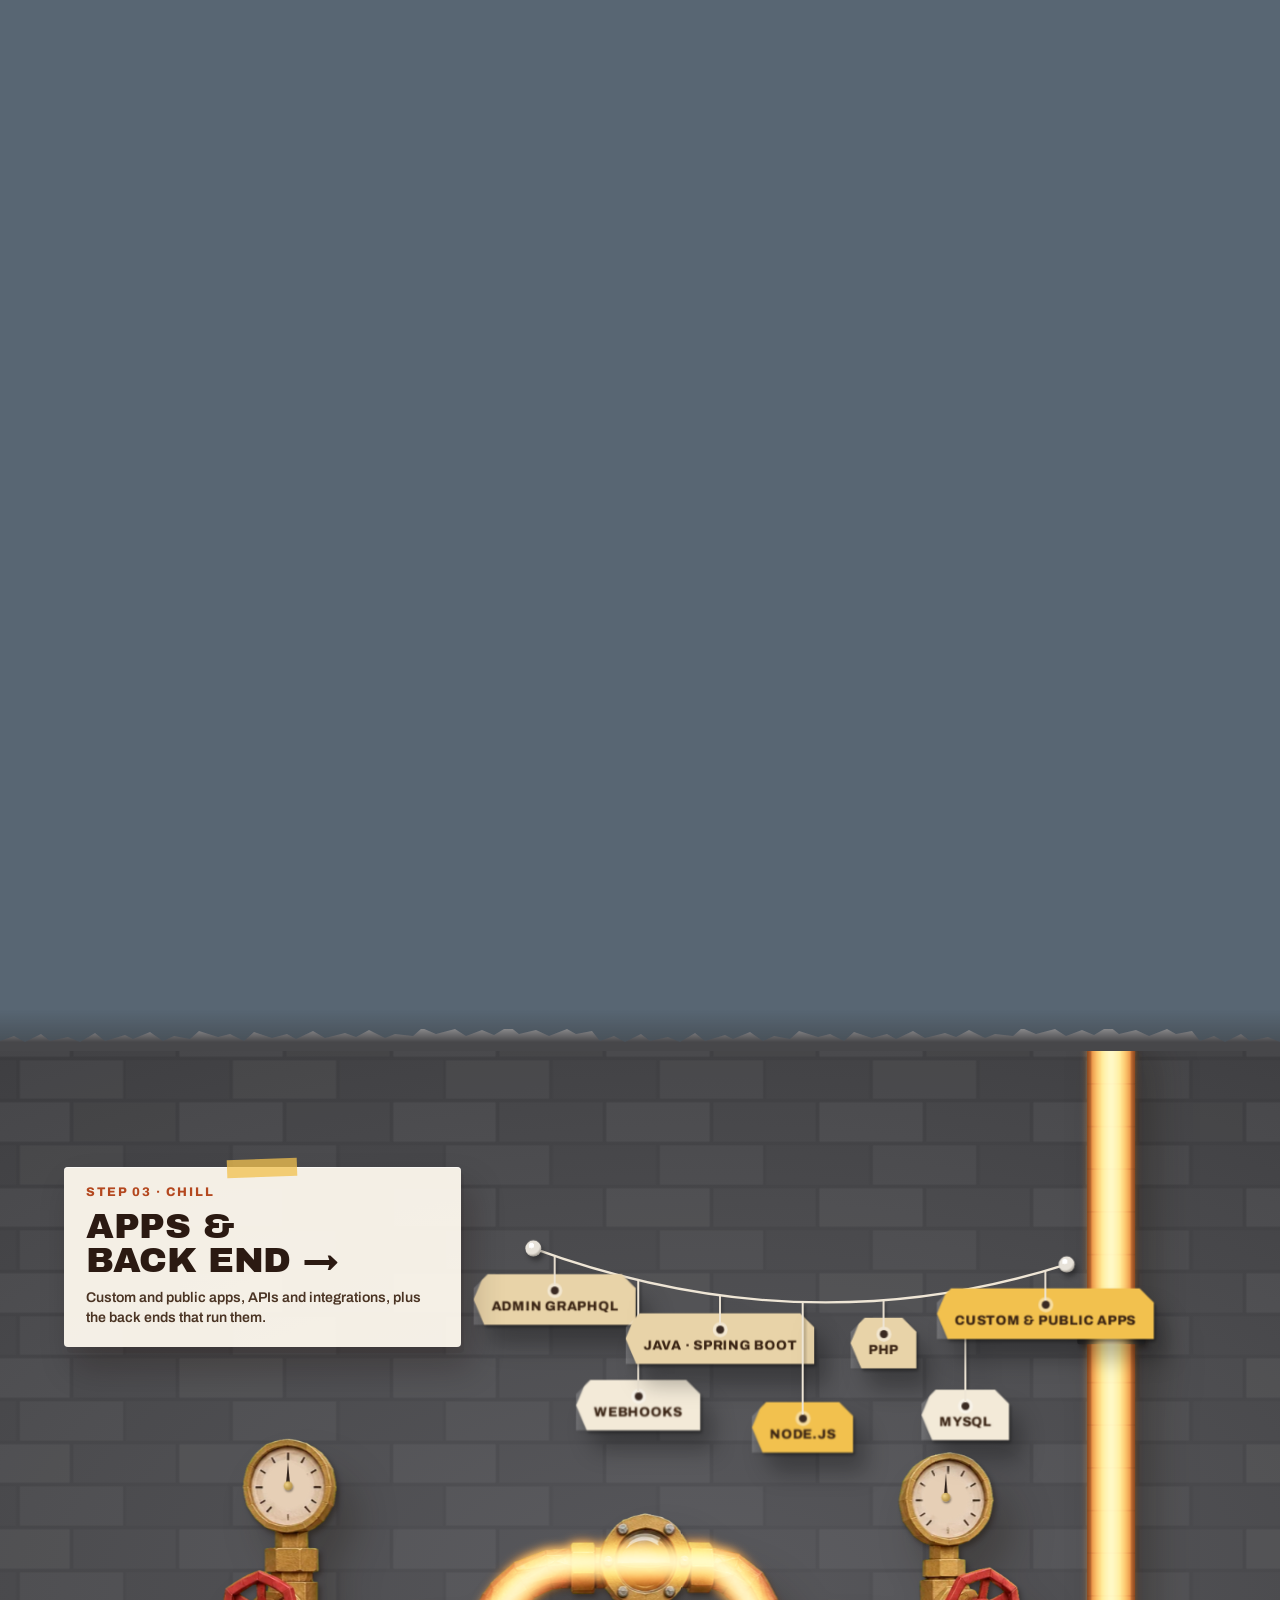
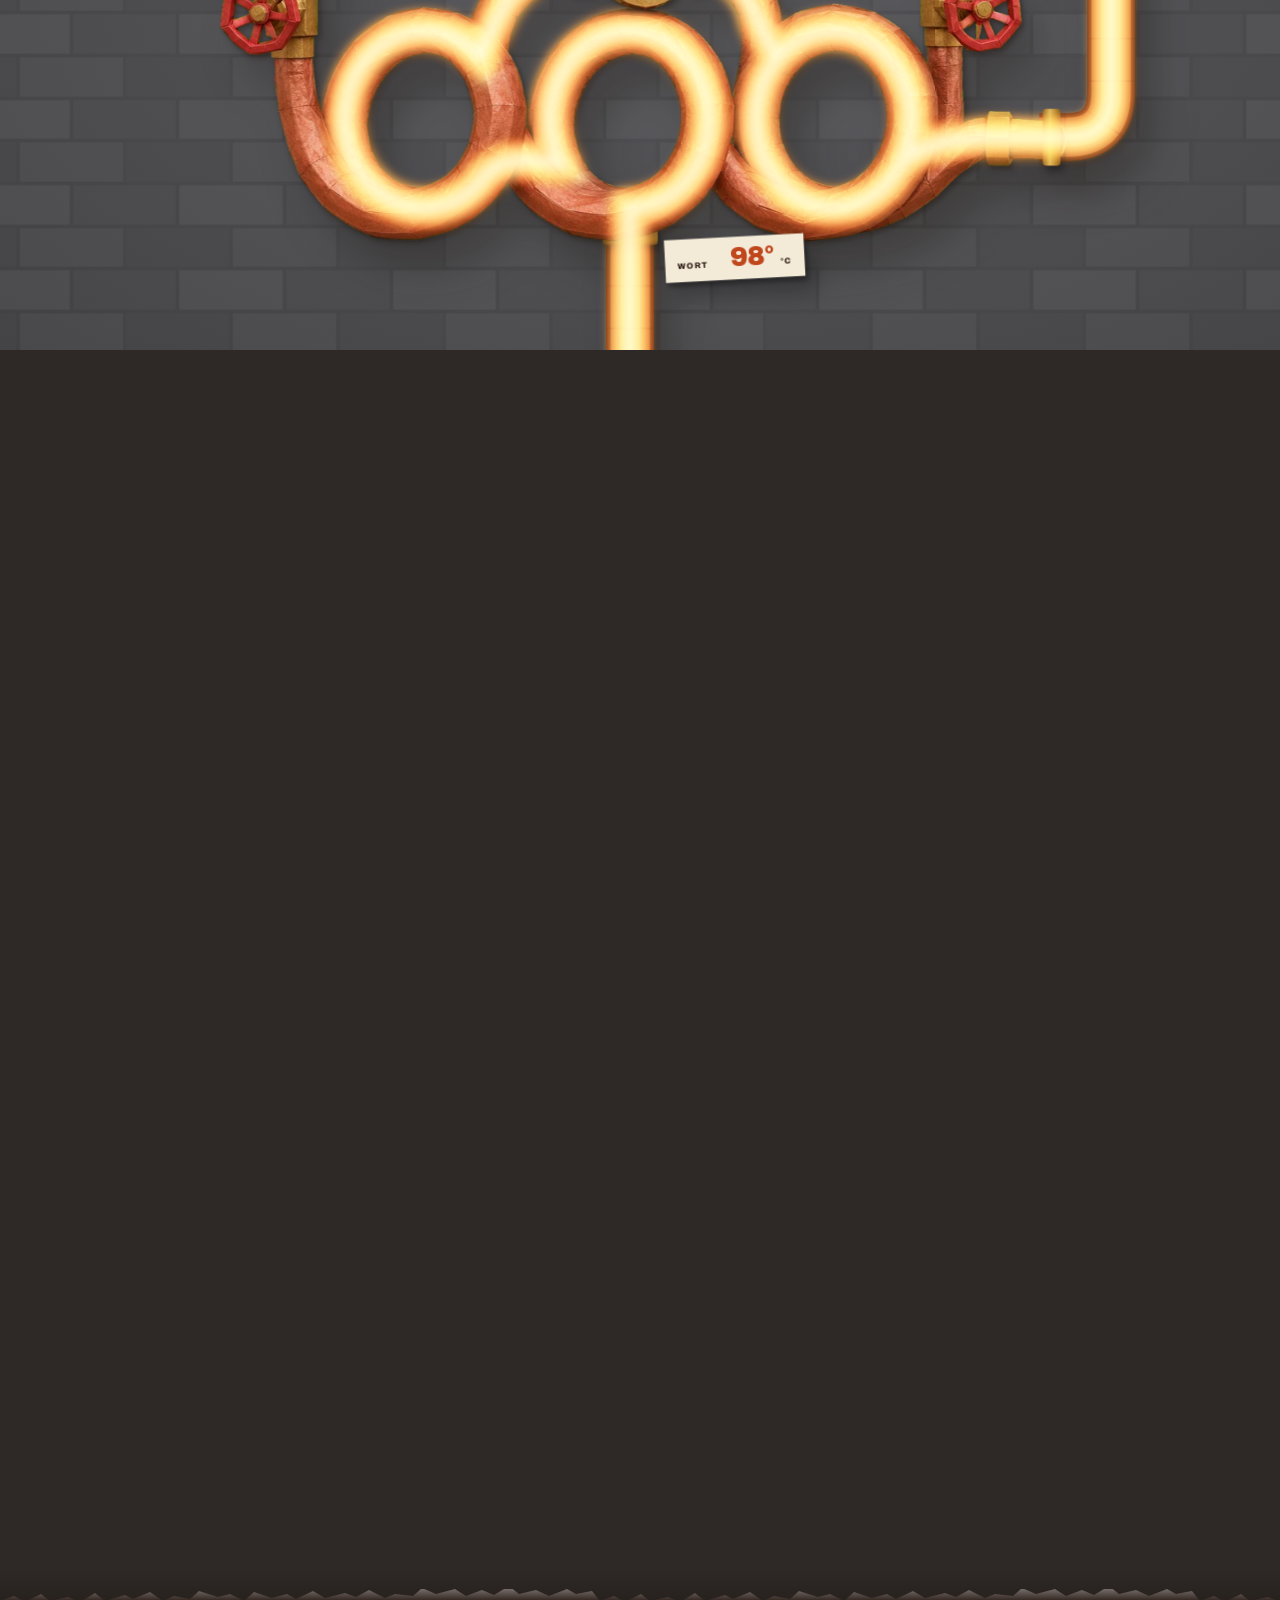
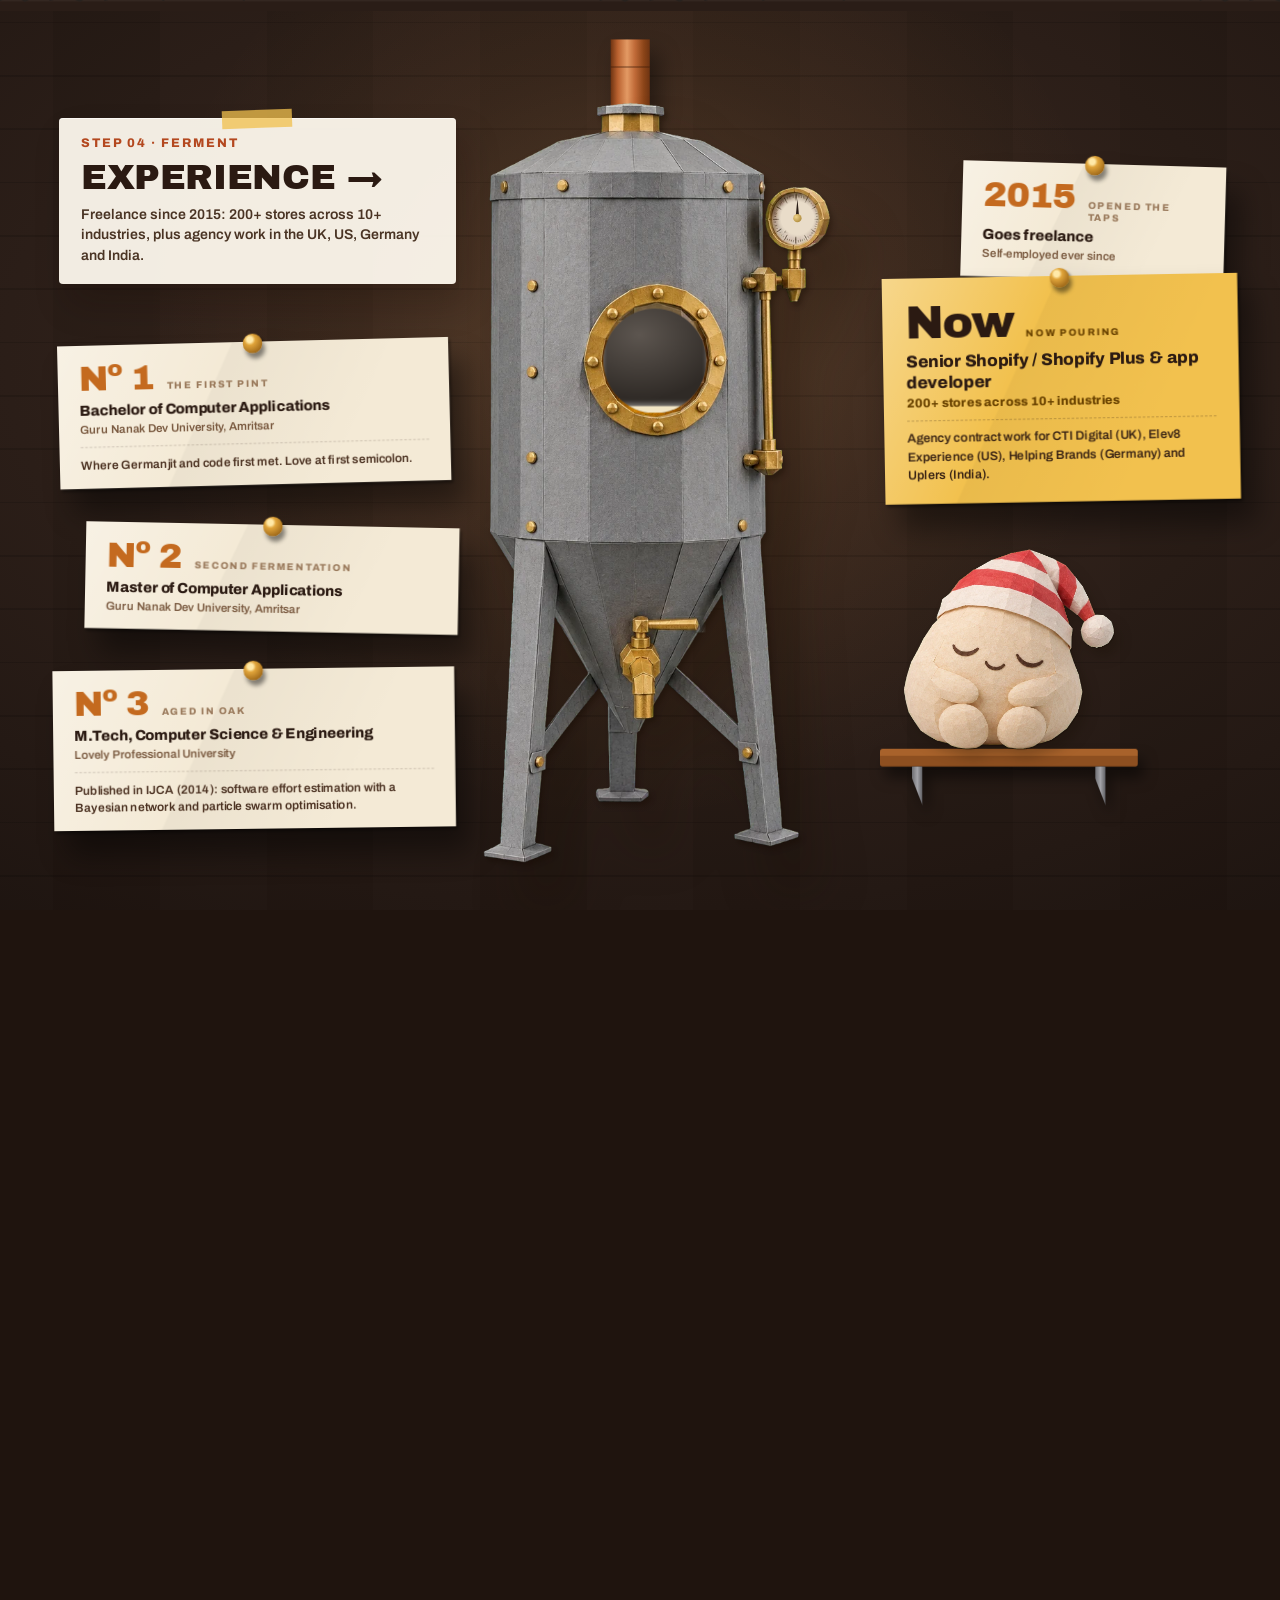
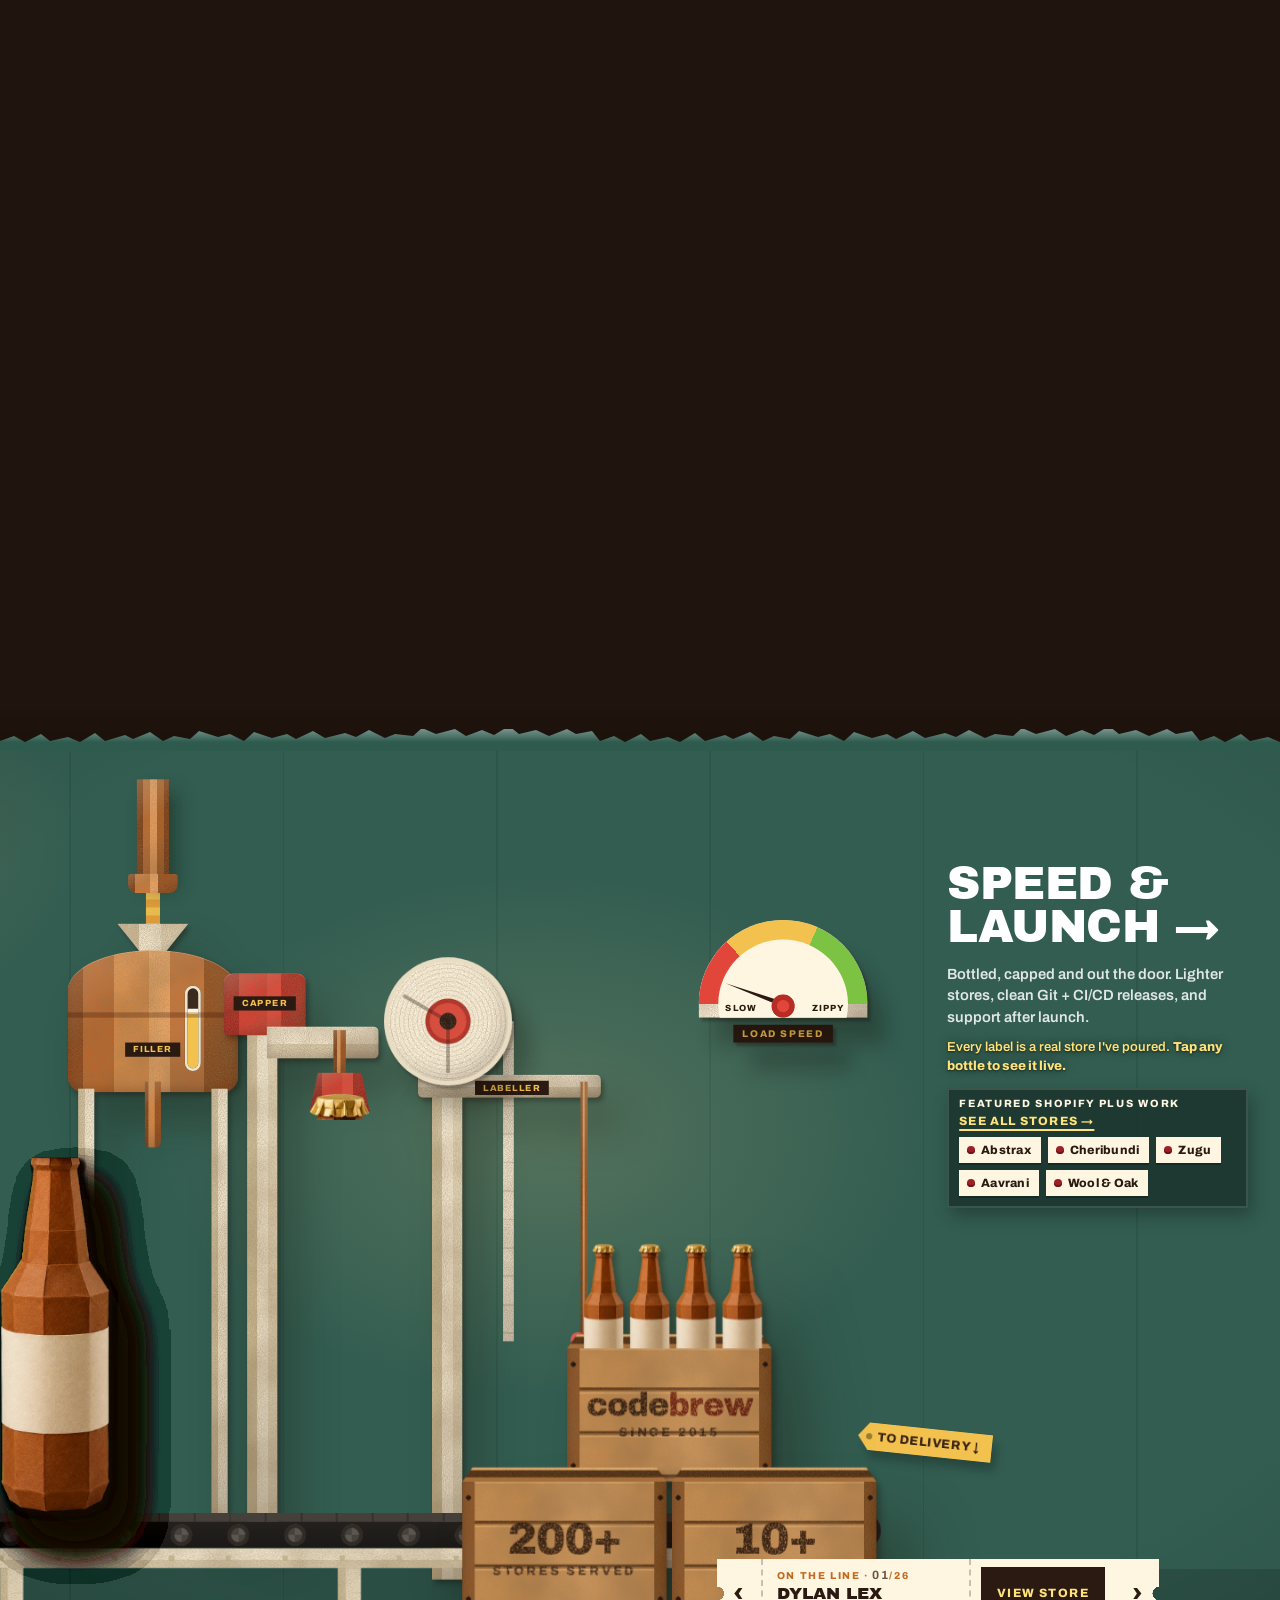
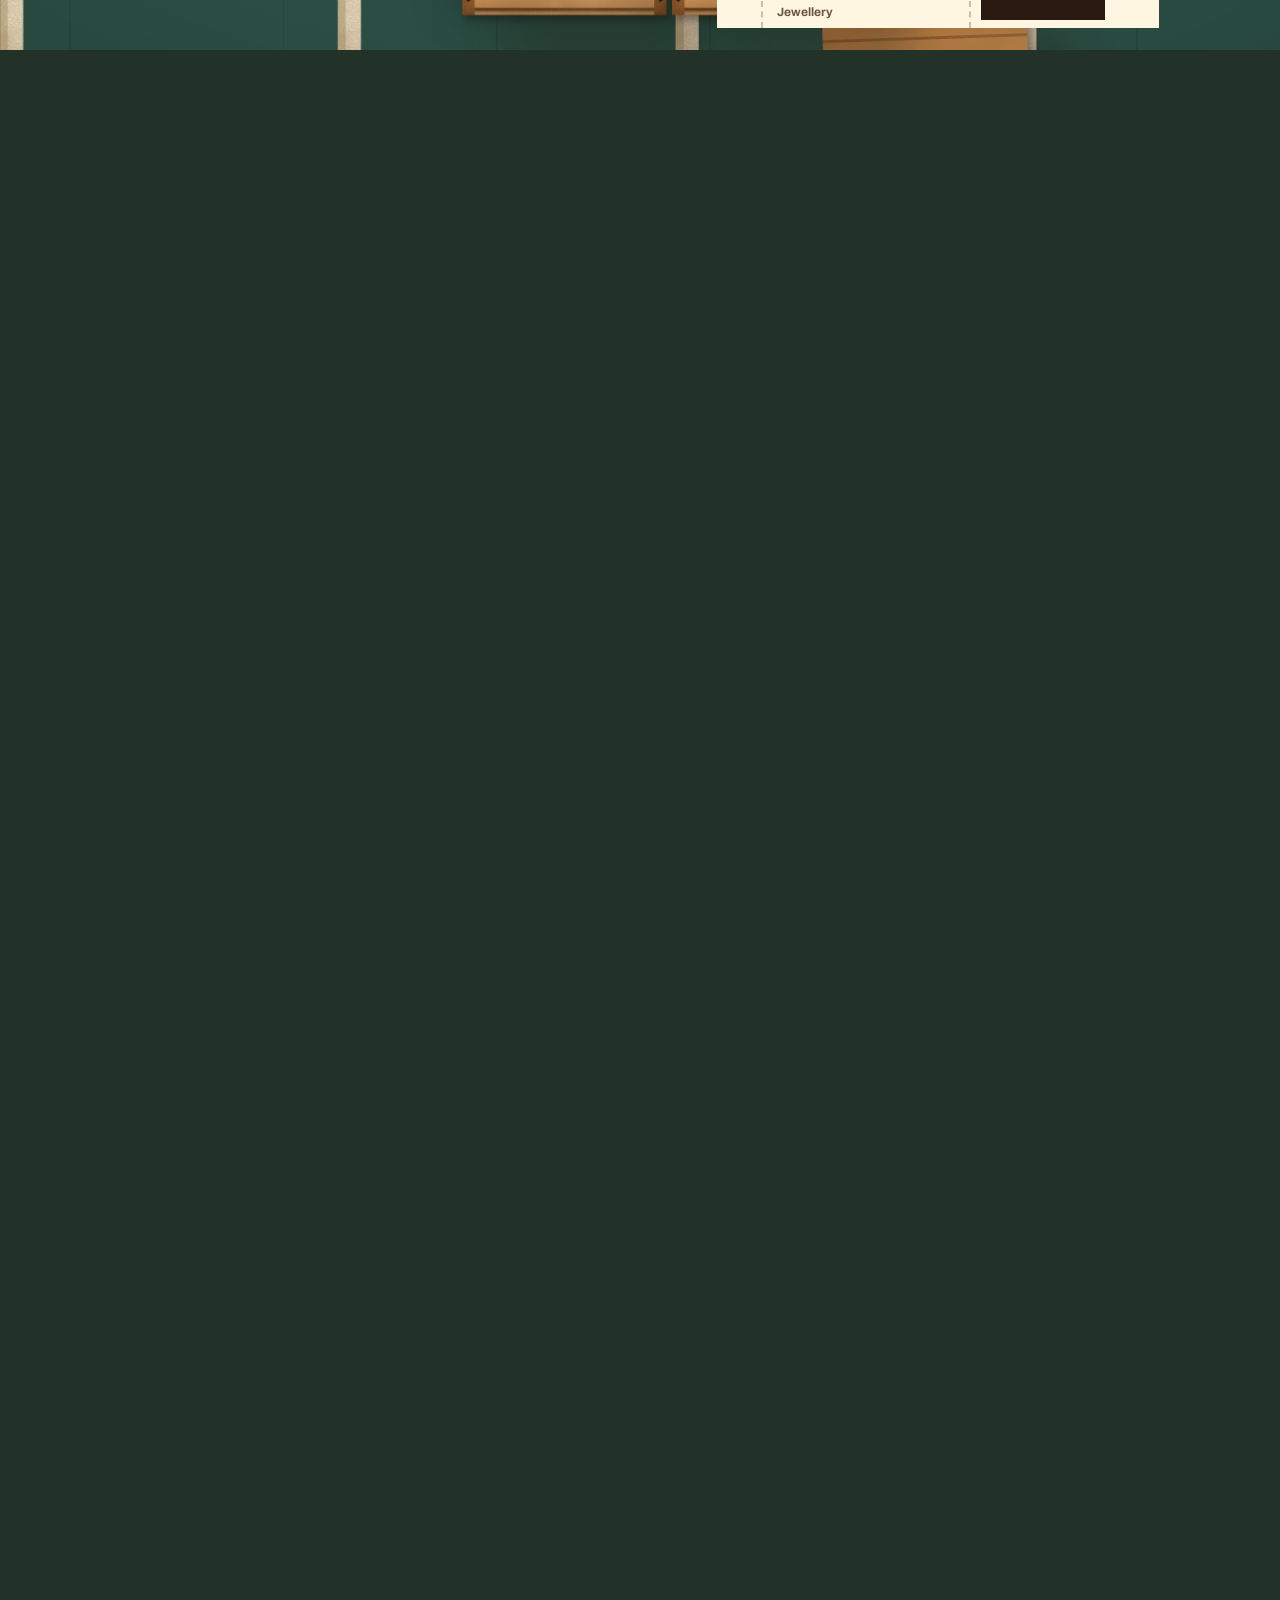
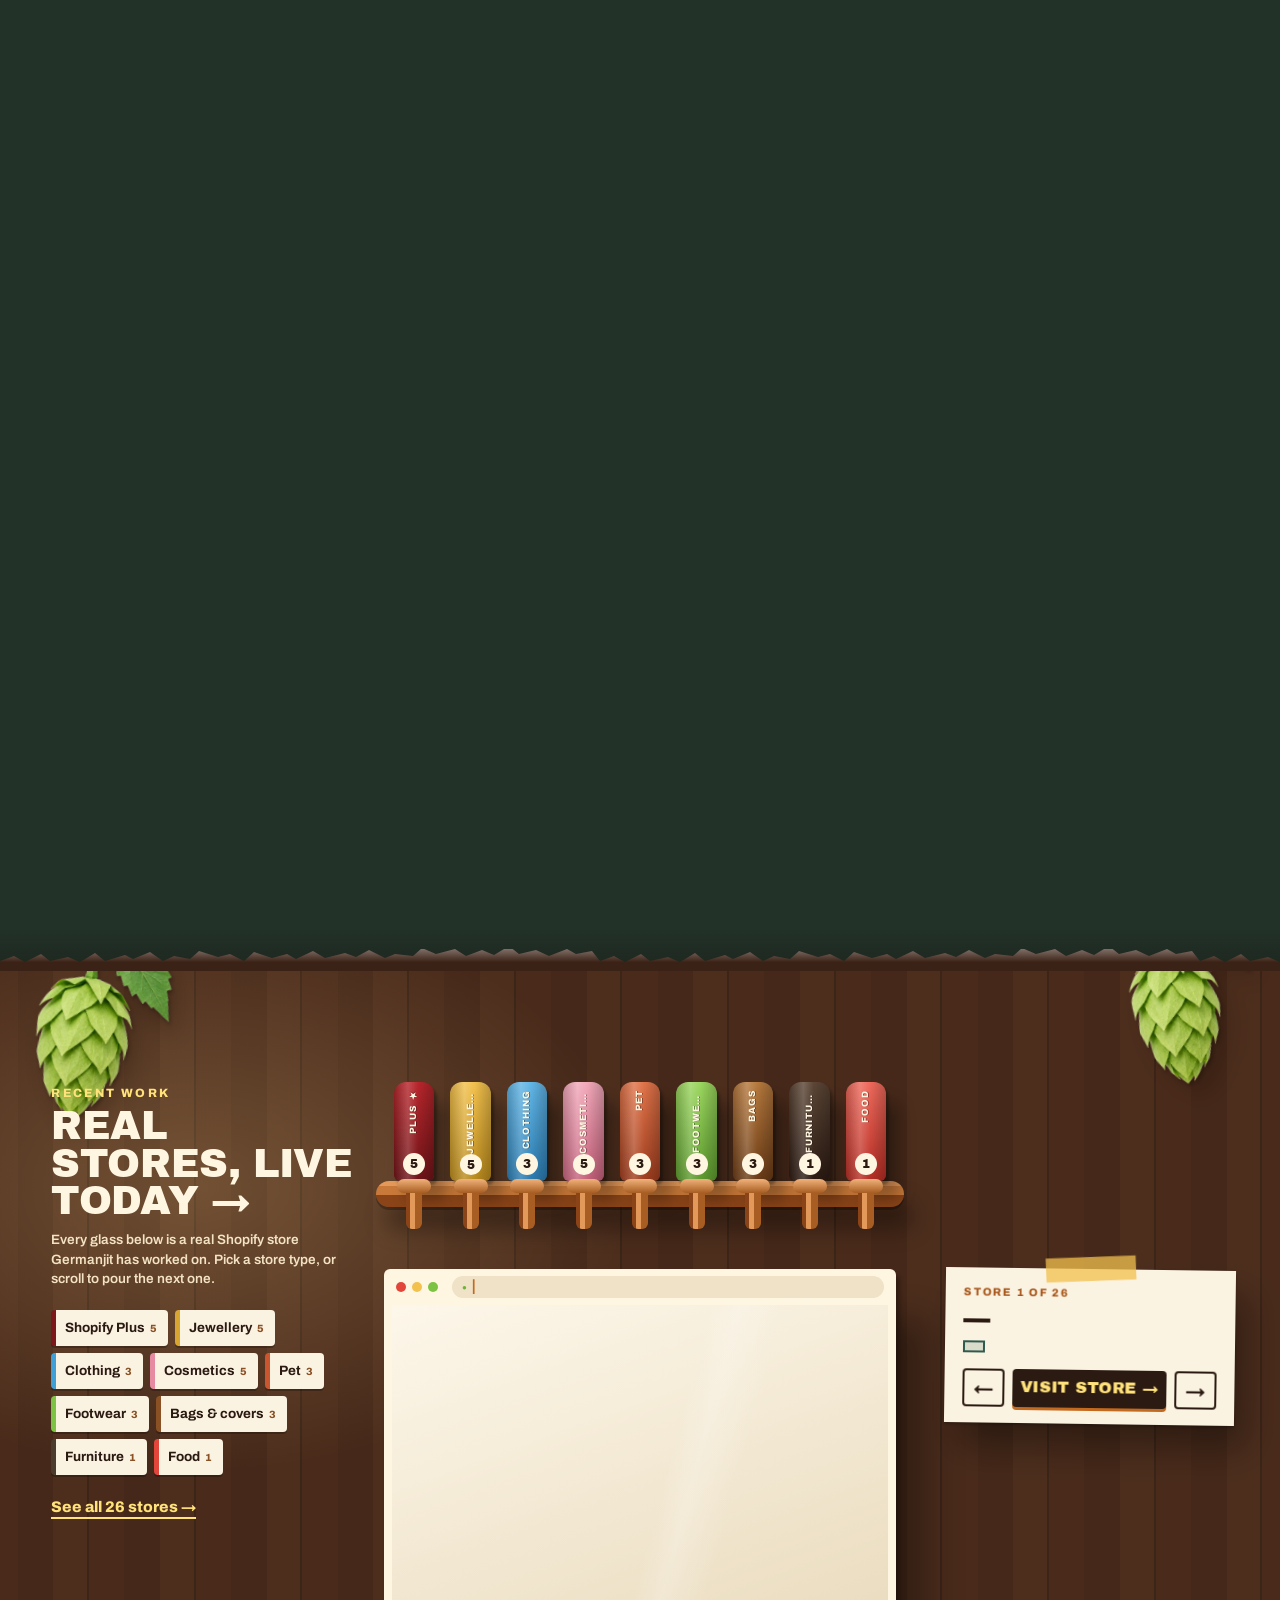
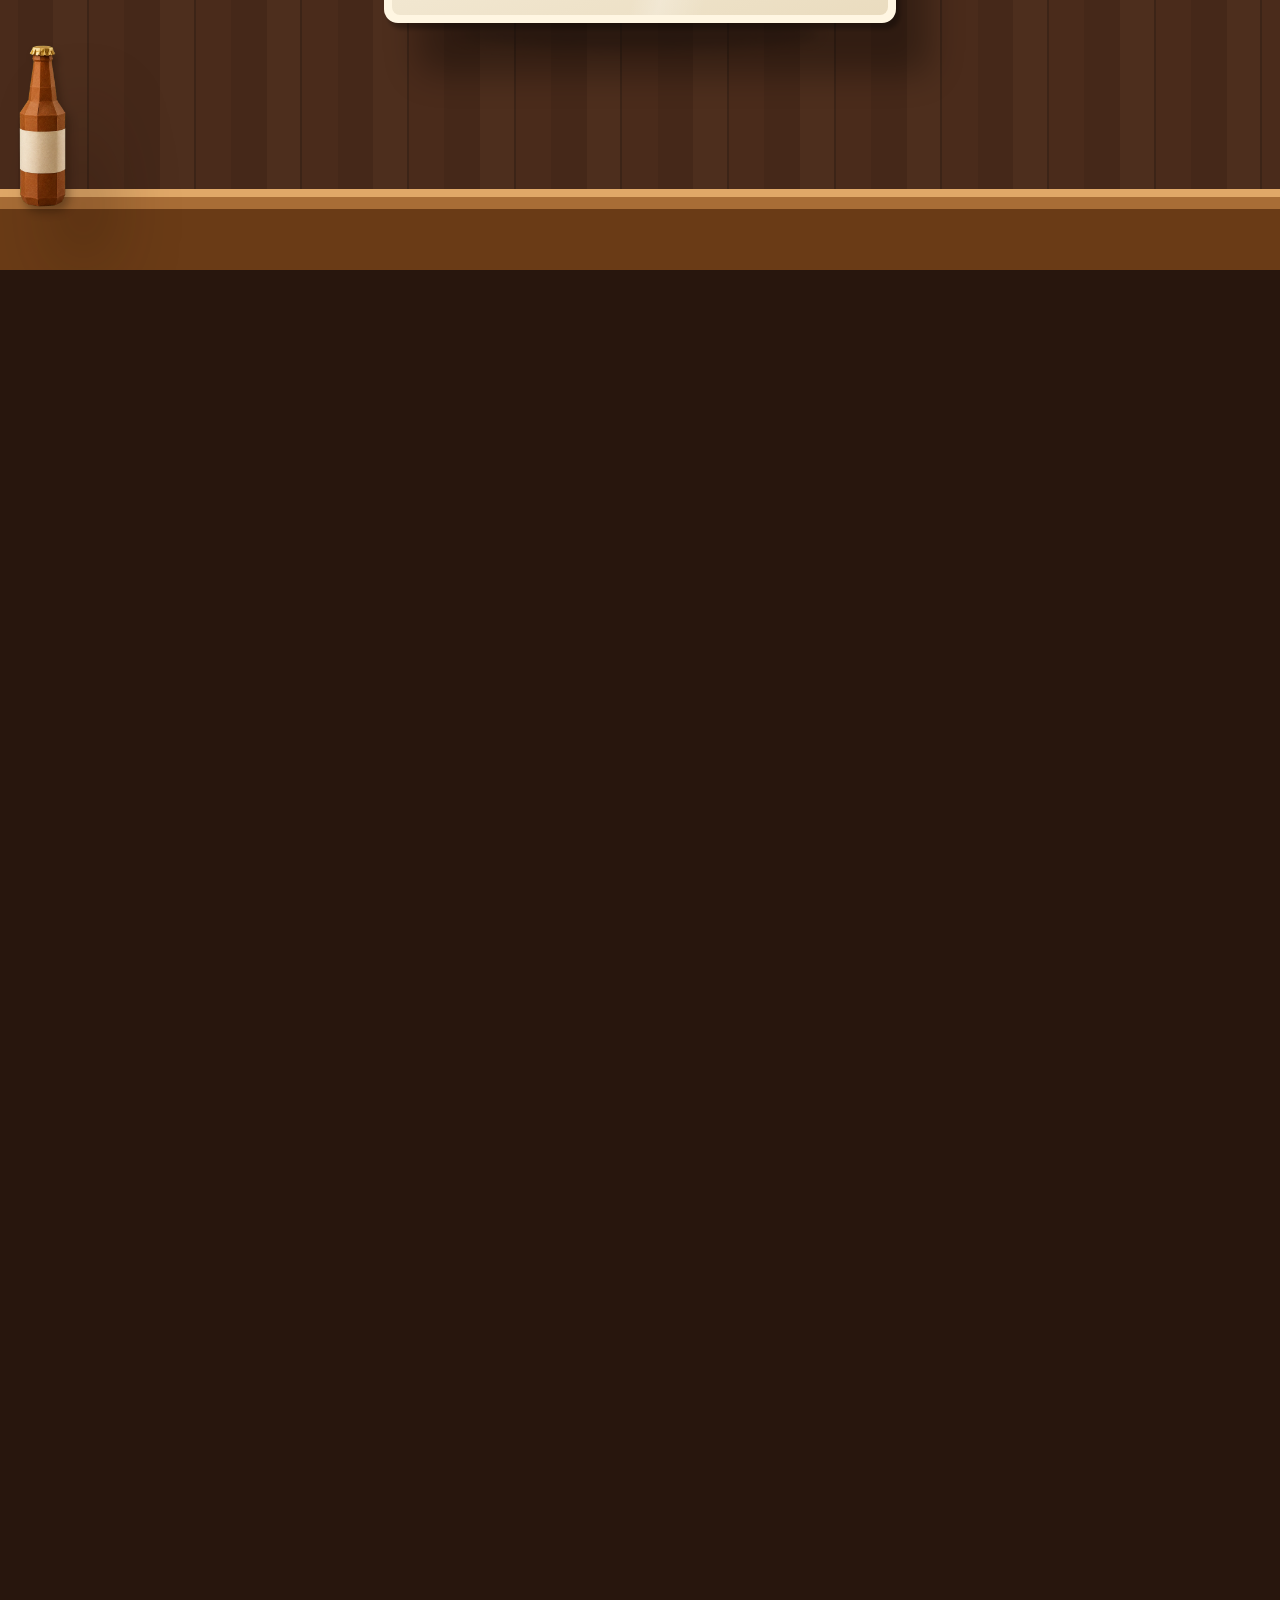
==== commit d52fc1f1: "Hero badge: Shopify Plus Partner (his tier) Co-Authored-By: Claude Opus 5.5 <noreply@anthropic.com> " ====
--- a/index.html
+++ b/index.html
@@ -22,10 +22,10 @@
 <script type="application/ld+json">{"@context":"https://schema.org","@graph":[{"@type":"Person","name":"Germanjit Singh Sandhu","jobTitle":"Senior Shopify & Shopify Plus Developer","url":"https://codebrew.pt/","email":"mailto:ambduu@gmail.com","address":{"@type":"PostalAddress","addressCountry":"PT"},"sameAs":["https://github.com/ambduu","https://www.linkedin.com/in/germanjit-singh-sandhu","https://www.shopify.com/partners/directory/partner/ambduu"],"@id":"https://codebrew.pt/#germanjit","knowsAbout":["Shopify","Shopify Plus","Liquid","Shopify OS 2.0 themes","Checkout UI extensions","Shopify Functions","Shopify B2B","Shopify apps","Headless commerce"],"worksFor":{"@id":"https://codebrew.pt/#codebrew"}},{"@type":"ProfessionalService","@id":"https://codebrew.pt/#codebrew","name":"codebrew","alternateName":"codebrew · Germanjit Singh Sandhu","url":"https://codebrew.pt/","image":"https://codebrew.pt/assets/og.jpg","logo":"https://codebrew.pt/assets/favicon.svg","description":"Shopify & Shopify Plus development studio in Portugal: custom themes, checkout extensions, Shopify Functions, B2B, apps and integrations. 200+ stores since 2015.","founder":{"@id":"https://codebrew.pt/#germanjit"},"email":"ambduu@gmail.com","areaServed":["PT","EU","GB","US","Worldwide"],"address":{"@type":"PostalAddress","addressCountry":"PT"},"sameAs":["https://github.com/ambduu","https://www.linkedin.com/in/germanjit-singh-sandhu","https://www.shopify.com/partners/directory/partner/ambduu"],"knowsAbout":["Shopify","Shopify Plus","Liquid","Shopify OS 2.0 themes","Checkout UI extensions","Shopify Functions","Shopify B2B","Shopify apps","Headless commerce"]},{"@type":"WebSite","@id":"https://codebrew.pt/#site","url":"https://codebrew.pt/","name":"codebrew","publisher":{"@id":"https://codebrew.pt/#codebrew"},"inLanguage":"en"}]}</script>
 <link rel="preconnect" href="https://fonts.googleapis.com"><link rel="preconnect" href="https://fonts.gstatic.com" crossorigin>
 <link href="https://fonts.googleapis.com/css2?family=Archivo+Black&family=Archivo:wght@500;600;700;800&family=Rye&family=Caveat:wght@600;700&display=swap" rel="stylesheet">
-<link rel="stylesheet" href="journey.css?v=1795820609">
-<link rel="stylesheet" href="nightlights.css?v=1795820609">
-<link rel="stylesheet" href="pint.css?v=1795820609">
-<link rel="stylesheet" href="signs2.css?v=1795820609">
+<link rel="stylesheet" href="journey.css?v=1795821309">
+<link rel="stylesheet" href="nightlights.css?v=1795821309">
+<link rel="stylesheet" href="pint.css?v=1795821309">
+<link rel="stylesheet" href="signs2.css?v=1795821309">
 </head>
 <body>
 <div class="grain" aria-hidden="true"></div>
@@ -65,29 +65,29 @@
 <!-- progress keg on the right edge -->
 <div class="jprog" aria-hidden="true"><i id="jprogFill"></i></div>
 
-<script src="assets/vendor/gsap.min.js?v=1795820609"></script>
-<script src="assets/vendor/ScrollTrigger.min.js?v=1795820609"></script>
-<script src="assets/vendor/CustomEase.min.js?v=1795820609"></script>
-<script src="assets/vendor/CustomWiggle.min.js?v=1795820609"></script>
-<script src="assets/vendor/Physics2DPlugin.min.js?v=1795820609"></script>
-<script src="assets/vendor/SplitText.min.js?v=1795820609"></script>
-<script src="kit.js?v=1795820609"></script>
+<script src="assets/vendor/gsap.min.js?v=1795821309"></script>
+<script src="assets/vendor/ScrollTrigger.min.js?v=1795821309"></script>
+<script src="assets/vendor/CustomEase.min.js?v=1795821309"></script>
+<script src="assets/vendor/CustomWiggle.min.js?v=1795821309"></script>
+<script src="assets/vendor/Physics2DPlugin.min.js?v=1795821309"></script>
+<script src="assets/vendor/SplitText.min.js?v=1795821309"></script>
+<script src="kit.js?v=1795821309"></script>
 <!-- scenes (each pushes into window.SCENES) -->
-<script src="scenes/10-hero.js?v=1795820609"></script>
-<script src="scenes/20-mill.js?v=1795820609"></script>
-<script src="scenes/30-boil.js?v=1795820609"></script>
-<script src="scenes/40-chill.js?v=1795820609"></script>
-<script src="scenes/50-ferment.js?v=1795820609"></script>
-<script src="work.js?v=1795820609"></script>
-<script src="scenes/60-bottling.js?v=1795820609"></script>
-<script src="scenes/65-taproom.js?v=1795820609"></script>
-<script src="scenes/70-tram.js?v=1795820609"></script>
-<script src="scenes/80-bar.js?v=1795820609"></script>
-<script src="journey.js?v=1795820609"></script>
-<script src="signs2.js?v=1795820609"></script>
-<script src="pint.js?v=1795820609"></script>
-<script src="rope.js?v=1795820609"></script>
-<script src="nightlights.js?v=1795820609"></script>
-<script src="fx.js?v=1795820609"></script>
+<script src="scenes/10-hero.js?v=1795821309"></script>
+<script src="scenes/20-mill.js?v=1795821309"></script>
+<script src="scenes/30-boil.js?v=1795821309"></script>
+<script src="scenes/40-chill.js?v=1795821309"></script>
+<script src="scenes/50-ferment.js?v=1795821309"></script>
+<script src="work.js?v=1795821309"></script>
+<script src="scenes/60-bottling.js?v=1795821309"></script>
+<script src="scenes/65-taproom.js?v=1795821309"></script>
+<script src="scenes/70-tram.js?v=1795821309"></script>
+<script src="scenes/80-bar.js?v=1795821309"></script>
+<script src="journey.js?v=1795821309"></script>
+<script src="signs2.js?v=1795821309"></script>
+<script src="pint.js?v=1795821309"></script>
+<script src="rope.js?v=1795821309"></script>
+<script src="nightlights.js?v=1795821309"></script>
+<script src="fx.js?v=1795821309"></script>
 </body>
 </html>
